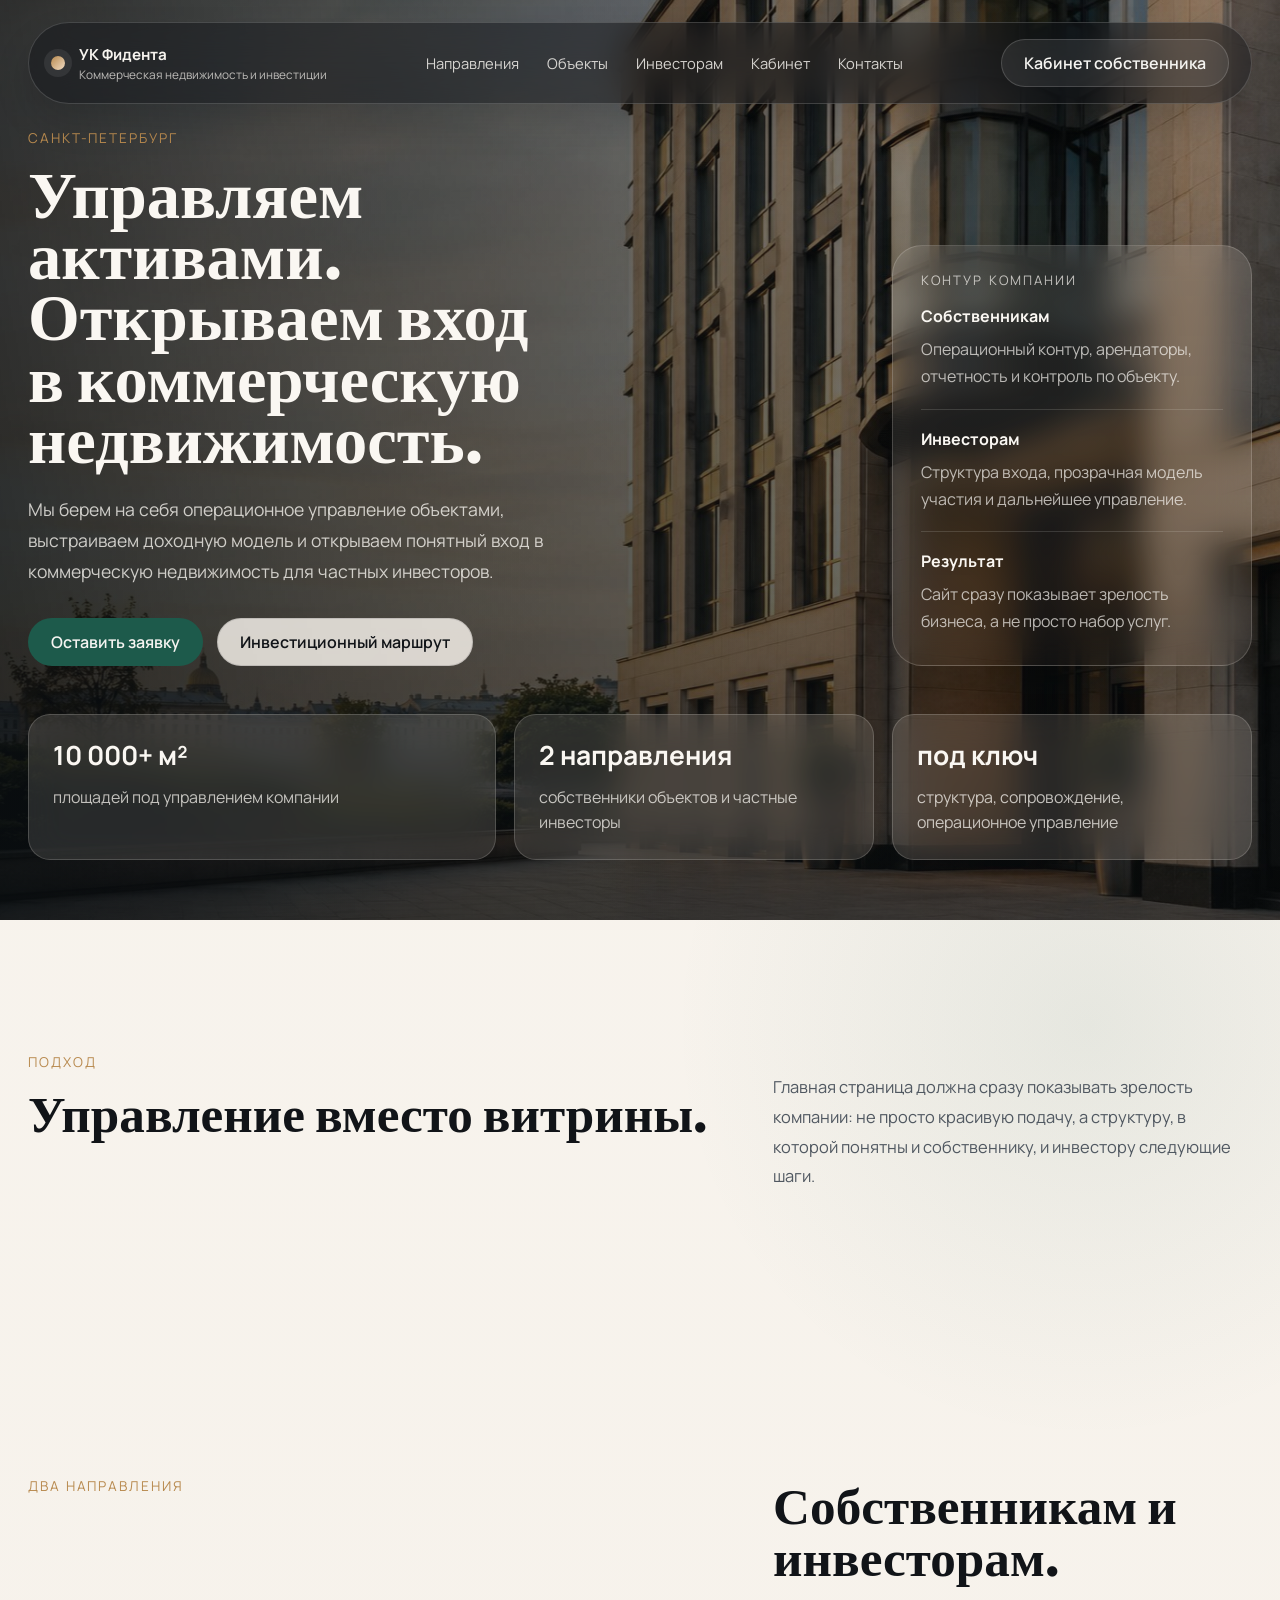
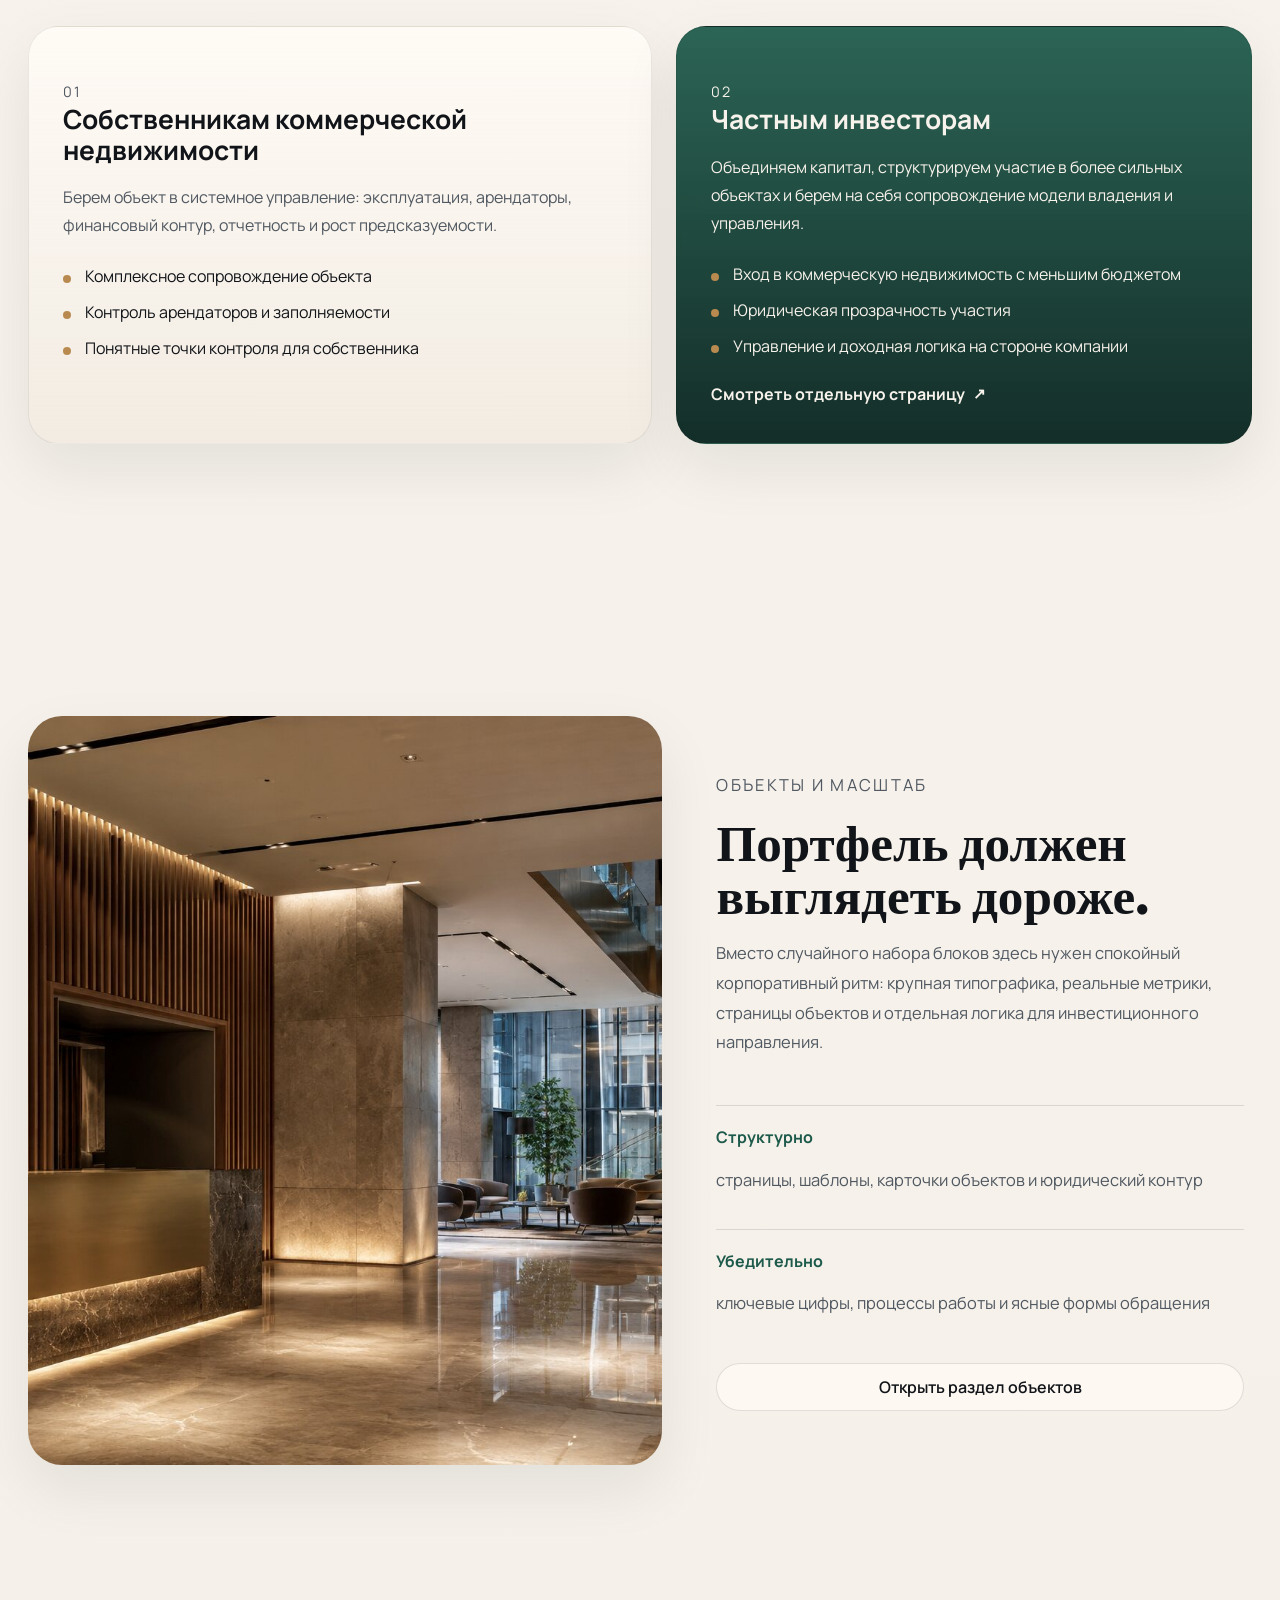
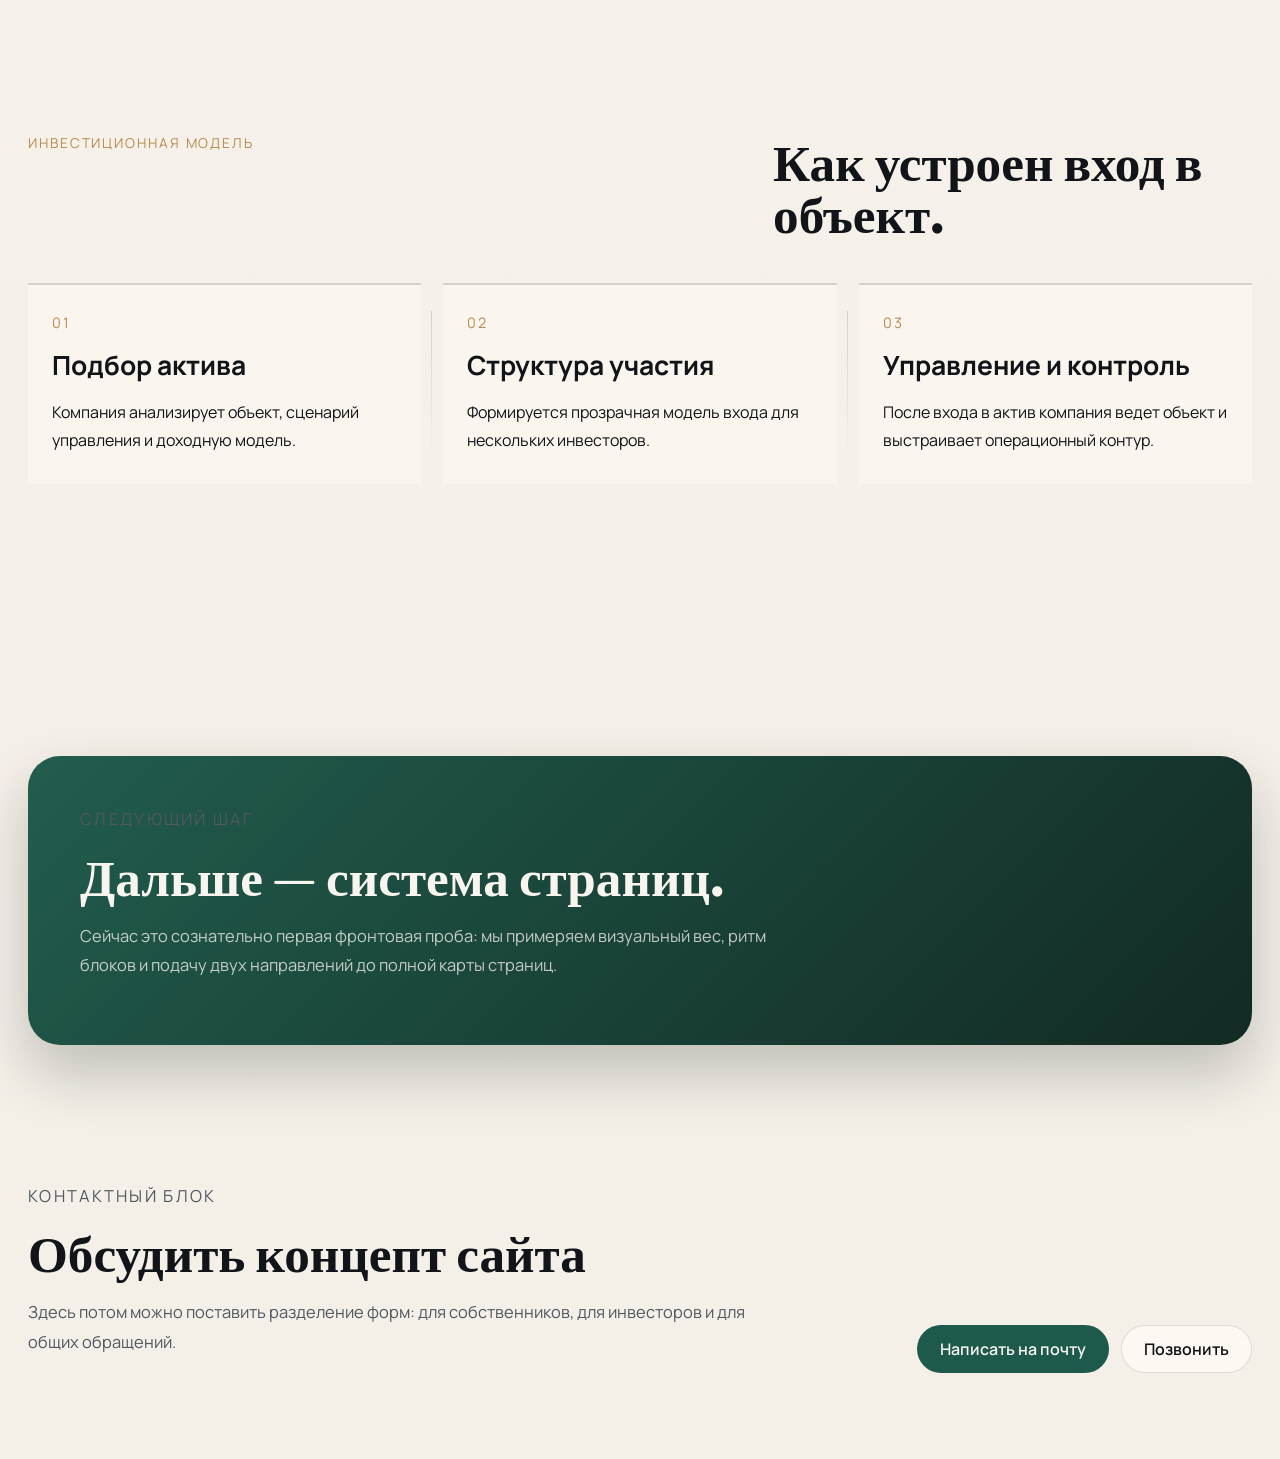
==== index.html @ dc37fcc2 "Add files via upload" ====
<!doctype html>
<html lang="ru">
  
    <head>
      <meta charset="UTF-8" />
      <meta name="viewport" content="width=device-width, initial-scale=1.0" />
      <title>УК Фидента — управление коммерческой недвижимостью и инвестиции</title>
      <meta name="description" content="Черновой концепт главной страницы для УК Фидента: управление коммерческой недвижимостью, сопровождение собственников и инвестиционные модели участия в объектах." />
      <link rel="preconnect" href="https://fonts.googleapis.com" />
      <link rel="preconnect" href="https://fonts.gstatic.com" crossorigin />
      <link
        href="https://fonts.googleapis.com/css2?family=Manrope:wght@400;500;600;700;800&family=Fraunces:opsz,wght@9..144,600;9..144,700&display=swap"
        rel="stylesheet"
      />
      <link rel="stylesheet" href="./styles.css" />
    </head>
  
  <body>
    <div class="site-shell">
      
    <header class="topbar">
      <a class="brand" href="./index.html" aria-label="УК Фидента">
        <span class="brand-mark"></span>
        <span class="brand-copy">
          <strong>УК Фидента</strong>
          <span>Коммерческая недвижимость и инвестиции</span>
        </span>
      </a>

      <nav class="nav">
        <a href="#directions">Направления</a><a href="./objects.html">Объекты</a><a href="./investors.html">Инвесторам</a><a href="./account.html">Кабинет</a><a href="#contact">Контакты</a>
      </nav>

      <a class="button button-ghost" href="./account.html">Кабинет собственника</a>
    </header>
  
      <main>
        
  <section class="hero" id="hero">
    <div class="hero-media">
      <img src="./assets/fidenta-hero-visual.jpg" alt="" />
    </div>

    <div class="hero-overlay"></div>

    <div class="hero-inner">
      <div class="hero-stage">
        <div class="hero-copy">
          <p class="eyebrow reveal">Санкт-Петербург</p>
          <h1 class="reveal delay-1">
            Управляем активами. Открываем вход в коммерческую недвижимость.
          </h1>
          <p class="hero-text reveal delay-2">
            Мы берем на себя операционное управление объектами, выстраиваем доходную
            модель и открываем понятный вход в коммерческую недвижимость для частных
            инвесторов.
          </p>

          <div class="hero-actions reveal delay-3">
            <a class="button" href="#contact">Оставить заявку</a>
            <a class="button button-secondary" href="./investors.html">Инвестиционный маршрут</a>
          </div>
        </div>

        <aside class="hero-aside reveal delay-4" aria-label="Ключевые направления">
          <p class="hero-aside-label">Контур компании</p>
          <div class="hero-aside-list">
            <article>
              <span>Собственникам</span>
              <p>Операционный контур, арендаторы, отчетность и контроль по объекту.</p>
            </article>
            <article>
              <span>Инвесторам</span>
              <p>Структура входа, прозрачная модель участия и дальнейшее управление.</p>
            </article>
            <article>
              <span>Результат</span>
              <p>Сайт сразу показывает зрелость бизнеса, а не просто набор услуг.</p>
            </article>
          </div>
        </aside>
      </div>

      <div class="hero-facts reveal delay-4">
        <article>
          <span>10 000+ м²</span>
          <p>площадей под управлением компании</p>
        </article>
        <article>
          <span>2 направления</span>
          <p>собственники объектов и частные инвесторы</p>
        </article>
        <article>
          <span>под ключ</span>
          <p>структура, сопровождение, операционное управление</p>
        </article>
      </div>
    </div>
  </section>

  <section class="section intro">
    <div class="section-grid">
      <div class="section-lead reveal">
        <p class="eyebrow">Подход</p>
        <h2>Управление вместо витрины.</h2>
      </div>
      <div class="section-copy reveal delay-1">
        <p>
          Главная страница должна сразу показывать зрелость компании: не просто
          красивую подачу, а структуру, в которой понятны и собственнику, и инвестору
          следующие шаги.
        </p>
      </div>
    </div>
  </section>

  <section class="section directions" id="directions">
    <div class="section-heading reveal">
      <p class="eyebrow">Два направления</p>
      <h2>Собственникам и инвесторам.</h2>
    </div>

    <div class="direction-layout">
      <article class="direction-panel reveal">
        <p class="direction-index">01</p>
        <h3>Собственникам коммерческой недвижимости</h3>
        <p>
          Берем объект в системное управление: эксплуатация, арендаторы, финансовый
          контур, отчетность и рост предсказуемости.
        </p>
        <ul>
          <li>Комплексное сопровождение объекта</li>
          <li>Контроль арендаторов и заполняемости</li>
          <li>Понятные точки контроля для собственника</li>
        </ul>
      </article>

      <article class="direction-panel direction-panel-accent reveal delay-1">
        <p class="direction-index">02</p>
        <h3>Частным инвесторам</h3>
        <p>
          Объединяем капитал, структурируем участие в более сильных объектах и берем
          на себя сопровождение модели владения и управления.
        </p>
        <ul>
          <li>Вход в коммерческую недвижимость с меньшим бюджетом</li>
          <li>Юридическая прозрачность участия</li>
          <li>Управление и доходная логика на стороне компании</li>
        </ul>
        <a class="text-link" href="./investors.html">Смотреть отдельную страницу</a>
      </article>
    </div>
  </section>

  <section class="section asset-story" id="assets">
    <div class="asset-media reveal">
      <img src="./assets/fidenta-support-visual.jpg" alt="" />
    </div>

    <div class="asset-copy reveal delay-1">
      <p class="eyebrow">Объекты и масштаб</p>
      <h2>Портфель должен выглядеть дороже.</h2>
      <p>
        Вместо случайного набора блоков здесь нужен спокойный корпоративный ритм:
        крупная типографика, реальные метрики, страницы объектов и отдельная логика
        для инвестиционного направления.
      </p>

      <div class="metrics-row">
        <div>
          <span>Структурно</span>
          <p>страницы, шаблоны, карточки объектов и юридический контур</p>
        </div>
        <div>
          <span>Убедительно</span>
          <p>ключевые цифры, процессы работы и ясные формы обращения</p>
        </div>
      </div>

      <a class="button button-secondary section-button" href="./objects.html">Открыть раздел объектов</a>
    </div>
  </section>

  <section class="section model" id="model">
    <div class="section-heading reveal">
      <p class="eyebrow">Инвестиционная модель</p>
      <h2>Как устроен вход в объект.</h2>
    </div>

    <div class="timeline">
      <article class="timeline-step reveal">
        <span>01</span>
        <h3>Подбор актива</h3>
        <p>Компания анализирует объект, сценарий управления и доходную модель.</p>
      </article>
      <article class="timeline-step reveal delay-1">
        <span>02</span>
        <h3>Структура участия</h3>
        <p>Формируется прозрачная модель входа для нескольких инвесторов.</p>
      </article>
      <article class="timeline-step reveal delay-2">
        <span>03</span>
        <h3>Управление и контроль</h3>
        <p>После входа в актив компания ведет объект и выстраивает операционный контур.</p>
      </article>
    </div>
  </section>

  <section class="section callout">
    <div class="callout-wrap reveal">
      <p class="eyebrow">Следующий шаг</p>
      <h2>Дальше — система страниц.</h2>
      <p>
        Сейчас это сознательно первая фронтовая проба: мы примеряем визуальный вес,
        ритм блоков и подачу двух направлений до полной карты страниц.
      </p>
    </div>
  </section>

      </main>
      
    <footer class="footer" id="contact">
      <div class="footer-copy reveal">
        <p class="eyebrow">Контактный блок</p>
        <h2>Обсудить концепт сайта</h2>
        <p>
          Здесь потом можно поставить разделение форм: для собственников, для инвесторов
          и для общих обращений.
        </p>
      </div>

      <div class="footer-actions reveal delay-1">
        <a class="button" href="mailto:info@fidenta.ru">Написать на почту</a>
        <a class="button button-secondary" href="tel:+78120000000">Позвонить</a>
      </div>
    </footer>
  
    </div>

    <script src="./app.js"></script>
  </body>
</html>
---- styles.css ----
:root {
  --bg: #f4efe7;
  --bg-soft: #efe7dc;
  --surface: rgba(255, 250, 244, 0.72);
  --surface-strong: rgba(255, 250, 244, 0.88);
  --ink: #111418;
  --muted: #505861;
  --line: rgba(17, 20, 24, 0.12);
  --accent: #1d5a4b;
  --accent-soft: #e0ebe7;
  --gold: #b88a4f;
  --shadow: 0 24px 60px rgba(15, 20, 24, 0.08);
  --radius: 22px;
  --content: min(1320px, calc(100vw - 56px));
}

* {
  box-sizing: border-box;
}

html {
  scroll-behavior: smooth;
}

body {
  margin: 0;
  font-family: "Manrope", sans-serif;
  color: var(--ink);
  background:
    radial-gradient(circle at top left, rgba(184, 138, 79, 0.12), transparent 22rem),
    radial-gradient(circle at 85% 22%, rgba(29, 90, 75, 0.08), transparent 26rem),
    linear-gradient(180deg, #f8f4ee 0%, var(--bg) 100%);
}

img {
  display: block;
  width: 100%;
}

a {
  color: inherit;
  text-decoration: none;
}

.site-shell {
  min-height: 100vh;
}

.topbar {
  position: fixed;
  z-index: 10;
  top: 20px;
  left: 50%;
  width: var(--content);
  transform: translateX(-50%);
  display: flex;
  align-items: center;
  justify-content: space-between;
  padding: 16px 18px;
  border: 1px solid rgba(255, 255, 255, 0.16);
  background: rgba(17, 20, 24, 0.48);
  backdrop-filter: blur(18px);
  border-radius: 999px;
  box-shadow: 0 18px 36px rgba(0, 0, 0, 0.14);
  transition:
    transform 220ms ease,
    padding 220ms ease,
    background 220ms ease,
    box-shadow 220ms ease,
    border-color 220ms ease;
}

.topbar.is-condensed {
  padding-top: 12px;
  padding-bottom: 12px;
  background: rgba(17, 20, 24, 0.72);
  box-shadow: 0 12px 28px rgba(0, 0, 0, 0.18);
}

.brand {
  display: inline-flex;
  align-items: center;
  gap: 14px;
}

.brand-mark {
  width: 14px;
  height: 14px;
  border-radius: 999px;
  background: linear-gradient(135deg, var(--gold), #f0dcc4);
  box-shadow: 0 0 0 7px rgba(255, 255, 255, 0.08);
}

.brand-copy {
  display: grid;
  gap: 1px;
  color: #f7f4ef;
}

.brand-copy strong {
  font-size: 0.95rem;
  font-weight: 700;
}

.brand-copy span {
  font-size: 0.74rem;
  color: rgba(247, 244, 239, 0.72);
}

.nav {
  display: inline-flex;
  gap: 28px;
  color: rgba(247, 244, 239, 0.84);
  font-size: 0.92rem;
}

.nav a {
  position: relative;
}

.nav a::after {
  content: "";
  position: absolute;
  left: 0;
  bottom: -5px;
  width: 100%;
  height: 1px;
  background: rgba(247, 244, 239, 0.7);
  transform: scaleX(0);
  transform-origin: right;
  transition: transform 220ms ease;
}

.nav a:hover::after {
  transform: scaleX(1);
  transform-origin: left;
}

.nav-dark {
  color: rgba(17, 20, 24, 0.78);
}

.nav-dark a::after {
  background: rgba(17, 20, 24, 0.7);
}

.button {
  display: inline-flex;
  align-items: center;
  justify-content: center;
  gap: 10px;
  min-height: 48px;
  padding: 0 22px;
  border: 1px solid transparent;
  border-radius: 999px;
  background: var(--accent);
  color: #f5f4f1;
  font-weight: 600;
  transition:
    transform 180ms ease,
    background 180ms ease,
    border-color 180ms ease,
    box-shadow 180ms ease;
}

.button:hover {
  transform: translateY(-2px);
  background: #143f35;
  box-shadow: 0 16px 30px rgba(20, 63, 53, 0.18);
}

.button-secondary {
  background: rgba(255, 250, 244, 0.8);
  color: var(--ink);
  border-color: rgba(17, 20, 24, 0.12);
}

.button-secondary:hover {
  background: rgba(255, 250, 244, 0.96);
}

.button-ghost {
  background: rgba(255, 255, 255, 0.08);
  border-color: rgba(255, 255, 255, 0.16);
}

.section-button {
  margin-top: 28px;
}

.text-link {
  display: inline-flex;
  align-items: center;
  margin-top: 26px;
  color: inherit;
  font-weight: 700;
  transition: transform 180ms ease, opacity 180ms ease;
}

.text-link::after {
  content: "↗";
  margin-left: 8px;
  font-size: 0.95rem;
  transition: transform 180ms ease;
}

.text-link:hover {
  transform: translateX(2px);
}

.text-link:hover::after {
  transform: translate(2px, -1px);
}

.hero {
  position: relative;
  min-height: 100svh;
  padding: 120px 0 52px;
  overflow: clip;
}

.hero-media,
.hero-overlay {
  position: absolute;
  inset: 0;
}

.hero-media img {
  width: 100%;
  height: 100%;
  object-fit: cover;
}

.hero-overlay {
  background:
    linear-gradient(90deg, rgba(10, 14, 17, 0.78) 0%, rgba(10, 14, 17, 0.52) 40%, rgba(10, 14, 17, 0.18) 100%),
    linear-gradient(180deg, rgba(10, 14, 17, 0.2) 0%, rgba(10, 14, 17, 0.48) 100%);
}

.hero-inner {
  position: relative;
  z-index: 1;
  width: var(--content);
  margin: 0 auto;
  min-height: calc(100svh - 172px);
  display: grid;
  align-content: end;
  gap: 30px;
}

.hero-stage {
  display: grid;
  grid-template-columns: minmax(0, 1.08fr) minmax(280px, 0.5fr);
  gap: 34px;
  align-items: end;
}

.hero-copy {
  max-width: 760px;
}

.hero-aside {
  justify-self: end;
  width: min(100%, 360px);
  padding: 28px 28px 30px;
  border-radius: 30px;
  background: linear-gradient(180deg, rgba(248, 244, 238, 0.12) 0%, rgba(248, 244, 238, 0.04) 100%);
  border: 1px solid rgba(248, 244, 238, 0.18);
  backdrop-filter: blur(16px);
  box-shadow: 0 28px 72px rgba(7, 10, 12, 0.16);
  transition:
    transform 260ms ease,
    border-color 260ms ease,
    box-shadow 260ms ease;
}

.hero-aside-label {
  margin: 0 0 18px;
  color: rgba(250, 247, 242, 0.72);
  font-size: 0.82rem;
  line-height: 1;
  letter-spacing: 0.16em;
  text-transform: uppercase;
}

.hero-aside-list {
  display: grid;
  gap: 18px;
}

.hero-aside-list article {
  padding-top: 18px;
  border-top: 1px solid rgba(248, 244, 238, 0.14);
}

.hero-aside-list article:first-child {
  padding-top: 0;
  border-top: 0;
}

.hero-aside-list span {
  display: block;
  margin-bottom: 9px;
  color: #faf7f2;
  font-weight: 700;
}

.hero-aside-list p {
  margin: 0;
  color: rgba(250, 247, 242, 0.7);
  line-height: 1.7;
}

.eyebrow {
  margin: 0 0 18px;
  font-size: 0.85rem;
  line-height: 1;
  text-transform: uppercase;
  letter-spacing: 0.14em;
  color: var(--gold);
}

.hero h1,
.section h2,
.footer h2 {
  margin: 0;
  font-family: "Fraunces", serif;
  font-weight: 700;
  letter-spacing: 0;
}

.hero h1 {
  max-width: 720px;
  color: #faf7f2;
  font-size: clamp(2.8rem, 5.6vw, 5.4rem);
  line-height: 0.92;
  text-wrap: balance;
}

.hero-text {
  max-width: 560px;
  margin: 24px 0 0;
  font-size: 1.08rem;
  line-height: 1.75;
  color: rgba(250, 247, 242, 0.78);
}

.hero-actions {
  display: flex;
  flex-wrap: wrap;
  gap: 14px;
  margin-top: 32px;
}

.hero-facts {
  display: grid;
  grid-template-columns: repeat(3, minmax(0, 1fr));
  gap: 16px;
  margin-top: 48px;
}

.hero-facts article {
  padding: 22px 24px 24px;
  border-radius: var(--radius);
  background: rgba(248, 244, 238, 0.12);
  border: 1px solid rgba(248, 244, 238, 0.18);
  backdrop-filter: blur(18px);
  transition:
    transform 240ms ease,
    border-color 240ms ease,
    background 240ms ease;
}

.hero-facts span {
  display: block;
  margin-bottom: 12px;
  color: #faf7f2;
  font-size: 1.65rem;
  font-weight: 700;
}

.hero-facts p {
  margin: 0;
  color: rgba(250, 247, 242, 0.74);
  line-height: 1.55;
}

.section {
  width: var(--content);
  margin: 0 auto;
  padding: 120px 0;
}

.section-grid,
.section-heading {
  display: grid;
  grid-template-columns: minmax(0, 1.18fr) minmax(260px, 0.82fr);
  gap: 56px;
  align-items: start;
}

.section h2,
.footer h2 {
  font-size: clamp(2rem, 4vw, 3.5rem);
  line-height: 1.02;
}

.section-copy,
.asset-copy p,
.callout-wrap p,
.footer-copy p {
  color: var(--muted);
  line-height: 1.8;
  font-size: 1.03rem;
}

.directions {
  padding-top: 40px;
}

.direction-layout {
  display: grid;
  grid-template-columns: minmax(0, 1.04fr) minmax(0, 0.96fr);
  gap: 24px;
  margin-top: 42px;
}

.direction-panel {
  padding: 34px 34px 38px;
  min-height: 100%;
  border-radius: 30px;
  background: linear-gradient(180deg, rgba(255, 251, 246, 0.9) 0%, rgba(239, 231, 220, 0.56) 100%);
  border: 1px solid rgba(17, 20, 24, 0.08);
  box-shadow: var(--shadow);
  transition:
    transform 240ms ease,
    box-shadow 240ms ease,
    border-color 240ms ease;
}

.direction-panel-accent {
  background:
    linear-gradient(180deg, rgba(30, 90, 75, 0.94) 0%, rgba(15, 42, 36, 0.98) 100%);
  color: #f7f2eb;
}

.direction-index {
  margin: 0 0 24px;
  color: var(--gold);
  font-size: 0.9rem;
  letter-spacing: 0.15em;
  text-transform: uppercase;
}

.direction-panel h3,
.timeline-step h3 {
  margin: 0;
  font-size: 1.65rem;
  line-height: 1.15;
}

.direction-panel p,
.timeline-step p {
  margin: 18px 0 0;
  color: inherit;
  line-height: 1.75;
}

.direction-panel:not(.direction-panel-accent) p {
  color: var(--muted);
}

.direction-panel ul {
  margin: 26px 0 0;
  padding: 0;
  list-style: none;
  display: grid;
  gap: 14px;
}

.direction-panel li {
  position: relative;
  padding-left: 22px;
  color: inherit;
}

.direction-panel:not(.direction-panel-accent) li {
  color: var(--ink);
}

.direction-panel li::before {
  content: "";
  position: absolute;
  left: 0;
  top: 0.62em;
  width: 8px;
  height: 8px;
  border-radius: 999px;
  background: var(--gold);
}

.asset-story {
  display: grid;
  grid-template-columns: 1.05fr 0.95fr;
  gap: 44px;
  align-items: stretch;
}

.asset-media {
  min-height: 620px;
  border-radius: 34px;
  overflow: hidden;
  box-shadow: var(--shadow);
}

.asset-media img {
  height: 100%;
  object-fit: cover;
}

.asset-copy {
  padding: 54px 8px 54px 10px;
  display: flex;
  flex-direction: column;
  justify-content: center;
}

.metrics-row {
  display: grid;
  gap: 18px;
  margin-top: 32px;
}

.metrics-row div {
  padding-top: 20px;
  border-top: 1px solid var(--line);
}

.metrics-row span {
  display: block;
  margin-bottom: 8px;
  color: var(--accent);
  font-weight: 700;
}

.timeline {
  display: grid;
  grid-template-columns: repeat(3, 1fr);
  gap: 22px;
  margin-top: 42px;
}

.timeline-step {
  position: relative;
  padding: 28px 24px 30px;
  border-top: 2px solid rgba(17, 20, 24, 0.16);
  background: rgba(255, 250, 244, 0.42);
}

.timeline-step::after {
  content: "";
  position: absolute;
  top: 26px;
  right: -11px;
  width: 1px;
  height: calc(100% - 52px);
  background: linear-gradient(180deg, rgba(17, 20, 24, 0.14) 0%, rgba(17, 20, 24, 0) 100%);
}

.timeline-step:last-child::after {
  display: none;
}

.timeline-step span {
  display: block;
  margin-bottom: 18px;
  color: var(--gold);
  font-size: 0.9rem;
  letter-spacing: 0.15em;
}

.callout-wrap {
  padding: 48px 52px;
  border-radius: 32px;
  background:
    linear-gradient(135deg, rgba(29, 90, 75, 0.98) 0%, rgba(18, 42, 36, 1) 100%);
  color: #f8f4ee;
  box-shadow: 0 28px 60px rgba(20, 34, 30, 0.24);
}

.callout-wrap p:not(.eyebrow) {
  max-width: 720px;
  color: rgba(248, 244, 238, 0.76);
}

.footer {
  width: var(--content);
  margin: 0 auto;
  padding: 0 0 86px;
  display: flex;
  align-items: end;
  justify-content: space-between;
  gap: 30px;
}

.footer-copy {
  max-width: 720px;
}

.footer-actions {
  display: flex;
  gap: 12px;
  flex-wrap: wrap;
}

.site-shell-light {
  background:
    radial-gradient(circle at top left, rgba(184, 138, 79, 0.08), transparent 24rem),
    linear-gradient(180deg, #fbf7f1 0%, #f2ece3 100%);
}

.topbar-light {
  background: rgba(255, 251, 246, 0.88);
  border-color: rgba(17, 20, 24, 0.08);
  box-shadow: 0 18px 36px rgba(17, 20, 24, 0.08);
}

.brand-dark .brand-mark {
  box-shadow: 0 0 0 7px rgba(29, 90, 75, 0.08);
}

.brand-copy-dark {
  color: var(--ink);
}

.brand-copy-dark span {
  color: rgba(17, 20, 24, 0.58);
}

.page-hero {
  width: var(--content);
  margin: 0 auto;
  padding: 170px 0 72px;
  display: grid;
  grid-template-columns: minmax(0, 0.92fr) minmax(0, 1.08fr);
  grid-template-areas:
    "media copy"
    "media panel";
  gap: 34px;
  align-items: stretch;
}

.page-hero-light {
  min-height: 100svh;
}

.page-hero-copy {
  grid-area: copy;
  padding: 42px 0 12px;
  display: flex;
  flex-direction: column;
  justify-content: center;
}

.page-hero-media {
  grid-area: media;
  min-height: 660px;
  border-radius: 34px;
  overflow: hidden;
  box-shadow: var(--shadow);
}

.page-hero-media img {
  width: 100%;
  height: 100%;
  object-fit: cover;
  transition: transform 900ms ease;
}

.page-hero h1 {
  margin: 0;
  max-width: 11ch;
  font-family: "Fraunces", serif;
  font-size: clamp(2.8rem, 5vw, 5rem);
  line-height: 0.94;
}

.hero-text-dark {
  color: var(--muted);
}

.hero-inline-stats {
  display: grid;
  grid-template-columns: repeat(2, minmax(0, 1fr));
  gap: 14px;
  margin-top: 26px;
}

.hero-inline-stats article {
  padding-top: 16px;
  border-top: 1px solid var(--line);
}

.hero-inline-stats span {
  display: block;
  margin-bottom: 8px;
  color: var(--accent);
  font-weight: 700;
}

.hero-inline-stats p {
  margin: 0;
  color: var(--muted);
  line-height: 1.7;
}

.page-hero-panel {
  grid-area: panel;
  padding: 28px;
  border-radius: 34px;
  background:
    linear-gradient(180deg, rgba(28, 71, 60, 0.96) 0%, rgba(15, 42, 36, 1) 100%);
  box-shadow: 0 28px 60px rgba(18, 28, 25, 0.18);
  align-self: end;
  transition:
    transform 260ms ease,
    box-shadow 260ms ease,
    border-color 260ms ease;
}

.stack-metrics {
  display: grid;
  gap: 16px;
  height: 100%;
}

.stack-metrics article {
  padding: 22px;
  border-radius: 24px;
  background: rgba(255, 250, 244, 0.08);
  border: 1px solid rgba(255, 250, 244, 0.12);
  transition:
    transform 220ms ease,
    background 220ms ease,
    border-color 220ms ease;
}

.stack-metrics span {
  display: block;
  margin-bottom: 10px;
  color: #faf7f2;
  font-weight: 700;
}

.stack-metrics p {
  margin: 0;
  color: rgba(250, 247, 242, 0.74);
  line-height: 1.7;
}

.split-band {
  display: grid;
  grid-template-columns: minmax(0, 1.08fr) minmax(0, 0.92fr);
  gap: 48px;
}

.split-band-list {
  display: grid;
  gap: 18px;
}

.split-band-stage {
  display: grid;
  grid-template-columns: minmax(0, 1fr) minmax(250px, 0.86fr);
  gap: 24px;
  align-items: start;
}

.check-item {
  display: grid;
  grid-template-columns: 16px 1fr;
  gap: 14px;
  align-items: start;
  padding-top: 18px;
  border-top: 1px solid var(--line);
}

.check-item span {
  display: block;
  width: 10px;
  height: 10px;
  margin-top: 0.6em;
  border-radius: 999px;
  background: var(--gold);
}

.check-item p {
  margin: 0;
  color: var(--ink);
  line-height: 1.7;
}

.investor-note {
  padding: 28px;
  border-radius: 28px;
  background: linear-gradient(180deg, rgba(255, 251, 246, 0.95) 0%, rgba(239, 231, 220, 0.72) 100%);
  border: 1px solid rgba(17, 20, 24, 0.08);
  box-shadow: var(--shadow);
  transition:
    transform 240ms ease,
    box-shadow 240ms ease,
    border-color 240ms ease;
}

.investor-note h3 {
  margin: 0;
  font-size: 1.5rem;
  line-height: 1.15;
}

.investor-note p:last-child {
  margin: 16px 0 0;
  color: var(--muted);
  line-height: 1.75;
}

.asset-story-wide {
  grid-template-columns: 0.92fr 1.08fr;
}

.objects-hero {
  position: relative;
  min-height: 100svh;
  padding: 118px 0 56px;
  overflow: clip;
}

.objects-hero-media,
.objects-hero-overlay {
  position: absolute;
  inset: 0;
}

.objects-hero-media img {
  width: 100%;
  height: 100%;
  object-fit: cover;
  transition: transform 900ms ease;
}

.objects-hero-overlay {
  background:
    linear-gradient(90deg, rgba(12, 16, 20, 0.82) 0%, rgba(12, 16, 20, 0.52) 45%, rgba(12, 16, 20, 0.16) 100%),
    linear-gradient(180deg, rgba(12, 16, 20, 0.12) 0%, rgba(12, 16, 20, 0.54) 100%);
}

.objects-hero-inner {
  position: relative;
  z-index: 1;
  width: var(--content);
  margin: 0 auto;
  min-height: calc(100svh - 174px);
  display: grid;
  align-content: end;
}

.objects-copy {
  max-width: 760px;
}

.objects-copy h1 {
  margin: 0;
  max-width: 11ch;
  color: #faf7f2;
  font-family: "Fraunces", serif;
  font-size: clamp(2.8rem, 5.8vw, 5.5rem);
  line-height: 0.94;
  text-wrap: balance;
}

.objects-fact-strip {
  display: grid;
  grid-template-columns: repeat(3, minmax(0, 1fr));
  gap: 16px;
  margin-top: 44px;
}

.objects-fact-strip article {
  padding: 22px 24px;
  border-radius: 24px;
  background: rgba(248, 244, 238, 0.1);
  border: 1px solid rgba(248, 244, 238, 0.16);
  backdrop-filter: blur(16px);
}

.objects-fact-strip span {
  display: block;
  margin-bottom: 10px;
  color: #faf7f2;
  font-weight: 700;
}

.objects-fact-strip p {
  margin: 0;
  color: rgba(250, 247, 242, 0.72);
  line-height: 1.65;
}

.cards-grid {
  display: grid;
  gap: 24px;
  margin-top: 42px;
}

.cards-grid-portfolio {
  grid-template-columns: repeat(12, minmax(0, 1fr));
}

.property-card {
  display: grid;
  align-content: start;
  grid-column: span 4;
  border-radius: 30px;
  overflow: hidden;
  background: rgba(255, 251, 246, 0.9);
  border: 1px solid rgba(17, 20, 24, 0.08);
  box-shadow: var(--shadow);
  transition:
    transform 240ms ease,
    box-shadow 240ms ease,
    border-color 240ms ease,
    background 240ms ease;
}

.property-card:hover {
  transform: translateY(-8px);
  box-shadow: 0 28px 60px rgba(15, 20, 24, 0.14);
  border-color: rgba(29, 90, 75, 0.18);
}

.property-image {
  aspect-ratio: 0.95;
}

.property-image img {
  width: 100%;
  height: 100%;
  object-fit: cover;
}

.property-copy {
  padding: 22px 22px 28px;
}

.property-meta {
  margin: 0 0 14px;
  color: var(--gold);
  font-size: 0.84rem;
  line-height: 1.4;
  letter-spacing: 0.1em;
  text-transform: uppercase;
}

.property-copy h3 {
  margin: 0;
  font-size: 1.45rem;
  line-height: 1.15;
}

.property-copy p:last-child {
  margin: 16px 0 0;
  color: var(--muted);
  line-height: 1.75;
}

.property-card-featured {
  grid-column: span 8;
  grid-template-columns: minmax(0, 1.04fr) minmax(280px, 0.96fr);
}

.property-card-featured .property-image {
  aspect-ratio: auto;
  min-height: 100%;
}

.property-card-featured .property-copy {
  padding: 30px 28px 34px;
  display: flex;
  flex-direction: column;
  justify-content: end;
}

.property-card-featured h3 {
  font-size: clamp(1.8rem, 2.3vw, 2.5rem);
}

.property-highlights {
  display: flex;
  flex-wrap: wrap;
  gap: 10px;
  margin-top: 22px;
}

.property-highlights span {
  display: inline-flex;
  align-items: center;
  min-height: 36px;
  padding: 0 14px;
  border-radius: 999px;
  background: rgba(29, 90, 75, 0.08);
  color: var(--accent);
  font-size: 0.88rem;
  font-weight: 700;
}

.showcase-panel {
  display: grid;
  grid-template-columns: minmax(0, 0.95fr) minmax(0, 1.05fr);
  gap: 42px;
  padding: 52px 48px;
  border-radius: 34px;
  background: linear-gradient(180deg, rgba(255, 251, 246, 0.94) 0%, rgba(239, 231, 220, 0.72) 100%);
  border: 1px solid rgba(17, 20, 24, 0.08);
  box-shadow: var(--shadow);
  transition:
    transform 240ms ease,
    box-shadow 240ms ease,
    border-color 240ms ease;
}

.showcase-right {
  display: grid;
  gap: 18px;
}

.showcase-right div {
  padding-top: 18px;
  border-top: 1px solid var(--line);
}

.showcase-right span {
  display: block;
  margin-bottom: 10px;
  color: var(--accent);
  font-weight: 700;
}

.showcase-right p {
  margin: 0;
  color: var(--muted);
  line-height: 1.75;
}

.application-panel {
  padding: 42px;
  border-radius: 34px;
  background: rgba(255, 251, 246, 0.82);
  border: 1px solid rgba(17, 20, 24, 0.08);
  box-shadow: var(--shadow);
  transition:
    transform 240ms ease,
    box-shadow 240ms ease,
    border-color 240ms ease;
}

.application-shell {
  display: grid;
  grid-template-columns: minmax(0, 0.84fr) minmax(0, 1.16fr);
  gap: 36px;
  align-items: start;
}

.application-steps {
  display: grid;
  gap: 16px;
  margin-top: 28px;
}

.application-steps article {
  display: grid;
  grid-template-columns: 38px 1fr;
  gap: 14px;
  align-items: start;
  padding-top: 16px;
  border-top: 1px solid var(--line);
}

.application-steps span {
  display: inline-flex;
  align-items: center;
  justify-content: center;
  width: 38px;
  height: 38px;
  border-radius: 999px;
  background: rgba(29, 90, 75, 0.08);
  color: var(--accent);
  font-size: 0.82rem;
  font-weight: 800;
  letter-spacing: 0.08em;
}

.application-steps p {
  margin: 6px 0 0;
  color: var(--muted);
  line-height: 1.7;
}

.application-form {
  display: grid;
  grid-template-columns: repeat(2, minmax(0, 1fr));
  gap: 18px;
  margin-top: 32px;
}

.application-form label {
  display: grid;
  gap: 10px;
}

.application-form label.full {
  grid-column: 1 / -1;
}

.application-form span {
  font-size: 0.92rem;
  font-weight: 600;
}

.application-form input,
.application-form textarea {
  width: 100%;
  border: 1px solid rgba(17, 20, 24, 0.12);
  border-radius: 18px;
  background: rgba(255, 255, 255, 0.92);
  padding: 16px 18px;
  font: inherit;
  color: var(--ink);
  transition:
    border-color 180ms ease,
    box-shadow 180ms ease,
    transform 180ms ease;
}

.application-form input:focus,
.application-form textarea:focus {
  outline: none;
  transform: translateY(-1px);
  border-color: rgba(29, 90, 75, 0.36);
  box-shadow: 0 0 0 4px rgba(29, 90, 75, 0.08);
}

.application-form textarea {
  resize: vertical;
  min-height: 132px;
}

.application-form button {
  margin-top: 8px;
  width: fit-content;
}

.detail-hero {
  position: relative;
  min-height: 100svh;
  padding: 118px 0 56px;
  overflow: clip;
}

.detail-hero-media,
.detail-hero-overlay {
  position: absolute;
  inset: 0;
}

.detail-hero-media img {
  width: 100%;
  height: 100%;
  object-fit: cover;
  transition: transform 900ms ease;
}

.detail-hero-overlay {
  background:
    linear-gradient(90deg, rgba(10, 14, 18, 0.84) 0%, rgba(10, 14, 18, 0.56) 42%, rgba(10, 14, 18, 0.16) 100%),
    linear-gradient(180deg, rgba(10, 14, 18, 0.12) 0%, rgba(10, 14, 18, 0.58) 100%);
}

.detail-hero-inner {
  position: relative;
  z-index: 1;
  width: var(--content);
  margin: 0 auto;
  min-height: calc(100svh - 174px);
  display: grid;
  align-content: end;
  gap: 28px;
}

.detail-hero-stage {
  display: grid;
  grid-template-columns: minmax(0, 1.04fr) minmax(280px, 0.5fr);
  gap: 30px;
  align-items: end;
}

.detail-hero-copy {
  max-width: 820px;
}

.detail-hero-rail {
  justify-self: end;
  width: min(100%, 360px);
  padding: 28px;
  border-radius: 28px;
  background: linear-gradient(180deg, rgba(248, 244, 238, 0.12) 0%, rgba(248, 244, 238, 0.04) 100%);
  border: 1px solid rgba(248, 244, 238, 0.16);
  backdrop-filter: blur(16px);
  box-shadow: 0 28px 72px rgba(7, 10, 12, 0.16);
  transition:
    transform 260ms ease,
    box-shadow 260ms ease,
    border-color 260ms ease;
}

.detail-rail-label {
  margin: 0 0 18px;
  color: rgba(250, 247, 242, 0.72);
  font-size: 0.82rem;
  line-height: 1;
  letter-spacing: 0.16em;
  text-transform: uppercase;
}

.detail-rail-list {
  display: grid;
  gap: 16px;
}

.detail-rail-list article {
  padding-top: 16px;
  border-top: 1px solid rgba(248, 244, 238, 0.14);
}

.detail-rail-list article:first-child {
  padding-top: 0;
  border-top: 0;
}

.detail-rail-list span {
  display: block;
  margin-bottom: 8px;
  color: #faf7f2;
  font-weight: 700;
}

.detail-rail-list p {
  margin: 0;
  color: rgba(250, 247, 242, 0.72);
  line-height: 1.7;
}

.detail-hero-copy h1 {
  margin: 0;
  max-width: 11ch;
  color: #faf7f2;
  font-family: "Fraunces", serif;
  font-size: clamp(2.9rem, 5.9vw, 5.7rem);
  line-height: 0.93;
  text-wrap: balance;
}

.detail-stats {
  display: grid;
  grid-template-columns: repeat(4, minmax(0, 1fr));
  gap: 16px;
  margin-top: 42px;
}

.detail-stats article {
  padding: 22px;
  border-radius: 24px;
  background: rgba(248, 244, 238, 0.1);
  border: 1px solid rgba(248, 244, 238, 0.16);
  backdrop-filter: blur(16px);
}

.detail-stats span {
  display: block;
  margin-bottom: 10px;
  color: #faf7f2;
  font-size: 1.42rem;
  font-weight: 700;
}

.detail-stats p {
  margin: 0;
  color: rgba(250, 247, 242, 0.72);
  line-height: 1.65;
}

.gallery-layout {
  display: grid;
  grid-template-columns: minmax(0, 0.82fr) minmax(0, 1.18fr);
  gap: 28px;
  align-items: stretch;
}

.gallery-tall,
.gallery-wide {
  border-radius: 30px;
  overflow: hidden;
  box-shadow: var(--shadow);
}

.gallery-tall {
  min-height: 620px;
}

.gallery-tall img,
.gallery-wide img {
  width: 100%;
  height: 100%;
  object-fit: cover;
}

.gallery-stack {
  display: grid;
  grid-template-rows: 0.8fr 1.2fr;
  gap: 24px;
}

.gallery-note {
  padding: 34px;
  border-radius: 30px;
  background: rgba(255, 251, 246, 0.88);
  border: 1px solid rgba(17, 20, 24, 0.08);
  box-shadow: var(--shadow);
  transition:
    transform 240ms ease,
    box-shadow 240ms ease,
    border-color 240ms ease;
}

.gallery-note p:last-child {
  color: var(--muted);
  line-height: 1.75;
}

.detail-cards {
  display: grid;
  grid-template-columns: repeat(3, minmax(0, 1fr));
  gap: 24px;
}

.detail-ledger {
  display: grid;
  grid-template-columns: repeat(3, minmax(0, 1fr));
  gap: 18px;
  margin-bottom: 28px;
}

.detail-ledger div {
  padding-top: 18px;
  border-top: 1px solid var(--line);
}

.detail-ledger span {
  display: block;
  margin-bottom: 8px;
  color: var(--accent);
  font-weight: 700;
}

.detail-ledger p {
  margin: 0;
  color: var(--muted);
  line-height: 1.7;
}

.detail-card {
  padding: 30px 28px 32px;
  border-top: 2px solid rgba(17, 20, 24, 0.16);
  background: rgba(255, 250, 244, 0.52);
  min-height: 100%;
  transition:
    transform 240ms ease,
    background 240ms ease,
    border-color 240ms ease;
}

.detail-card-featured {
  grid-column: span 2;
}

.detail-card h3 {
  margin: 0;
  font-size: 1.45rem;
  line-height: 1.15;
}

.detail-card p:last-child {
  margin: 16px 0 0;
  color: var(--muted);
  line-height: 1.75;
}

.dashboard-shell {
  min-height: 100vh;
  display: grid;
  grid-template-columns: 300px 1fr;
  background: linear-gradient(180deg, #15191d 0%, #0d1115 100%);
  color: #edf0eb;
}

.dashboard-sidebar {
  position: sticky;
  top: 0;
  height: 100vh;
  padding: 28px 22px;
  border-right: 1px solid rgba(255, 255, 255, 0.08);
  background: rgba(8, 11, 14, 0.72);
  backdrop-filter: blur(20px);
}

.dashboard-brand {
  display: inline-flex;
  align-items: center;
  gap: 14px;
}

.dashboard-brand span:last-child {
  display: grid;
  gap: 4px;
}

.dashboard-brand strong {
  font-size: 1rem;
}

.dashboard-brand small {
  color: rgba(237, 240, 235, 0.62);
}

.dashboard-nav {
  display: grid;
  gap: 8px;
  margin-top: 42px;
}

.dashboard-link {
  padding: 14px 16px;
  border-radius: 18px;
  color: rgba(237, 240, 235, 0.74);
  transition:
    background 180ms ease,
    color 180ms ease,
    transform 180ms ease,
    border-color 180ms ease;
  border: 1px solid transparent;
}

.dashboard-link:hover,
.dashboard-link.active {
  background: rgba(255, 255, 255, 0.08);
  color: #f8faf6;
  transform: translateX(2px);
}

.dashboard-sidecard {
  display: grid;
  gap: 8px;
  margin-top: 40px;
  padding: 18px;
  border-radius: 24px;
  background: rgba(255, 255, 255, 0.05);
  border: 1px solid rgba(255, 255, 255, 0.08);
}

.dashboard-sidecard p,
.dashboard-sidecard span {
  margin: 0;
  color: rgba(237, 240, 235, 0.6);
}

.dashboard-main {
  padding: 28px 28px 38px;
}

.dashboard-topbar {
  display: flex;
  align-items: end;
  justify-content: space-between;
  gap: 24px;
  margin-bottom: 22px;
}

.dashboard-topbar-side {
  display: grid;
  gap: 14px;
  justify-items: end;
}

.dashboard-session {
  display: grid;
  gap: 4px;
  padding: 14px 16px;
  min-width: 320px;
  border-radius: 18px;
  background: rgba(255, 255, 255, 0.04);
  border: 1px solid rgba(255, 255, 255, 0.08);
  transition:
    transform 240ms ease,
    background 240ms ease,
    border-color 240ms ease;
}

.dashboard-session span {
  color: rgba(237, 240, 235, 0.56);
  font-size: 0.76rem;
  line-height: 1;
  letter-spacing: 0.14em;
  text-transform: uppercase;
}

.dashboard-session strong {
  font-size: 0.98rem;
  line-height: 1.45;
}

.dashboard-topbar h1 {
  margin: 0;
  font-family: "Fraunces", serif;
  font-size: clamp(2.2rem, 4vw, 3.8rem);
  line-height: 0.98;
}

.dashboard-actions {
  display: flex;
  gap: 12px;
  flex-wrap: wrap;
}

.dashboard-hero {
  position: relative;
  overflow: hidden;
  border-radius: 36px;
  min-height: 480px;
  border: 1px solid rgba(255, 255, 255, 0.08);
}

.dashboard-hero-backdrop,
.dashboard-hero-overlay {
  position: absolute;
  inset: 0;
}

.dashboard-hero-backdrop img {
  width: 100%;
  height: 100%;
  object-fit: cover;
  transition: transform 900ms ease;
}

.dashboard-hero-overlay {
  background:
    linear-gradient(90deg, rgba(9, 12, 15, 0.82) 0%, rgba(9, 12, 15, 0.56) 45%, rgba(9, 12, 15, 0.2) 100%),
    linear-gradient(180deg, rgba(9, 12, 15, 0.28) 0%, rgba(9, 12, 15, 0.5) 100%);
}

.dashboard-hero-content {
  position: relative;
  z-index: 1;
  display: grid;
  grid-template-columns: minmax(0, 0.95fr) minmax(280px, 0.78fr) minmax(260px, 0.62fr);
  gap: 24px;
  align-items: end;
  height: 100%;
  padding: 34px;
}

.dashboard-intro h2 {
  margin: 0;
  font-family: "Fraunces", serif;
  font-size: clamp(2rem, 4vw, 3.4rem);
  line-height: 1;
}

.dashboard-intro p:last-child {
  max-width: 640px;
  color: rgba(237, 240, 235, 0.72);
  line-height: 1.8;
}

.dashboard-kpis {
  display: grid;
  grid-template-columns: repeat(2, minmax(0, 1fr));
  gap: 14px;
}

.dashboard-hero-rail {
  padding: 20px;
  border-radius: 24px;
  background: rgba(255, 255, 255, 0.05);
  border: 1px solid rgba(255, 255, 255, 0.08);
  backdrop-filter: blur(14px);
  transition:
    transform 240ms ease,
    background 240ms ease,
    border-color 240ms ease;
}

.dashboard-rail-list {
  display: grid;
  gap: 16px;
}

.dashboard-rail-list article {
  padding-top: 16px;
  border-top: 1px solid rgba(255, 255, 255, 0.08);
}

.dashboard-rail-list article:first-child {
  padding-top: 0;
  border-top: 0;
}

.dashboard-rail-list strong {
  display: block;
  margin-bottom: 8px;
}

.dashboard-rail-list p {
  margin: 0;
  color: rgba(237, 240, 235, 0.68);
  line-height: 1.65;
}

.dashboard-kpis article,
.dashboard-panel {
  border-radius: 24px;
  background: rgba(255, 255, 255, 0.06);
  border: 1px solid rgba(255, 255, 255, 0.08);
  backdrop-filter: blur(14px);
  transition:
    transform 220ms ease,
    border-color 220ms ease,
    background 220ms ease;
}

.dashboard-kpis article:hover,
.dashboard-panel:hover {
  transform: translateY(-4px);
  border-color: rgba(184, 138, 79, 0.26);
  background: rgba(255, 255, 255, 0.08);
}

.dashboard-kpis article {
  padding: 18px;
}

.dashboard-kpis span {
  display: block;
  margin-bottom: 10px;
  font-weight: 700;
}

.dashboard-kpis p {
  margin: 0;
  color: rgba(237, 240, 235, 0.68);
  line-height: 1.6;
}

.dashboard-grid {
  display: grid;
  grid-template-columns: repeat(2, minmax(0, 1fr));
  gap: 20px;
  margin-top: 20px;
}

.dashboard-panel {
  padding: 22px;
}

.dashboard-panel-wide {
  grid-column: 1 / -1;
}

.panel-head {
  display: flex;
  align-items: start;
  justify-content: space-between;
  gap: 16px;
  margin-bottom: 18px;
}

.panel-head h3 {
  margin: 0;
  font-size: 1.45rem;
  line-height: 1.1;
}

.badge {
  display: inline-flex;
  align-items: center;
  min-height: 34px;
  padding: 0 14px;
  border-radius: 999px;
  background: rgba(40, 184, 120, 0.14);
  color: #b6ebca;
  font-size: 0.86rem;
}

.badge-gold {
  background: rgba(184, 138, 79, 0.18);
  color: #f0d3ad;
}

.tenant-list,
.doc-list,
.activity-feed,
.finance-lines {
  display: grid;
  gap: 14px;
}

.tenant-list article,
.doc-list article,
.activity-feed article,
.finance-lines div {
  padding-top: 14px;
  border-top: 1px solid rgba(255, 255, 255, 0.08);
}

.tenant-list strong,
.doc-list strong,
.activity-feed strong {
  display: block;
  margin-bottom: 6px;
}

.tenant-list span,
.doc-list span,
.activity-feed p,
.finance-lines span {
  color: rgba(237, 240, 235, 0.64);
}

.finance-lines div {
  display: flex;
  align-items: center;
  justify-content: space-between;
  gap: 16px;
}

.finance-lines strong {
  font-size: 1.1rem;
}

@media (min-width: 1280px) {
  .topbar {
    top: 22px;
    padding-left: 22px;
    padding-right: 22px;
  }

  .hero {
    padding-top: 132px;
    padding-bottom: 60px;
  }

  .hero h1 {
    max-width: 12ch;
    font-size: clamp(4rem, 5.2vw, 6.35rem);
  }

  .hero-text {
    max-width: 590px;
    font-size: 1.1rem;
  }

  .hero-facts {
    grid-template-columns: 1.3fr 1fr 1fr;
    gap: 18px;
    margin-top: 18px;
  }

  .section {
    padding: 136px 0;
  }

  .asset-story,
  .asset-story-wide {
    grid-template-columns: minmax(0, 1fr) minmax(320px, 0.86fr);
  }

  .asset-media {
    min-height: 700px;
  }

  .page-hero {
    padding-top: 184px;
    padding-bottom: 90px;
  }

  .page-hero h1,
  .objects-copy h1,
  .detail-hero-copy h1 {
    max-width: 12ch;
  }

  .page-hero-panel {
    padding: 32px;
  }

  .hero-inline-stats {
    max-width: 640px;
  }

  .objects-hero,
  .detail-hero {
    padding-top: 132px;
    padding-bottom: 60px;
  }

  .detail-hero-stage {
    grid-template-columns: minmax(0, 1.02fr) minmax(320px, 0.48fr);
  }

  .detail-ledger {
    grid-template-columns: 1.08fr 1fr 0.92fr;
  }

  .objects-fact-strip {
    grid-template-columns: 1.2fr 1fr 1fr;
  }

  .property-card-featured .property-copy {
    padding-right: 34px;
  }

  .showcase-left h2 {
    max-width: 10ch;
  }

  .application-shell {
    gap: 52px;
  }

  .dashboard-hero-content {
    grid-template-columns: minmax(0, 1fr) minmax(320px, 0.86fr) minmax(280px, 0.68fr);
    padding: 38px;
  }

  .dashboard-topbar {
    margin-bottom: 26px;
  }
}

.reveal {
  opacity: 0;
  transform: translateY(28px) scale(0.985);
  transition:
    opacity 760ms ease,
    transform 760ms cubic-bezier(0.22, 1, 0.36, 1);
}

.reveal.visible {
  opacity: 1;
  transform: translateY(0) scale(1);
}

.motion-surface {
  position: relative;
  transform-style: preserve-3d;
}

.motion-surface::before {
  content: "";
  position: absolute;
  inset: 0;
  border-radius: inherit;
  background:
    radial-gradient(
      240px circle at var(--mx, 50%) var(--my, 50%),
      rgba(255, 255, 255, 0.14),
      transparent 55%
    );
  opacity: 0;
  pointer-events: none;
  transition: opacity 220ms ease;
}

.motion-surface:hover::before {
  opacity: 1;
}

@media (hover: hover) and (pointer: fine) {
  .hero-aside:hover,
  .page-hero-panel:hover,
  .investor-note:hover,
  .application-panel:hover,
  .detail-hero-rail:hover,
  .gallery-note:hover,
  .showcase-panel:hover,
  .dashboard-session:hover,
  .dashboard-hero-rail:hover {
    transform: translateY(-6px);
    box-shadow: 0 34px 72px rgba(15, 20, 24, 0.16);
  }

  .hero-facts article:hover {
    transform: translateY(-4px);
    border-color: rgba(248, 244, 238, 0.3);
    background: rgba(248, 244, 238, 0.16);
  }

  .direction-panel:hover {
    transform: translateY(-8px);
    box-shadow: 0 30px 66px rgba(15, 20, 24, 0.12);
    border-color: rgba(29, 90, 75, 0.16);
  }

  .stack-metrics article:hover,
  .detail-card:hover {
    transform: translateY(-4px);
  }

  .stack-metrics article:hover {
    background: rgba(255, 250, 244, 0.12);
    border-color: rgba(255, 250, 244, 0.18);
  }

  .showcase-panel:hover,
  .application-panel:hover,
  .gallery-note:hover,
  .investor-note:hover {
    border-color: rgba(29, 90, 75, 0.16);
  }

  .detail-card:hover {
    background: rgba(255, 250, 244, 0.72);
    border-top-color: rgba(29, 90, 75, 0.3);
  }

  .dashboard-link:hover,
  .dashboard-link.active {
    border-color: rgba(255, 255, 255, 0.08);
  }
}

.delay-1 {
  transition-delay: 80ms;
}

.delay-2 {
  transition-delay: 160ms;
}

.delay-3 {
  transition-delay: 240ms;
}

.delay-4 {
  transition-delay: 320ms;
}

@media (max-width: 1080px) {
  .topbar {
    border-radius: 28px;
    width: min(100vw - 28px, 1180px);
    top: 14px;
    padding: 16px;
  }

  .nav {
    display: none;
  }

  .hero-facts,
  .hero-stage,
  .section-grid,
  .section-heading,
  .direction-layout,
  .asset-story,
  .page-hero,
  .split-band,
  .split-band-stage,
  .detail-stats,
  .detail-ledger,
  .detail-hero-stage,
  .gallery-layout,
  .detail-cards,
  .objects-fact-strip,
  .cards-grid-portfolio,
  .showcase-panel,
  .timeline,
  .footer,
  .dashboard-shell,
  .application-shell,
  .dashboard-hero-content,
  .dashboard-kpis,
  .dashboard-grid {
    grid-template-columns: 1fr;
  }

  .dashboard-sidebar {
    position: relative;
    height: auto;
    border-right: 0;
    border-bottom: 1px solid rgba(255, 255, 255, 0.08);
  }

  .dashboard-main {
    padding-top: 18px;
  }

  .hero-inner {
    min-height: auto;
    padding-top: 72px;
  }

  .hero-aside {
    width: 100%;
    justify-self: stretch;
  }

  .detail-hero-rail {
    width: 100%;
    justify-self: stretch;
  }

  .timeline-step::after {
    display: none;
  }

  .asset-media {
    min-height: 420px;
  }

  .property-card,
  .property-card-featured {
    grid-column: auto;
  }

  .property-card-featured {
    grid-template-columns: 1fr;
  }

  .detail-card-featured {
    grid-column: auto;
  }

  .dashboard-topbar-side {
    justify-items: start;
  }

  .dashboard-session {
    min-width: 0;
    width: 100%;
  }

  .application-form {
    grid-template-columns: 1fr;
  }

  .footer {
    align-items: start;
  }
}

@media (max-width: 720px) {
  :root {
    --content: min(100vw - 28px, 1180px);
    --radius: 18px;
  }

  .topbar {
    align-items: start;
    gap: 14px;
    flex-direction: column;
  }

  .dashboard-topbar {
    align-items: start;
    flex-direction: column;
  }

  .dashboard-topbar-side {
    width: 100%;
  }

  .hero {
    padding-top: 148px;
  }

  .hero h1 {
    max-width: 10ch;
    font-size: clamp(2.35rem, 11vw, 3.25rem);
    line-height: 0.96;
  }

  .hero-text {
    font-size: 1rem;
  }

  .hero-inline-stats {
    grid-template-columns: 1fr;
  }

  .page-hero {
    padding-top: 148px;
    gap: 20px;
    grid-template-areas:
      "copy"
      "media"
      "panel";
  }

  .page-hero h1 {
    max-width: 9ch;
    font-size: clamp(2.15rem, 10vw, 3rem);
    line-height: 0.98;
  }

  .objects-hero {
    padding-top: 148px;
  }

  .detail-hero {
    padding-top: 148px;
  }

  .dashboard-hero {
    min-height: auto;
  }

  .objects-copy h1 {
    max-width: 8ch;
    font-size: clamp(2.2rem, 10vw, 3.2rem);
    line-height: 0.98;
  }

  .detail-hero-copy h1 {
    max-width: 8ch;
    font-size: clamp(2.2rem, 10vw, 3.25rem);
    line-height: 0.98;
  }

  .dashboard-topbar h1,
  .dashboard-intro h2 {
    font-size: clamp(1.9rem, 9vw, 2.9rem);
  }

  .gallery-stack {
    grid-template-rows: auto auto;
  }

  .gallery-tall {
    min-height: 420px;
  }

  .application-shell {
    gap: 28px;
  }

  .property-highlights {
    gap: 8px;
  }

  .hero-facts article,
  .hero-aside,
  .direction-panel,
  .callout-wrap,
  .page-hero-panel,
  .application-panel,
  .gallery-note,
  .investor-note,
  .detail-hero-rail,
  .dashboard-hero-rail {
    padding-left: 22px;
    padding-right: 22px;
  }

  .showcase-panel {
    padding: 24px 22px;
  }

  .section,
  .footer {
    padding-top: 84px;
  }

  .section h2,
  .footer h2 {
    font-size: clamp(1.9rem, 9vw, 2.7rem);
  }

  .asset-copy {
    padding: 12px 0 0;
  }
}
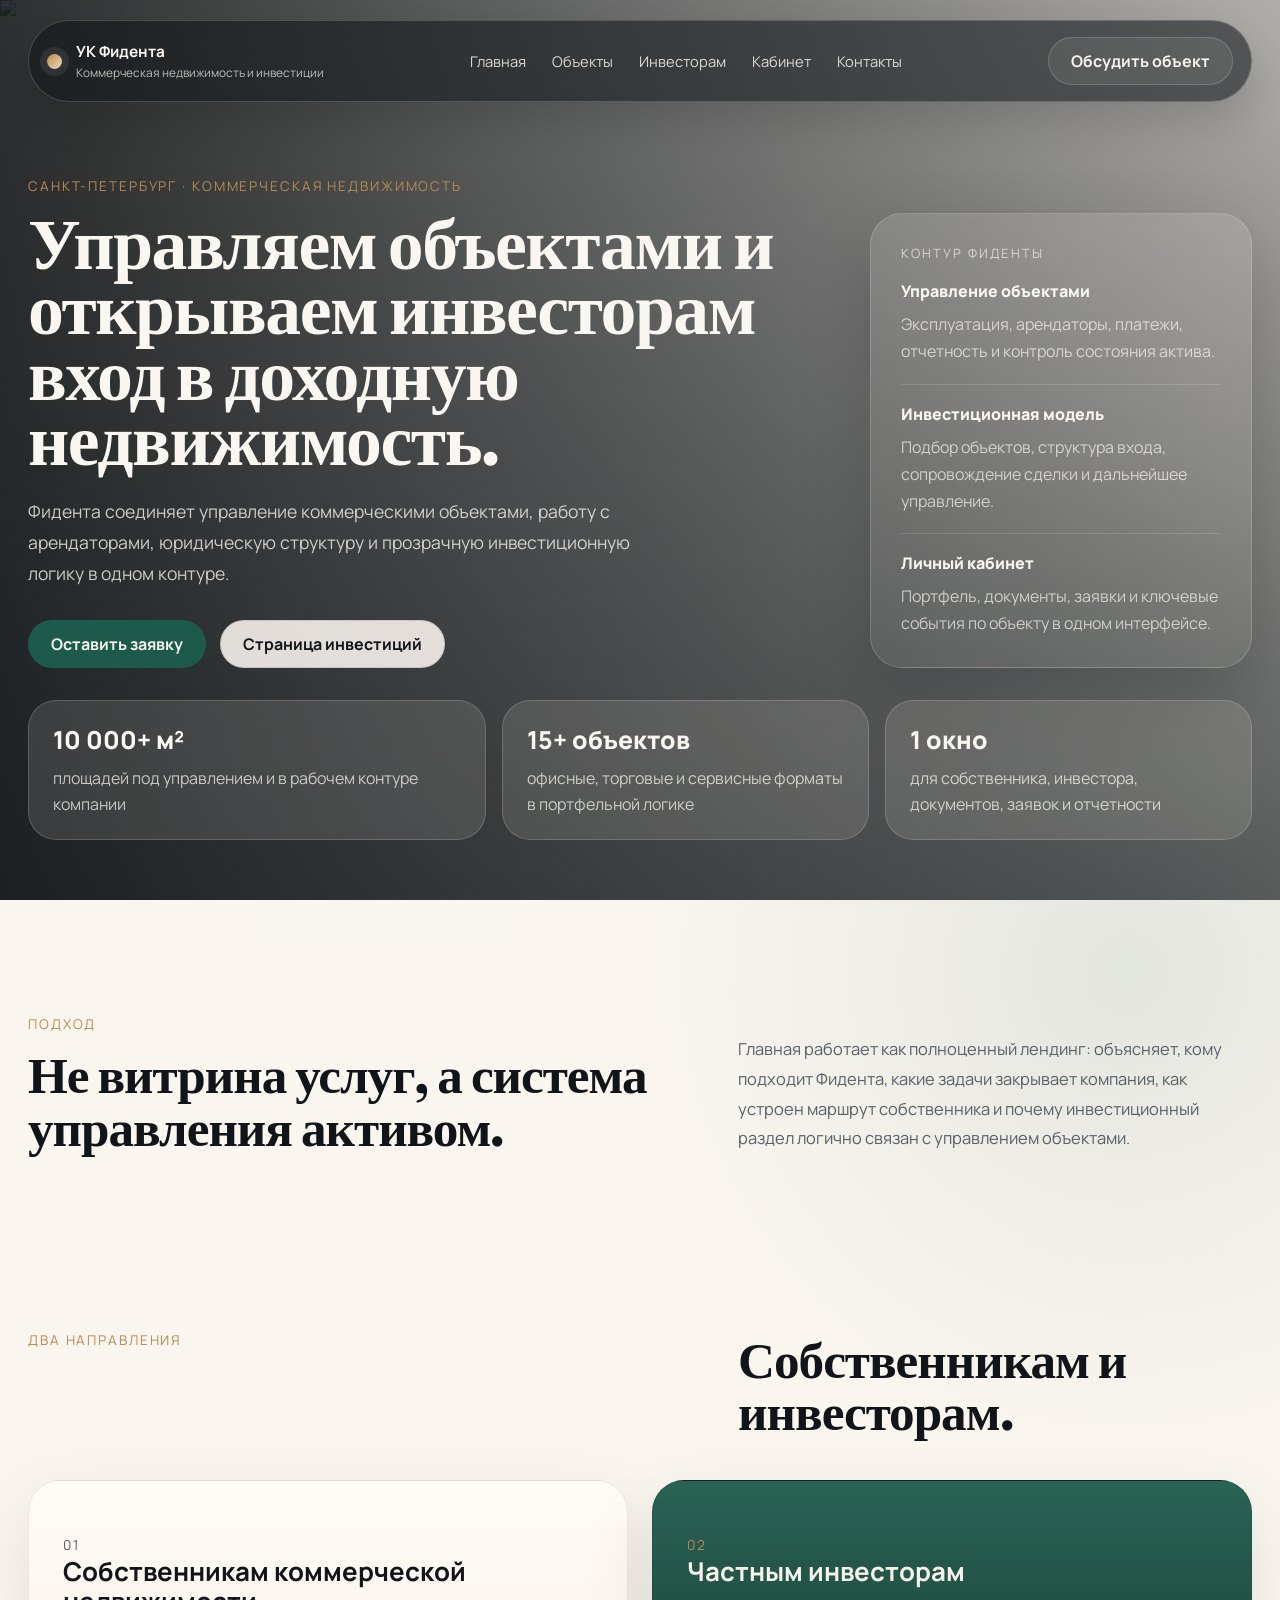
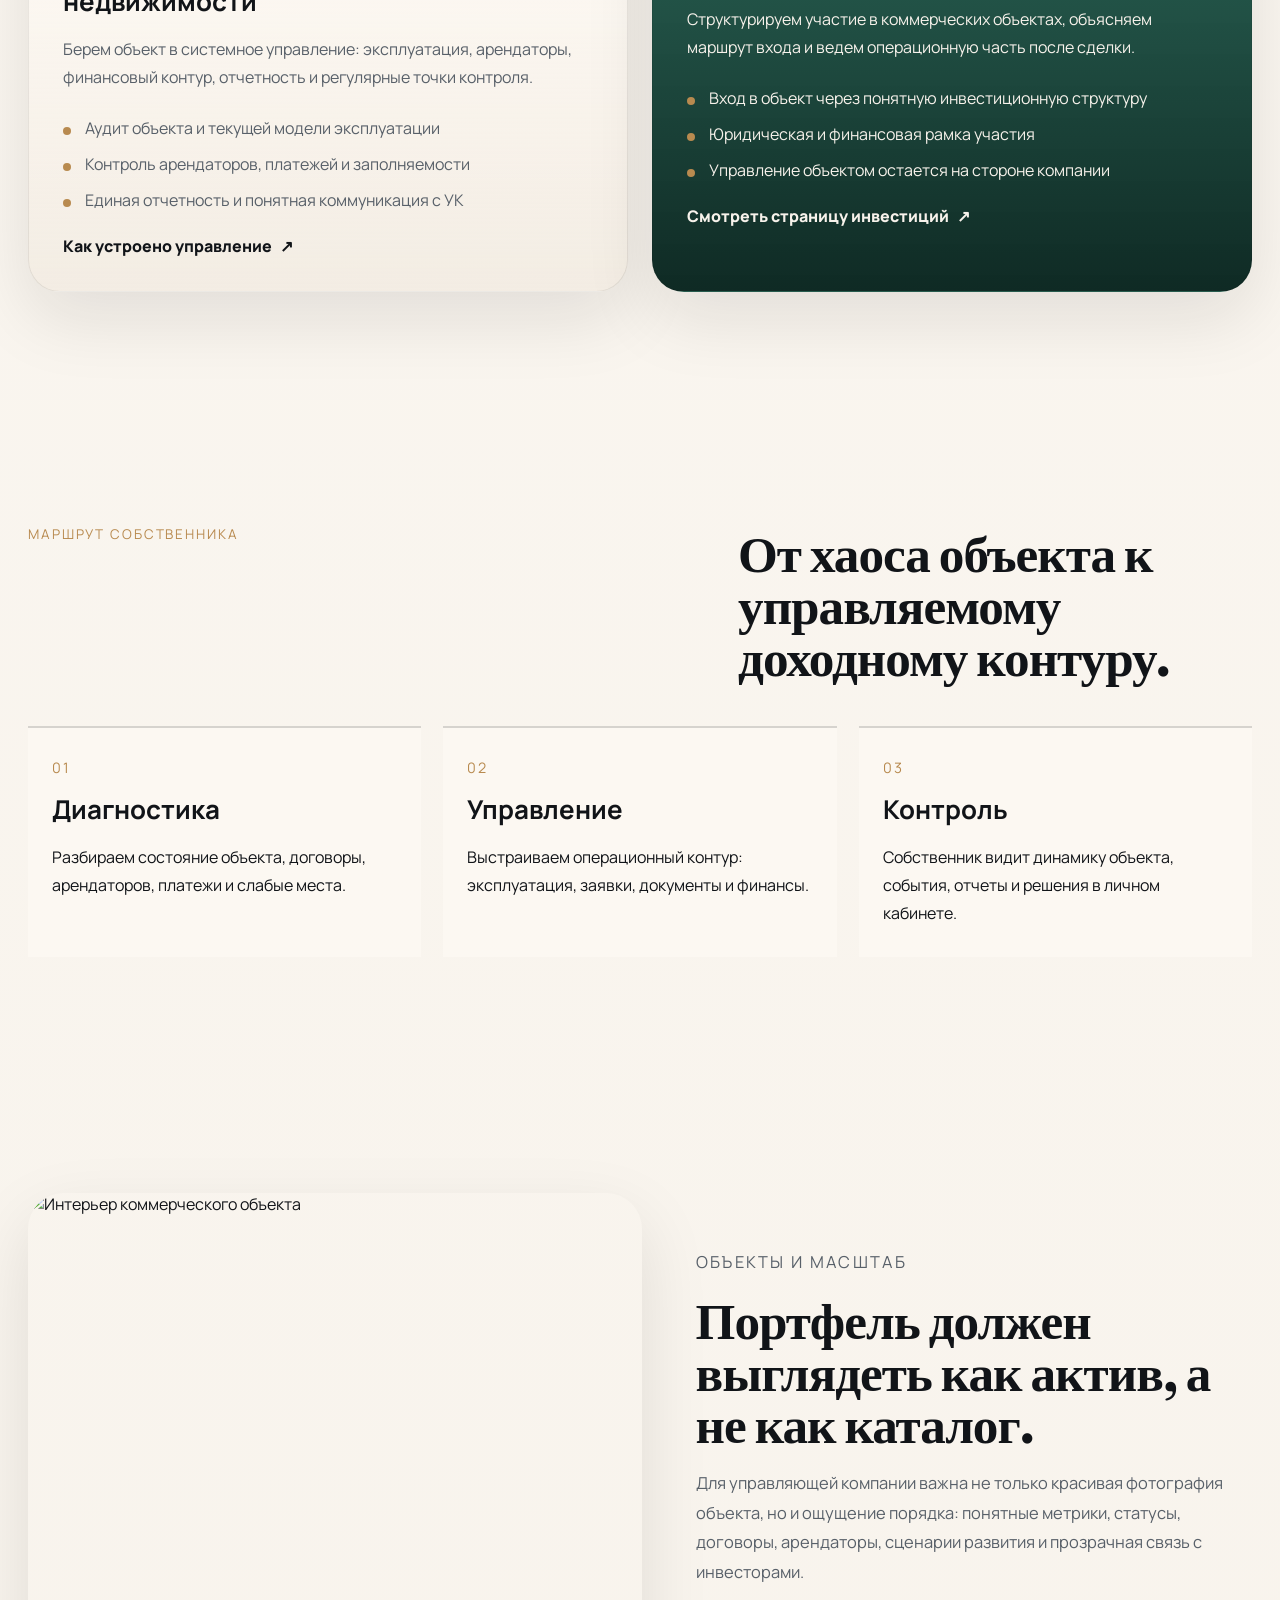
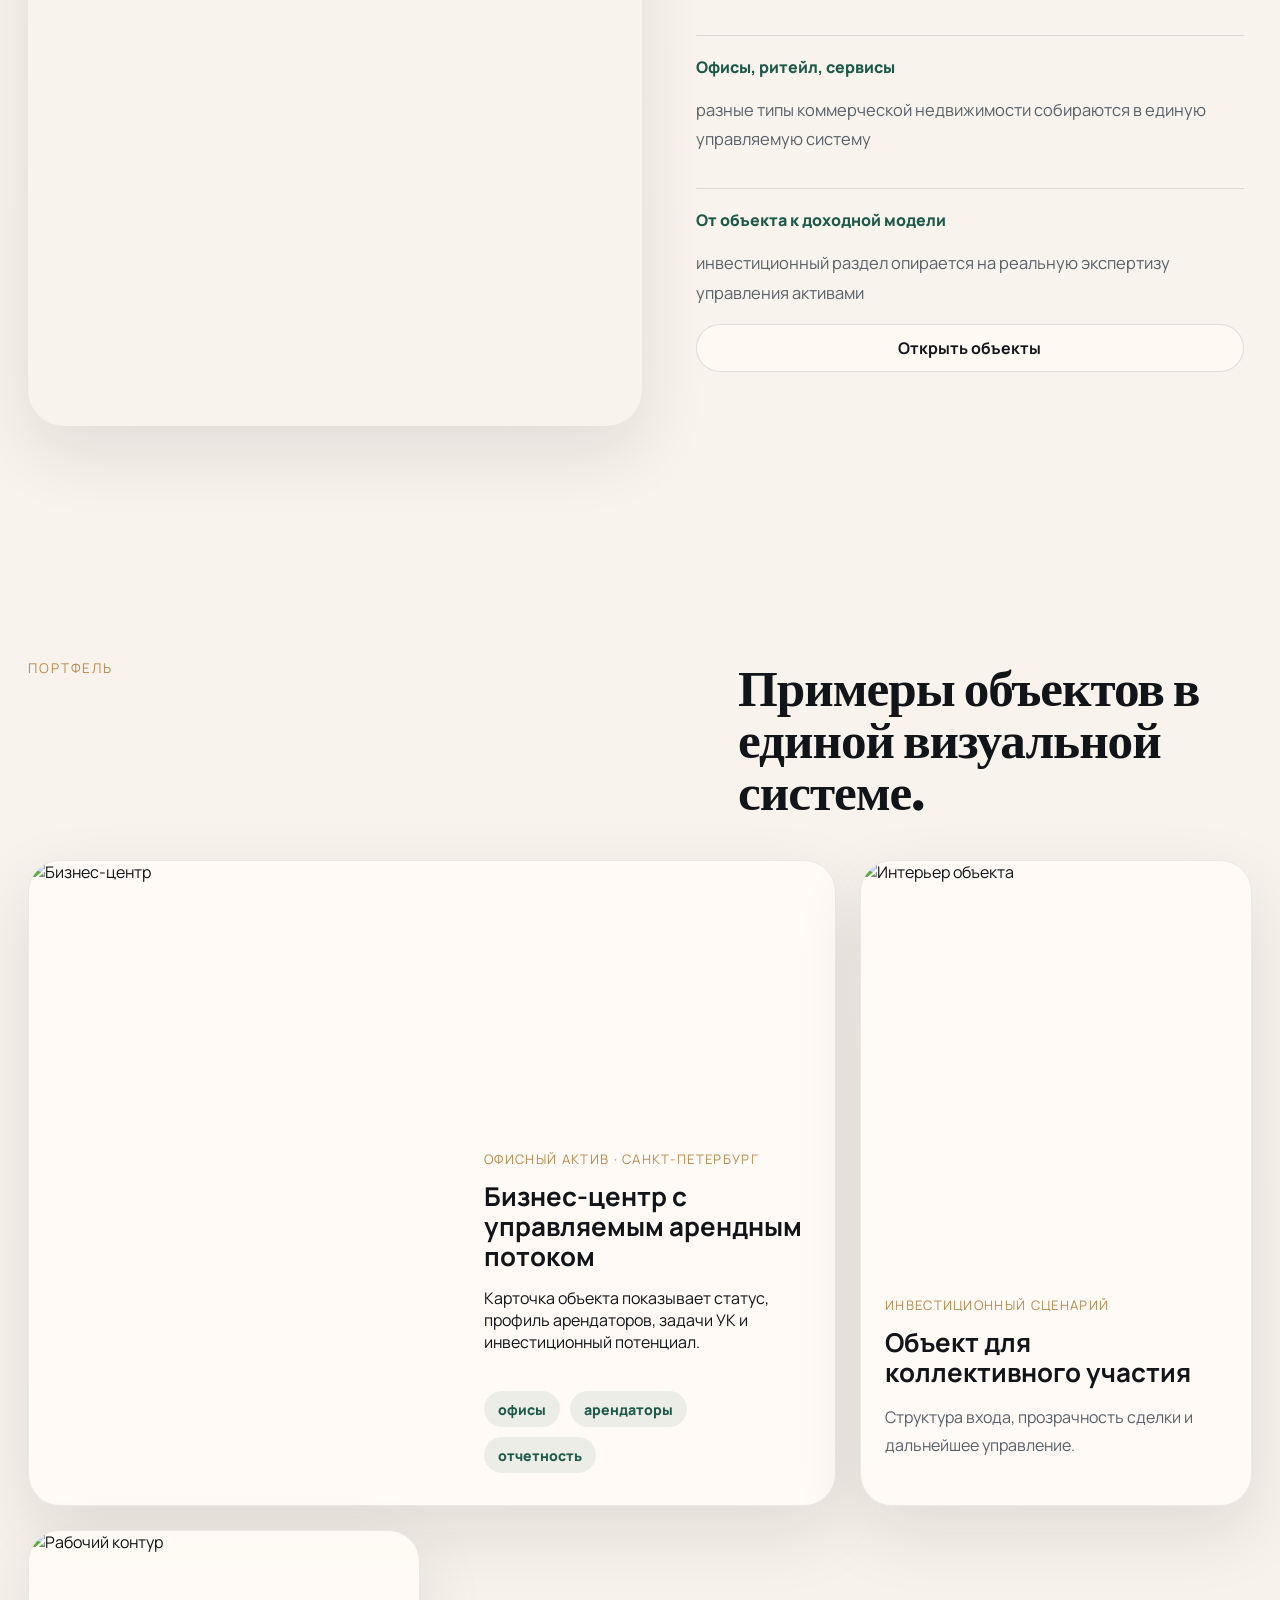
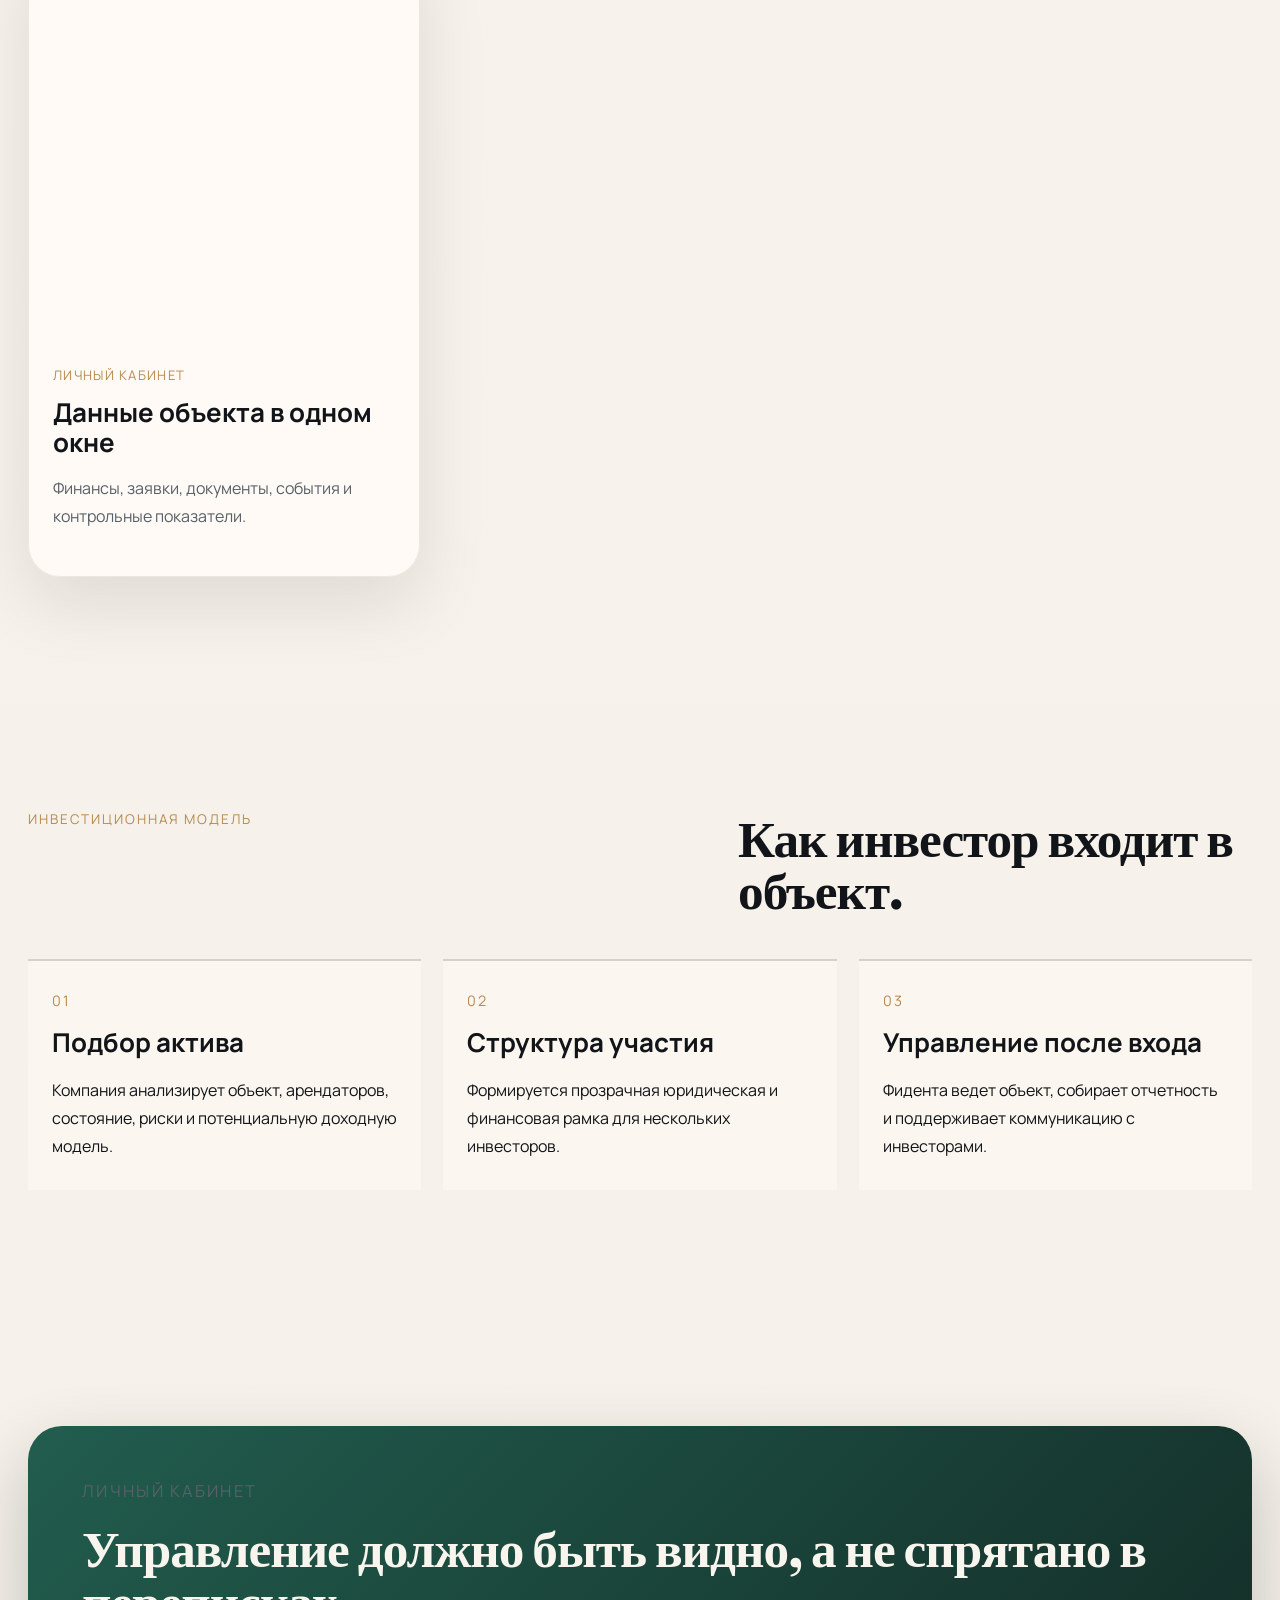
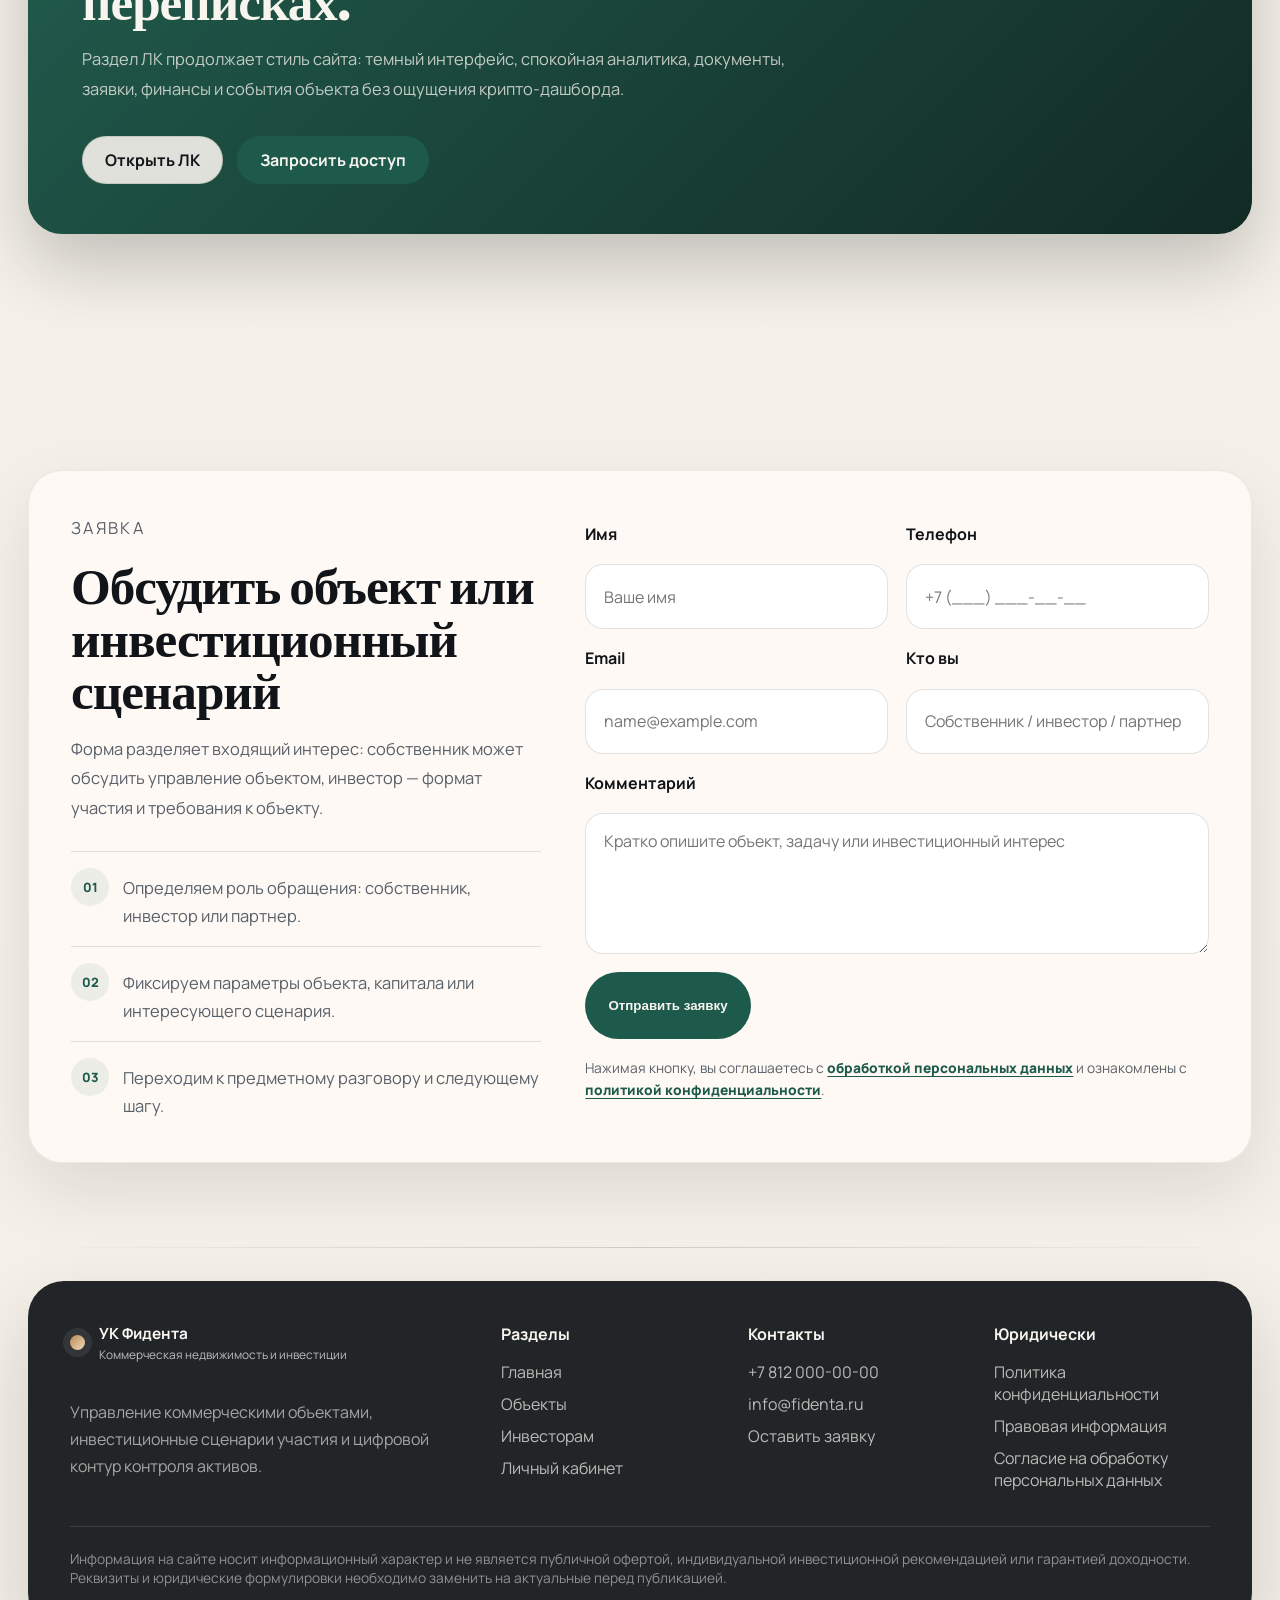
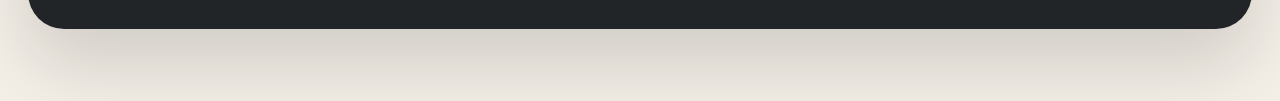
==== commit 76fd3e90: "Add files via upload" ====
--- a/index.html
+++ b/index.html
@@ -1,242 +1,30 @@
-<!doctype html>
-<html lang="ru">
-  
-    <head>
-      <meta charset="UTF-8" />
-      <meta name="viewport" content="width=device-width, initial-scale=1.0" />
-      <title>УК Фидента — управление коммерческой недвижимостью и инвестиции</title>
-      <meta name="description" content="Черновой концепт главной страницы для УК Фидента: управление коммерческой недвижимостью, сопровождение собственников и инвестиционные модели участия в объектах." />
-      <link rel="preconnect" href="https://fonts.googleapis.com" />
-      <link rel="preconnect" href="https://fonts.gstatic.com" crossorigin />
-      <link
-        href="https://fonts.googleapis.com/css2?family=Manrope:wght@400;500;600;700;800&family=Fraunces:opsz,wght@9..144,600;9..144,700&display=swap"
-        rel="stylesheet"
-      />
-      <link rel="stylesheet" href="./styles.css" />
-    </head>
-  
-  <body>
-    <div class="site-shell">
-      
-    <header class="topbar">
-      <a class="brand" href="./index.html" aria-label="УК Фидента">
-        <span class="brand-mark"></span>
-        <span class="brand-copy">
-          <strong>УК Фидента</strong>
-          <span>Коммерческая недвижимость и инвестиции</span>
-        </span>
-      </a>
-
-      <nav class="nav">
-        <a href="#directions">Направления</a><a href="./objects.html">Объекты</a><a href="./investors.html">Инвесторам</a><a href="./account.html">Кабинет</a><a href="#contact">Контакты</a>
-      </nav>
-
-      <a class="button button-ghost" href="./account.html">Кабинет собственника</a>
-    </header>
-  
-      <main>
-        
-  <section class="hero" id="hero">
-    <div class="hero-media">
-      <img src="./assets/fidenta-hero-visual.jpg" alt="" />
+<!doctype html><html lang="ru"><head><meta charset="UTF-8" /><meta name="viewport" content="width=device-width, initial-scale=1.0" /><title>УК Фидента — управление коммерческой недвижимостью и инвестиции</title><meta name="description" content="УК Фидента — управление коммерческой недвижимостью, сопровождение собственников, инвестиционные сценарии участия в объектах и личный кабинет для контроля активов." /><link rel="preconnect" href="https://fonts.googleapis.com" /><link rel="preconnect" href="https://fonts.gstatic.com" crossorigin /><link href="https://fonts.googleapis.com/css2?family=Manrope:wght@400;500;600;700;800&family=Fraunces:opsz,wght@9..144,600;9..144,700&display=swap" rel="stylesheet" /><link rel="stylesheet" href="./styles.css" /></head><body><div class="site-shell"><header class="topbar "><a class="brand " href="./index.html" aria-label="УК Фидента"><span class="brand-mark"></span><span class="brand-copy"><strong>УК Фидента</strong><span>Коммерческая недвижимость и инвестиции</span></span></a><nav class="nav "><a href="./index.html">Главная</a><a href="./objects.html">Объекты</a><a href="./investors.html">Инвесторам</a><a href="./account.html">Кабинет</a><a href="./index.html#contact">Контакты</a></nav><a class="button button-ghost" href="#contact">Обсудить объект</a></header>
+<nav class="mobile-nav" aria-label="Мобильная навигация">
+  <a href="./index.html">Главная</a>
+  <a href="./objects.html">Объекты</a>
+  <a href="./investors.html">Инвесторам</a>
+  <a href="./account.html">ЛК</a>
+  <a href="./index.html#contact">Контакты</a>
+</nav>
+<main>
+<section class="hero" id="hero"><div class="hero-media"><img src="https://images.unsplash.com/photo-1486406146926-c627a92ad1ab?auto=format&fit=crop&w=1800&q=80" alt="Современная коммерческая недвижимость" /></div><div class="hero-overlay"></div><div class="hero-inner"><div class="hero-stage"><div class="hero-copy"><p class="eyebrow reveal">Санкт-Петербург · коммерческая недвижимость</p><h1 class="reveal delay-1">Управляем объектами и открываем инвесторам вход в доходную недвижимость.</h1><p class="hero-text reveal delay-2">Фидента соединяет управление коммерческими объектами, работу с арендаторами, юридическую структуру и прозрачную инвестиционную логику в одном контуре.</p><div class="hero-actions reveal delay-3"><a class="button" href="#contact">Оставить заявку</a><a class="button button-secondary" href="./investors.html">Страница инвестиций</a></div></div><aside class="hero-aside reveal delay-4"><p class="hero-aside-label">Контур Фиденты</p><div class="hero-aside-list"><article><span>Управление объектами</span><p>Эксплуатация, арендаторы, платежи, отчетность и контроль состояния актива.</p></article><article><span>Инвестиционная модель</span><p>Подбор объектов, структура входа, сопровождение сделки и дальнейшее управление.</p></article><article><span>Личный кабинет</span><p>Портфель, документы, заявки и ключевые события по объекту в одном интерфейсе.</p></article></div></aside></div><div class="hero-facts reveal delay-4"><article><span>10 000+ м²</span><p>площадей под управлением и в рабочем контуре компании</p></article><article><span>15+ объектов</span><p>офисные, торговые и сервисные форматы в портфельной логике</p></article><article><span>1 окно</span><p>для собственника, инвестора, документов, заявок и отчетности</p></article></div></div></section>
+<section class="section intro"><div class="section-grid"><div class="section-lead reveal"><p class="eyebrow">Подход</p><h2>Не витрина услуг, а система управления активом.</h2></div><div class="section-copy reveal delay-1"><p>Главная работает как полноценный лендинг: объясняет, кому подходит Фидента, какие задачи закрывает компания, как устроен маршрут собственника и почему инвестиционный раздел логично связан с управлением объектами.</p></div></div></section>
+<section class="section directions" id="directions"><div class="section-heading reveal"><p class="eyebrow">Два направления</p><h2>Собственникам и инвесторам.</h2></div><div class="direction-layout"><article class="direction-panel reveal"><p class="direction-index">01</p><h3>Собственникам коммерческой недвижимости</h3><p>Берем объект в системное управление: эксплуатация, арендаторы, финансовый контур, отчетность и регулярные точки контроля.</p><ul><li>Аудит объекта и текущей модели эксплуатации</li><li>Контроль арендаторов, платежей и заполняемости</li><li>Единая отчетность и понятная коммуникация с УК</li></ul><a class="text-link" href="#owner-flow">Как устроено управление</a></article><article class="direction-panel direction-panel-accent reveal delay-1"><p class="direction-index">02</p><h3>Частным инвесторам</h3><p>Структурируем участие в коммерческих объектах, объясняем маршрут входа и ведем операционную часть после сделки.</p><ul><li>Вход в объект через понятную инвестиционную структуру</li><li>Юридическая и финансовая рамка участия</li><li>Управление объектом остается на стороне компании</li></ul><a class="text-link" href="./investors.html">Смотреть страницу инвестиций</a></article></div></section>
+<section class="section model" id="owner-flow"><div class="section-heading reveal"><p class="eyebrow">Маршрут собственника</p><h2>От хаоса объекта к управляемому доходному контуру.</h2></div><div class="timeline"><article class="timeline-step reveal"><span>01</span><h3>Диагностика</h3><p>Разбираем состояние объекта, договоры, арендаторов, платежи и слабые места.</p></article><article class="timeline-step reveal delay-1"><span>02</span><h3>Управление</h3><p>Выстраиваем операционный контур: эксплуатация, заявки, документы и финансы.</p></article><article class="timeline-step reveal delay-2"><span>03</span><h3>Контроль</h3><p>Собственник видит динамику объекта, события, отчеты и решения в личном кабинете.</p></article></div></section>
+<section class="section asset-story" id="assets"><div class="asset-media reveal"><img src="https://images.unsplash.com/photo-1497366754035-f200968a6e72?auto=format&fit=crop&w=1800&q=80" alt="Интерьер коммерческого объекта" /></div><div class="asset-copy reveal delay-1"><p class="eyebrow">Объекты и масштаб</p><h2>Портфель должен выглядеть как актив, а не как каталог.</h2><p>Для управляющей компании важна не только красивая фотография объекта, но и ощущение порядка: понятные метрики, статусы, договоры, арендаторы, сценарии развития и прозрачная связь с инвесторами.</p><div class="metrics-row"><div><span>Офисы, ритейл, сервисы</span><p>разные типы коммерческой недвижимости собираются в единую управляемую систему</p></div><div><span>От объекта к доходной модели</span><p>инвестиционный раздел опирается на реальную экспертизу управления активами</p></div></div><a class="button button-secondary section-button" href="./objects.html">Открыть объекты</a></div></section>
+<section class="section portfolio-grid"><div class="section-heading reveal"><p class="eyebrow">Портфель</p><h2>Примеры объектов в единой визуальной системе.</h2></div><div class="cards-grid cards-grid-portfolio"><article class="property-card property-card-featured reveal"><div class="property-image"><img src="https://images.unsplash.com/photo-1497366216548-37526070297c?auto=format&fit=crop&w=1600&q=80" alt="Бизнес-центр" /></div><div class="property-copy"><p class="property-meta">офисный актив · Санкт-Петербург</p><h3>Бизнес-центр с управляемым арендным потоком</h3><p>Карточка объекта показывает статус, профиль арендаторов, задачи УК и инвестиционный потенциал.</p><div class="property-highlights"><span>офисы</span><span>арендаторы</span><span>отчетность</span></div></div></article><article class="property-card reveal delay-1"><div class="property-image"><img src="https://images.unsplash.com/photo-1497366412874-3415097a27e7?auto=format&fit=crop&w=1600&q=80" alt="Интерьер объекта" /></div><div class="property-copy"><p class="property-meta">инвестиционный сценарий</p><h3>Объект для коллективного участия</h3><p>Структура входа, прозрачность сделки и дальнейшее управление.</p></div></article><article class="property-card reveal delay-2"><div class="property-image"><img src="https://images.unsplash.com/photo-1556761175-b413da4baf72?auto=format&fit=crop&w=1800&q=80" alt="Рабочий контур" /></div><div class="property-copy"><p class="property-meta">личный кабинет</p><h3>Данные объекта в одном окне</h3><p>Финансы, заявки, документы, события и контрольные показатели.</p></div></article></div></section>
+<section class="section model" id="model"><div class="section-heading reveal"><p class="eyebrow">Инвестиционная модель</p><h2>Как инвестор входит в объект.</h2></div><div class="timeline"><article class="timeline-step reveal"><span>01</span><h3>Подбор актива</h3><p>Компания анализирует объект, арендаторов, состояние, риски и потенциальную доходную модель.</p></article><article class="timeline-step reveal delay-1"><span>02</span><h3>Структура участия</h3><p>Формируется прозрачная юридическая и финансовая рамка для нескольких инвесторов.</p></article><article class="timeline-step reveal delay-2"><span>03</span><h3>Управление после входа</h3><p>Фидента ведет объект, собирает отчетность и поддерживает коммуникацию с инвесторами.</p></article></div></section>
+<section class="section callout"><div class="callout-wrap reveal"><p class="eyebrow">Личный кабинет</p><h2>Управление должно быть видно, а не спрятано в переписках.</h2><p>Раздел ЛК продолжает стиль сайта: темный интерфейс, спокойная аналитика, документы, заявки, финансы и события объекта без ощущения крипто-дашборда.</p><div class="hero-actions"><a class="button button-secondary" href="./account.html">Открыть ЛК</a><a class="button" href="#contact">Запросить доступ</a></div></div></section>
+<section class="section application" id="contact"><div class="application-panel reveal"><div class="application-shell"><div class="application-copy"><p class="eyebrow">Заявка</p><h2>Обсудить объект или инвестиционный сценарий</h2><p>Форма разделяет входящий интерес: собственник может обсудить управление объектом, инвестор — формат участия и требования к объекту.</p><div class="application-steps"><article><span>01</span><p>Определяем роль обращения: собственник, инвестор или партнер.</p></article><article><span>02</span><p>Фиксируем параметры объекта, капитала или интересующего сценария.</p></article><article><span>03</span><p>Переходим к предметному разговору и следующему шагу.</p></article></div></div><form class="application-form"><label><span>Имя</span><input type="text" placeholder="Ваше имя" /></label><label><span>Телефон</span><input type="tel" placeholder="+7 (___) ___-__-__" /></label><label><span>Email</span><input type="email" placeholder="name@example.com" /></label><label><span>Кто вы</span><input type="text" placeholder="Собственник / инвестор / партнер" /></label><label class="full"><span>Комментарий</span><textarea rows="4" placeholder="Кратко опишите объект, задачу или инвестиционный интерес"></textarea></label><button class="button" type="button">Отправить заявку</button><p class="form-legal-note">Нажимая кнопку, вы соглашаетесь с <a href="./consent.html">обработкой персональных данных</a> и ознакомлены с <a href="./privacy.html">политикой конфиденциальности</a>.</p></form></div></div></section>
+</main><footer class="footer">
+  <div class="footer-inner">
+    <div class="footer-brand">
+      <a class="brand" href="./index.html" aria-label="УК Фидента"><span class="brand-mark"></span><span class="brand-copy"><strong>УК Фидента</strong><span>Коммерческая недвижимость и инвестиции</span></span></a>
+      <p>Управление коммерческими объектами, инвестиционные сценарии участия и цифровой контур контроля активов.</p>
     </div>
-
-    <div class="hero-overlay"></div>
-
-    <div class="hero-inner">
-      <div class="hero-stage">
-        <div class="hero-copy">
-          <p class="eyebrow reveal">Санкт-Петербург</p>
-          <h1 class="reveal delay-1">
-            Управляем активами. Открываем вход в коммерческую недвижимость.
-          </h1>
-          <p class="hero-text reveal delay-2">
-            Мы берем на себя операционное управление объектами, выстраиваем доходную
-            модель и открываем понятный вход в коммерческую недвижимость для частных
-            инвесторов.
-          </p>
-
-          <div class="hero-actions reveal delay-3">
-            <a class="button" href="#contact">Оставить заявку</a>
-            <a class="button button-secondary" href="./investors.html">Инвестиционный маршрут</a>
-          </div>
-        </div>
-
-        <aside class="hero-aside reveal delay-4" aria-label="Ключевые направления">
-          <p class="hero-aside-label">Контур компании</p>
-          <div class="hero-aside-list">
-            <article>
-              <span>Собственникам</span>
-              <p>Операционный контур, арендаторы, отчетность и контроль по объекту.</p>
-            </article>
-            <article>
-              <span>Инвесторам</span>
-              <p>Структура входа, прозрачная модель участия и дальнейшее управление.</p>
-            </article>
-            <article>
-              <span>Результат</span>
-              <p>Сайт сразу показывает зрелость бизнеса, а не просто набор услуг.</p>
-            </article>
-          </div>
-        </aside>
-      </div>
-
-      <div class="hero-facts reveal delay-4">
-        <article>
-          <span>10 000+ м²</span>
-          <p>площадей под управлением компании</p>
-        </article>
-        <article>
-          <span>2 направления</span>
-          <p>собственники объектов и частные инвесторы</p>
-        </article>
-        <article>
-          <span>под ключ</span>
-          <p>структура, сопровождение, операционное управление</p>
-        </article>
-      </div>
-    </div>
-  </section>
-
-  <section class="section intro">
-    <div class="section-grid">
-      <div class="section-lead reveal">
-        <p class="eyebrow">Подход</p>
-        <h2>Управление вместо витрины.</h2>
-      </div>
-      <div class="section-copy reveal delay-1">
-        <p>
-          Главная страница должна сразу показывать зрелость компании: не просто
-          красивую подачу, а структуру, в которой понятны и собственнику, и инвестору
-          следующие шаги.
-        </p>
-      </div>
-    </div>
-  </section>
-
-  <section class="section directions" id="directions">
-    <div class="section-heading reveal">
-      <p class="eyebrow">Два направления</p>
-      <h2>Собственникам и инвесторам.</h2>
-    </div>
-
-    <div class="direction-layout">
-      <article class="direction-panel reveal">
-        <p class="direction-index">01</p>
-        <h3>Собственникам коммерческой недвижимости</h3>
-        <p>
-          Берем объект в системное управление: эксплуатация, арендаторы, финансовый
-          контур, отчетность и рост предсказуемости.
-        </p>
-        <ul>
-          <li>Комплексное сопровождение объекта</li>
-          <li>Контроль арендаторов и заполняемости</li>
-          <li>Понятные точки контроля для собственника</li>
-        </ul>
-      </article>
-
-      <article class="direction-panel direction-panel-accent reveal delay-1">
-        <p class="direction-index">02</p>
-        <h3>Частным инвесторам</h3>
-        <p>
-          Объединяем капитал, структурируем участие в более сильных объектах и берем
-          на себя сопровождение модели владения и управления.
-        </p>
-        <ul>
-          <li>Вход в коммерческую недвижимость с меньшим бюджетом</li>
-          <li>Юридическая прозрачность участия</li>
-          <li>Управление и доходная логика на стороне компании</li>
-        </ul>
-        <a class="text-link" href="./investors.html">Смотреть отдельную страницу</a>
-      </article>
-    </div>
-  </section>
-
-  <section class="section asset-story" id="assets">
-    <div class="asset-media reveal">
-      <img src="./assets/fidenta-support-visual.jpg" alt="" />
-    </div>
-
-    <div class="asset-copy reveal delay-1">
-      <p class="eyebrow">Объекты и масштаб</p>
-      <h2>Портфель должен выглядеть дороже.</h2>
-      <p>
-        Вместо случайного набора блоков здесь нужен спокойный корпоративный ритм:
-        крупная типографика, реальные метрики, страницы объектов и отдельная логика
-        для инвестиционного направления.
-      </p>
-
-      <div class="metrics-row">
-        <div>
-          <span>Структурно</span>
-          <p>страницы, шаблоны, карточки объектов и юридический контур</p>
-        </div>
-        <div>
-          <span>Убедительно</span>
-          <p>ключевые цифры, процессы работы и ясные формы обращения</p>
-        </div>
-      </div>
-
-      <a class="button button-secondary section-button" href="./objects.html">Открыть раздел объектов</a>
-    </div>
-  </section>
-
-  <section class="section model" id="model">
-    <div class="section-heading reveal">
-      <p class="eyebrow">Инвестиционная модель</p>
-      <h2>Как устроен вход в объект.</h2>
-    </div>
-
-    <div class="timeline">
-      <article class="timeline-step reveal">
-        <span>01</span>
-        <h3>Подбор актива</h3>
-        <p>Компания анализирует объект, сценарий управления и доходную модель.</p>
-      </article>
-      <article class="timeline-step reveal delay-1">
-        <span>02</span>
-        <h3>Структура участия</h3>
-        <p>Формируется прозрачная модель входа для нескольких инвесторов.</p>
-      </article>
-      <article class="timeline-step reveal delay-2">
-        <span>03</span>
-        <h3>Управление и контроль</h3>
-        <p>После входа в актив компания ведет объект и выстраивает операционный контур.</p>
-      </article>
-    </div>
-  </section>
-
-  <section class="section callout">
-    <div class="callout-wrap reveal">
-      <p class="eyebrow">Следующий шаг</p>
-      <h2>Дальше — система страниц.</h2>
-      <p>
-        Сейчас это сознательно первая фронтовая проба: мы примеряем визуальный вес,
-        ритм блоков и подачу двух направлений до полной карты страниц.
-      </p>
-    </div>
-  </section>
-
-      </main>
-      
-    <footer class="footer" id="contact">
-      <div class="footer-copy reveal">
-        <p class="eyebrow">Контактный блок</p>
-        <h2>Обсудить концепт сайта</h2>
-        <p>
-          Здесь потом можно поставить разделение форм: для собственников, для инвесторов
-          и для общих обращений.
-        </p>
-      </div>
-
-      <div class="footer-actions reveal delay-1">
-        <a class="button" href="mailto:info@fidenta.ru">Написать на почту</a>
-        <a class="button button-secondary" href="tel:+78120000000">Позвонить</a>
-      </div>
-    </footer>
-  
-    </div>
-
-    <script src="./app.js"></script>
-  </body>
-</html>
+    <div><h3>Разделы</h3><div class="footer-links"><a href="./index.html">Главная</a><a href="./objects.html">Объекты</a><a href="./investors.html">Инвесторам</a><a href="./account.html">Личный кабинет</a></div></div>
+    <div><h3>Контакты</h3><div class="footer-links"><a href="tel:+78120000000">+7 812 000-00-00</a><a href="mailto:info@fidenta.ru">info@fidenta.ru</a><a href="./index.html#contact">Оставить заявку</a></div></div>
+    <div><h3>Юридически</h3><div class="footer-links"><a href="./privacy.html">Политика конфиденциальности</a><a href="./terms.html">Правовая информация</a><a href="./consent.html">Согласие на обработку персональных данных</a></div></div>
+    <div class="footer-legal-note">Информация на сайте носит информационный характер и не является публичной офертой, индивидуальной инвестиционной рекомендацией или гарантией доходности. Реквизиты и юридические формулировки необходимо заменить на актуальные перед публикацией.</div>
+  </div>
+</footer></div><script src="./app.js"></script></body></html>
--- a/styles.css
+++ b/styles.css
@@ -1,2201 +1,27 @@
-:root {
-  --bg: #f4efe7;
-  --bg-soft: #efe7dc;
-  --surface: rgba(255, 250, 244, 0.72);
-  --surface-strong: rgba(255, 250, 244, 0.88);
-  --ink: #111418;
-  --muted: #505861;
-  --line: rgba(17, 20, 24, 0.12);
-  --accent: #1d5a4b;
-  --accent-soft: #e0ebe7;
-  --gold: #b88a4f;
-  --shadow: 0 24px 60px rgba(15, 20, 24, 0.08);
-  --radius: 22px;
-  --content: min(1320px, calc(100vw - 56px));
-}
+:root{--bg:#f4efe7;--bg2:#efe7dc;--ink:#111418;--muted:#586069;--line:rgba(17,20,24,.12);--accent:#1d5a4b;--accent2:#123e35;--gold:#b88a4f;--ivory:#faf7f2;--surface:rgba(255,250,244,.82);--shadow:0 26px 70px rgba(17,20,24,.10);--radius:28px;--content:min(1320px,calc(100vw - 56px))}*{box-sizing:border-box}html{scroll-behavior:smooth}body{margin:0;font-family:Manrope,Arial,sans-serif;color:var(--ink);background:radial-gradient(circle at 8% 2%,rgba(184,138,79,.15),transparent 24rem),radial-gradient(circle at 88% 12%,rgba(29,90,75,.10),transparent 30rem),linear-gradient(180deg,#fbf7f1 0%,var(--bg) 100%)}a{color:inherit;text-decoration:none}img{display:block;width:100%;height:100%;object-fit:cover}.site-shell{min-height:100vh;overflow:hidden}.topbar{position:fixed;z-index:20;top:20px;left:50%;transform:translateX(-50%);width:var(--content);display:flex;align-items:center;justify-content:space-between;gap:20px;padding:16px 18px;border:1px solid rgba(255,255,255,.18);border-radius:999px;background:rgba(17,20,24,.56);backdrop-filter:blur(20px);box-shadow:0 18px 38px rgba(0,0,0,.14)}.topbar-light{background:rgba(255,251,246,.88);border-color:rgba(17,20,24,.08);box-shadow:0 18px 36px rgba(17,20,24,.08)}.brand{display:inline-flex;align-items:center;gap:14px;min-width:max-content}.brand-mark{width:15px;height:15px;border-radius:50%;background:linear-gradient(135deg,var(--gold),#efd9bd);box-shadow:0 0 0 7px rgba(255,255,255,.08)}.brand-copy{display:grid;gap:2px;color:var(--ivory)}.brand-copy strong{font-size:.96rem}.brand-copy span{font-size:.74rem;color:rgba(250,247,242,.72)}.brand-dark .brand-copy{color:var(--ink)}.brand-dark .brand-copy span{color:rgba(17,20,24,.58)}.brand-dark .brand-mark{box-shadow:0 0 0 7px rgba(29,90,75,.08)}.nav{display:flex;gap:26px;color:rgba(250,247,242,.84);font-size:.92rem;white-space:nowrap}.nav-dark{color:rgba(17,20,24,.76)}.nav a{position:relative}.nav a:after{content:"";position:absolute;left:0;bottom:-6px;width:100%;height:1px;background:currentColor;transform:scaleX(0);transform-origin:right;transition:.22s}.nav a:hover:after{transform:scaleX(1);transform-origin:left}.button{display:inline-flex;align-items:center;justify-content:center;min-height:48px;padding:0 22px;border-radius:999px;border:1px solid transparent;background:var(--accent);color:#f7f4ef;font-weight:700;transition:.18s}.button:hover{transform:translateY(-2px);background:var(--accent2);box-shadow:0 16px 30px rgba(20,63,53,.18)}.button-secondary{background:rgba(255,250,244,.86);color:var(--ink);border-color:rgba(17,20,24,.12)}.button-ghost{background:rgba(255,255,255,.08);border-color:rgba(255,255,255,.17)}.text-link{display:inline-flex;align-items:center;margin-top:24px;font-weight:800;color:inherit}.text-link:after{content:"↗";margin-left:8px}.eyebrow{margin:0 0 18px;color:var(--gold);font-size:.84rem;line-height:1;text-transform:uppercase;letter-spacing:.14em}.hero{position:relative;min-height:100svh;padding:130px 0 56px;color:var(--ivory);overflow:hidden}.hero-media,.hero-overlay{position:absolute;inset:0}.hero-overlay{background:linear-gradient(90deg,rgba(10,14,17,.82) 0%,rgba(10,14,17,.56) 42%,rgba(10,14,17,.18) 100%),linear-gradient(180deg,rgba(10,14,17,.16),rgba(10,14,17,.58))}.hero-inner{position:relative;z-index:1;width:var(--content);min-height:calc(100svh - 190px);margin:0 auto;display:grid;align-content:end;gap:32px}.hero-stage{display:grid;grid-template-columns:minmax(0,1.1fr) minmax(300px,.52fr);gap:34px;align-items:end}.hero-copy{max-width:820px}.hero h1,.section h2,.footer h2,.page-hero h1,.objects-copy h1,.detail-hero h1,.dashboard-topbar h1,.dashboard-intro h2{margin:0;font-family:Fraunces,Georgia,serif;font-weight:700;letter-spacing:-.02em}.hero h1{font-size:clamp(3.1rem,5.6vw,6.1rem);line-height:.91;text-wrap:balance}.hero-text{max-width:640px;margin:24px 0 0;color:rgba(250,247,242,.78);font-size:1.1rem;line-height:1.75}.hero-text-dark{color:var(--muted)}.hero-actions{display:flex;flex-wrap:wrap;gap:14px;margin-top:32px}.hero-aside{justify-self:end;width:min(100%,385px);padding:30px;border-radius:32px;background:linear-gradient(180deg,rgba(248,244,238,.13),rgba(248,244,238,.045));border:1px solid rgba(248,244,238,.18);backdrop-filter:blur(18px);box-shadow:0 28px 72px rgba(7,10,12,.18)}.hero-aside-label{margin:0 0 18px;color:rgba(250,247,242,.7);font-size:.8rem;text-transform:uppercase;letter-spacing:.16em}.hero-aside-list{display:grid;gap:18px}.hero-aside-list article{padding-top:18px;border-top:1px solid rgba(248,244,238,.14)}.hero-aside-list article:first-child{padding-top:0;border-top:0}.hero-aside-list span{display:block;margin-bottom:9px;font-weight:800}.hero-aside-list p{margin:0;color:rgba(250,247,242,.70);line-height:1.7}.hero-facts{display:grid;grid-template-columns:1.25fr 1fr 1fr;gap:16px}.hero-facts article{padding:22px 24px;border-radius:var(--radius);background:rgba(248,244,238,.12);border:1px solid rgba(248,244,238,.18);backdrop-filter:blur(18px)}.hero-facts span{display:block;margin-bottom:10px;font-size:1.55rem;font-weight:800}.hero-facts p{margin:0;color:rgba(250,247,242,.74);line-height:1.58}.section{width:var(--content);margin:0 auto;padding:118px 0}.section-grid,.section-heading{display:grid;grid-template-columns:minmax(0,1.12fr) minmax(280px,.88fr);gap:56px;align-items:start}.section h2,.footer h2{font-size:clamp(2.1rem,4vw,3.7rem);line-height:1.02}.section-copy,.asset-copy p,.callout-wrap p,.footer-copy p,.split-band-copy p,.application-copy p{color:var(--muted);font-size:1.03rem;line-height:1.8}.directions{padding-top:46px}.direction-layout{display:grid;grid-template-columns:1fr 1fr;gap:24px;margin-top:42px}.direction-panel{min-height:100%;padding:34px;border-radius:32px;background:linear-gradient(180deg,rgba(255,251,246,.94),rgba(239,231,220,.62));border:1px solid rgba(17,20,24,.08);box-shadow:var(--shadow)}.direction-panel-accent{background:linear-gradient(180deg,rgba(30,90,75,.95),rgba(15,42,36,1));color:#f7f2eb}.direction-index{margin:0 0 24px;color:var(--gold);font-size:.86rem;text-transform:uppercase;letter-spacing:.15em}.direction-panel h3,.timeline-step h3,.detail-card h3,.property-copy h3{margin:0;font-size:1.62rem;line-height:1.15}.direction-panel p,.timeline-step p,.detail-card p{margin:18px 0 0;line-height:1.75}.direction-panel:not(.direction-panel-accent) p,.direction-panel:not(.direction-panel-accent) li{color:var(--muted)}.direction-panel ul{display:grid;gap:14px;margin:26px 0 0;padding:0;list-style:none}.direction-panel li{position:relative;padding-left:22px}.direction-panel li:before{content:"";position:absolute;left:0;top:.62em;width:8px;height:8px;border-radius:50%;background:var(--gold)}.timeline{display:grid;grid-template-columns:repeat(3,1fr);gap:22px;margin-top:42px}.timeline-step{position:relative;padding:30px 24px;border-top:2px solid rgba(17,20,24,.16);background:rgba(255,250,244,.48)}.timeline-step span{display:block;margin-bottom:18px;color:var(--gold);font-size:.9rem;letter-spacing:.15em}.asset-story,.asset-story-wide{display:grid;grid-template-columns:1.04fr .96fr;gap:44px;align-items:stretch}.asset-media{min-height:640px;border-radius:36px;overflow:hidden;box-shadow:var(--shadow)}.asset-copy{padding:54px 8px 54px 10px;display:flex;flex-direction:column;justify-content:center}.metrics-row{display:grid;gap:18px;margin-top:32px}.metrics-row div{padding-top:20px;border-top:1px solid var(--line)}.metrics-row span{display:block;margin-bottom:8px;color:var(--accent);font-weight:800}.cards-grid{display:grid;gap:24px;margin-top:42px}.cards-grid-portfolio{grid-template-columns:repeat(12,1fr)}.property-card{display:grid;grid-column:span 4;border-radius:32px;overflow:hidden;background:rgba(255,251,246,.92);border:1px solid rgba(17,20,24,.08);box-shadow:var(--shadow)}.property-card-featured{grid-column:span 8;grid-template-columns:minmax(0,1.05fr) minmax(290px,.95fr)}.property-image{aspect-ratio:.95}.property-card-featured .property-image{aspect-ratio:auto;min-height:100%}.property-copy{padding:24px 24px 30px}.property-card-featured .property-copy{display:flex;flex-direction:column;justify-content:end;padding:32px}.property-meta{margin:0 0 14px;color:var(--gold);font-size:.82rem;text-transform:uppercase;letter-spacing:.1em}.property-copy p:last-child{color:var(--muted);line-height:1.75}.property-highlights{display:flex;flex-wrap:wrap;gap:10px;margin-top:22px}.property-highlights span{display:inline-flex;align-items:center;min-height:36px;padding:0 14px;border-radius:999px;background:rgba(29,90,75,.08);color:var(--accent);font-size:.88rem;font-weight:800}.callout-wrap{padding:50px 54px;border-radius:34px;background:linear-gradient(135deg,rgba(29,90,75,.98),rgba(18,42,36,1));color:#f8f4ee;box-shadow:0 30px 70px rgba(20,34,30,.24)}.callout-wrap p:not(.eyebrow){max-width:760px;color:rgba(248,244,238,.76)}.application-panel,.investor-note,.showcase-panel,.legal-card{padding:42px;border-radius:34px;background:rgba(255,251,246,.84);border:1px solid rgba(17,20,24,.08);box-shadow:var(--shadow)}.application-shell{display:grid;grid-template-columns:minmax(0,.86fr) minmax(0,1.14fr);gap:44px}.application-steps{display:grid;gap:16px;margin-top:28px}.application-steps article{display:grid;grid-template-columns:38px 1fr;gap:14px;padding-top:16px;border-top:1px solid var(--line)}.application-steps span{display:grid;place-items:center;width:38px;height:38px;border-radius:50%;background:rgba(29,90,75,.08);color:var(--accent);font-size:.8rem;font-weight:800}.application-steps p{margin:6px 0 0;color:var(--muted);line-height:1.7}.application-form{display:grid;grid-template-columns:repeat(2,1fr);gap:18px;margin-top:10px}.application-form label{display:grid;gap:10px}.application-form .full{grid-column:1/-1}.application-form span{font-weight:700}.application-form input,.application-form textarea{width:100%;border:1px solid rgba(17,20,24,.12);border-radius:18px;background:rgba(255,255,255,.92);padding:16px 18px;font:inherit}.application-form textarea{resize:vertical;min-height:132px}.application-form button{width:max-content}.page-hero{width:var(--content);margin:0 auto;min-height:100svh;padding:170px 0 82px;display:grid;grid-template-columns:minmax(0,.92fr) minmax(0,1.08fr);grid-template-areas:"media copy" "media panel";gap:34px;align-items:stretch}.page-hero-copy{grid-area:copy;display:flex;flex-direction:column;justify-content:center;padding:42px 0 12px}.page-hero-media{grid-area:media;min-height:660px;border-radius:36px;overflow:hidden;box-shadow:var(--shadow)}.page-hero-panel{grid-area:panel;padding:30px;border-radius:34px;background:linear-gradient(180deg,rgba(28,71,60,.96),rgba(15,42,36,1));box-shadow:0 28px 60px rgba(18,28,25,.18);align-self:end}.page-hero h1{max-width:12ch;font-size:clamp(2.8rem,5vw,5.2rem);line-height:.94}.hero-inline-stats{display:grid;grid-template-columns:repeat(2,1fr);gap:14px;margin-top:26px}.hero-inline-stats article{padding-top:16px;border-top:1px solid var(--line)}.hero-inline-stats span{display:block;margin-bottom:8px;color:var(--accent);font-weight:800}.hero-inline-stats p{margin:0;color:var(--muted);line-height:1.7}.stack-metrics{display:grid;gap:16px}.stack-metrics article{padding:22px;border-radius:24px;background:rgba(255,250,244,.08);border:1px solid rgba(255,250,244,.12)}.stack-metrics span{display:block;margin-bottom:10px;color:#faf7f2;font-weight:800}.stack-metrics p{margin:0;color:rgba(250,247,242,.74);line-height:1.7}.split-band{display:grid;grid-template-columns:minmax(0,1.05fr) minmax(0,.95fr);gap:48px}.split-band-stage{display:grid;grid-template-columns:1fr minmax(250px,.86fr);gap:24px}.split-band-list{display:grid;gap:18px}.check-item{display:grid;grid-template-columns:16px 1fr;gap:14px;align-items:start;padding-top:18px;border-top:1px solid var(--line)}.check-item span{width:10px;height:10px;margin-top:.6em;border-radius:50%;background:var(--gold)}.check-item p{margin:0;line-height:1.7}.legal-mini{display:grid;grid-template-columns:repeat(3,1fr);gap:18px}.legal-card{padding:28px}.legal-card h3{margin:0 0 12px;font-size:1.28rem}.legal-card p{color:var(--muted);line-height:1.7}.footer{width:var(--content);margin:0 auto;padding:0 0 72px}.footer-inner{display:grid;grid-template-columns:minmax(0,1.3fr) repeat(3,minmax(160px,.7fr));gap:30px;padding:42px;border-radius:36px;background:rgba(17,20,24,.92);color:#f7f4ef;box-shadow:0 34px 74px rgba(17,20,24,.16)}.footer-brand{max-width:420px}.footer-brand .brand{margin-bottom:20px}.footer p{color:rgba(247,244,239,.62);line-height:1.7}.footer h3{margin:0 0 16px;font-size:1rem}.footer-links{display:grid;gap:10px}.footer-links a{color:rgba(247,244,239,.72)}.footer-legal-note{grid-column:1/-1;padding-top:22px;border-top:1px solid rgba(247,244,239,.12);font-size:.86rem;color:rgba(247,244,239,.52)}.objects-hero,.detail-hero{position:relative;min-height:100svh;padding:128px 0 56px;color:#faf7f2;overflow:hidden}.objects-hero-media,.objects-hero-overlay,.detail-hero-media,.detail-hero-overlay{position:absolute;inset:0}.objects-hero-overlay,.detail-hero-overlay{background:linear-gradient(90deg,rgba(10,14,17,.82),rgba(10,14,17,.50),rgba(10,14,17,.18)),linear-gradient(180deg,rgba(10,14,17,.12),rgba(10,14,17,.55))}.objects-hero-inner,.detail-hero-inner{position:relative;z-index:1;width:var(--content);min-height:calc(100svh - 184px);margin:0 auto;display:grid;align-content:end}.objects-copy,.detail-hero-copy{max-width:820px}.objects-copy h1,.detail-hero h1{font-size:clamp(2.8rem,5.8vw,5.6rem);line-height:.94}.objects-fact-strip,.detail-stats{display:grid;grid-template-columns:repeat(3,1fr);gap:16px;margin-top:42px}.objects-fact-strip article,.detail-stats article{padding:22px 24px;border-radius:24px;background:rgba(248,244,238,.1);border:1px solid rgba(248,244,238,.16);backdrop-filter:blur(16px)}.objects-fact-strip span,.detail-stats span{display:block;margin-bottom:10px;font-weight:800}.objects-fact-strip p,.detail-stats p{margin:0;color:rgba(250,247,242,.72);line-height:1.65}.detail-hero-stage{display:grid;grid-template-columns:minmax(0,1fr) minmax(300px,.52fr);gap:30px;align-items:end}.detail-hero-rail{padding:28px;border-radius:30px;background:linear-gradient(180deg,rgba(248,244,238,.13),rgba(248,244,238,.04));border:1px solid rgba(248,244,238,.16);backdrop-filter:blur(16px)}.detail-cards{display:grid;grid-template-columns:repeat(3,1fr);gap:24px}.detail-card{padding:30px 28px;border-top:2px solid rgba(17,20,24,.16);background:rgba(255,250,244,.52)}.dashboard-shell{min-height:100vh;display:grid;grid-template-columns:300px 1fr;background:linear-gradient(180deg,#15191d,#0d1115);color:#edf0eb}.dashboard-sidebar{position:sticky;top:0;height:100vh;padding:28px 22px;background:rgba(8,11,14,.72);border-right:1px solid rgba(255,255,255,.08);backdrop-filter:blur(20px)}.dashboard-brand{display:inline-flex;align-items:center;gap:14px}.dashboard-brand span:last-child{display:grid;gap:4px}.dashboard-brand small{color:rgba(237,240,235,.62)}.dashboard-nav{display:grid;gap:8px;margin-top:42px}.dashboard-link{padding:14px 16px;border-radius:18px;color:rgba(237,240,235,.74)}.dashboard-link.active,.dashboard-link:hover{background:rgba(255,255,255,.08);color:#fff}.dashboard-sidecard{display:grid;gap:8px;margin-top:40px;padding:18px;border-radius:24px;background:rgba(255,255,255,.05);border:1px solid rgba(255,255,255,.08)}.dashboard-main{padding:28px}.dashboard-topbar{display:flex;align-items:end;justify-content:space-between;gap:24px;margin-bottom:24px}.dashboard-topbar h1{font-size:clamp(2.2rem,4vw,3.8rem);line-height:.98}.dashboard-actions{display:flex;gap:12px;flex-wrap:wrap}.dashboard-session{display:grid;gap:4px;min-width:320px;padding:14px 16px;border-radius:18px;background:rgba(255,255,255,.04);border:1px solid rgba(255,255,255,.08)}.dashboard-session span{color:rgba(237,240,235,.56);font-size:.76rem;text-transform:uppercase;letter-spacing:.14em}.dashboard-hero{position:relative;overflow:hidden;border-radius:36px;min-height:470px;border:1px solid rgba(255,255,255,.08)}.dashboard-hero-backdrop,.dashboard-hero-overlay{position:absolute;inset:0}.dashboard-hero-overlay{background:linear-gradient(90deg,rgba(9,12,15,.82),rgba(9,12,15,.56),rgba(9,12,15,.2)),linear-gradient(180deg,rgba(9,12,15,.28),rgba(9,12,15,.5))}.dashboard-hero-content{position:relative;z-index:1;display:grid;grid-template-columns:minmax(0,1fr) minmax(300px,.9fr) minmax(260px,.66fr);gap:24px;align-items:end;height:100%;padding:36px}.dashboard-intro h2{font-size:clamp(2rem,4vw,3.4rem);line-height:1}.dashboard-intro p:last-child{color:rgba(237,240,235,.72);line-height:1.8}.dashboard-kpis{display:grid;grid-template-columns:repeat(2,1fr);gap:14px}.dashboard-kpis article,.dashboard-panel,.dashboard-hero-rail{padding:20px;border-radius:24px;background:rgba(255,255,255,.06);border:1px solid rgba(255,255,255,.08);backdrop-filter:blur(14px)}.dashboard-kpis p,.dashboard-panel p{color:rgba(237,240,235,.68);line-height:1.6}.dashboard-grid{display:grid;grid-template-columns:repeat(2,1fr);gap:20px;margin-top:20px}.dashboard-panel-wide{grid-column:1/-1}.panel-head{display:flex;justify-content:space-between;gap:16px;margin-bottom:18px}.panel-head h3{margin:0;font-size:1.45rem}.badge{display:inline-flex;align-items:center;min-height:34px;padding:0 14px;border-radius:999px;background:rgba(40,184,120,.14);color:#b6ebca}.finance-lines,.doc-list,.activity-feed{display:grid;gap:14px}.finance-lines div,.doc-list article,.activity-feed article{padding-top:14px;border-top:1px solid rgba(255,255,255,.08)}.finance-lines div{display:flex;justify-content:space-between;gap:16px}.legal-page{width:var(--content);margin:0 auto;padding:170px 0 90px;display:grid;grid-template-columns:minmax(0,.72fr) minmax(0,1.28fr);gap:34px}.legal-sidebar{position:sticky;top:120px;align-self:start}.legal-content{display:grid;gap:18px}.legal-content article{padding:30px;border-radius:28px;background:rgba(255,251,246,.84);border:1px solid rgba(17,20,24,.08);box-shadow:var(--shadow)}.legal-content h1{margin:0;font-family:Fraunces,Georgia,serif;font-size:clamp(2.5rem,5vw,4.7rem);line-height:.95}.legal-content h2{margin:0;font-family:Fraunces,Georgia,serif;font-size:2rem}.legal-content p,.legal-content li{color:var(--muted);line-height:1.8}.reveal{opacity:0;transform:translateY(24px);transition:opacity .72s ease,transform .72s cubic-bezier(.22,1,.36,1)}.reveal.visible{opacity:1;transform:translateY(0)}.delay-1{transition-delay:.08s}.delay-2{transition-delay:.16s}.delay-3{transition-delay:.24s}.delay-4{transition-delay:.32s}@media(max-width:1120px){.nav{display:none}.hero-stage,.hero-facts,.section-grid,.section-heading,.direction-layout,.timeline,.asset-story,.asset-story-wide,.cards-grid-portfolio,.application-shell,.page-hero,.split-band,.split-band-stage,.legal-mini,.footer-inner,.objects-fact-strip,.detail-stats,.detail-hero-stage,.detail-cards,.dashboard-shell,.dashboard-hero-content,.dashboard-kpis,.dashboard-grid,.legal-page{grid-template-columns:1fr}.page-hero{grid-template-areas:"copy" "media" "panel"}.hero-inner{min-height:auto;padding-top:70px}.hero-aside{width:100%;justify-self:stretch}.property-card,.property-card-featured{grid-column:auto;grid-template-columns:1fr}.property-card-featured .property-image{min-height:360px}.dashboard-sidebar{position:relative;height:auto;border-right:0;border-bottom:1px solid rgba(255,255,255,.08)}.dashboard-topbar{align-items:start;flex-direction:column}.dashboard-session{min-width:0;width:100%}.footer-legal-note{grid-column:auto}.legal-sidebar{position:relative;top:auto}}@media(max-width:720px){:root{--content:min(100vw - 28px,1180px);--radius:20px}.topbar{top:14px;align-items:flex-start;flex-direction:column;border-radius:28px}.hero,.objects-hero,.detail-hero{padding-top:154px}.hero h1{font-size:clamp(2.35rem,10vw,3.35rem);line-height:.96}.page-hero{padding-top:154px}.page-hero-media,.asset-media{min-height:420px}.section{padding:84px 0}.application-form,.hero-inline-stats{grid-template-columns:1fr}.callout-wrap,.application-panel,.footer-inner{padding:26px 22px}.button{width:100%}.hero-actions .button{width:auto}.dashboard-main{padding:18px}.dashboard-hero-content{padding:22px}.legal-page{padding-top:154px}.legal-content article{padding:24px}}
 
-* {
-  box-sizing: border-box;
-}
+/* Step 3: premium account page polish */
+.dashboard-shell-premium{background:radial-gradient(circle at 78% 6%,rgba(184,138,79,.14),transparent 25rem),radial-gradient(circle at 18% 48%,rgba(29,90,75,.18),transparent 28rem),linear-gradient(180deg,#15191d 0%,#0b0f13 100%)}
+.dashboard-main-premium{display:grid;gap:22px;min-width:0}.dashboard-profile-card strong{font-size:1.05rem}.dashboard-link-card a{color:rgba(237,240,235,.72);font-weight:700}.dashboard-link-card a:hover{color:#fff}.dashboard-hero-content-premium{grid-template-columns:minmax(0,1.02fr) minmax(300px,.86fr) minmax(270px,.66fr)}
+.dashboard-kpis-premium article{display:grid;gap:8px;align-content:start}.dashboard-kpis-premium span{display:block;color:rgba(237,240,235,.56);font-size:.74rem;line-height:1;text-transform:uppercase;letter-spacing:.12em}.dashboard-kpis-premium strong{font-size:clamp(1.35rem,2.1vw,2rem);line-height:1.05;color:#fff}.dashboard-kpis-premium p{margin:0}.dashboard-hero-rail-premium{align-self:stretch;display:grid;align-content:end}.dashboard-grid-premium{align-items:stretch}.dashboard-income-panel{display:grid;gap:18px}.income-bars{height:190px;display:flex;align-items:end;gap:10px;padding:20px 4px 0;border-top:1px solid rgba(255,255,255,.08);border-bottom:1px solid rgba(255,255,255,.08)}.income-bars i{display:block;flex:1;min-width:8px;border-radius:999px 999px 0 0;background:linear-gradient(180deg,rgba(184,138,79,.96),rgba(29,90,75,.38));box-shadow:0 18px 38px rgba(0,0,0,.18)}.finance-lines-compact{grid-template-columns:repeat(3,minmax(0,1fr));display:grid}.finance-lines-compact div{display:grid;gap:8px}.object-list article span,.doc-list article span{display:block;margin-top:6px}.activity-feed-grid{grid-template-columns:repeat(3,minmax(0,1fr));display:grid}.dashboard-legal-block{display:grid;grid-template-columns:minmax(0,1.1fr) minmax(260px,.9fr);gap:28px;margin-top:4px;padding:34px;border-radius:30px;background:linear-gradient(180deg,rgba(255,255,255,.06),rgba(255,255,255,.035));border:1px solid rgba(255,255,255,.08);color:#edf0eb}.dashboard-legal-block h2{margin:0;font-family:Fraunces,Georgia,serif;font-size:clamp(1.9rem,3vw,3rem);line-height:1}.dashboard-legal-block p:not(.eyebrow){color:rgba(237,240,235,.68);line-height:1.75}.dashboard-legal-links{display:grid;gap:12px;align-content:center}.dashboard-legal-links a{padding:14px 16px;border-radius:18px;background:rgba(255,255,255,.05);border:1px solid rgba(255,255,255,.08);color:rgba(237,240,235,.78);font-weight:700}.dashboard-legal-links a:hover{background:rgba(255,255,255,.08);color:#fff}.dashboard-footer{display:grid;grid-template-columns:minmax(0,1.2fr) minmax(180px,.55fr) minmax(220px,.75fr);gap:24px;margin-top:8px;padding:34px;border-radius:30px;background:rgba(5,8,10,.62);border:1px solid rgba(255,255,255,.08);color:#edf0eb}.dashboard-footer p{max-width:560px;color:rgba(237,240,235,.62);line-height:1.7}.dashboard-footer-links{display:grid;gap:10px;align-content:start}.dashboard-footer-links a{color:rgba(237,240,235,.7)}.dashboard-footer-links a:hover{color:#fff}
+@media(max-width:1280px){.dashboard-hero-content-premium{grid-template-columns:minmax(0,1fr) minmax(280px,.9fr)}.dashboard-hero-rail-premium{grid-column:1/-1}.finance-lines-compact,.activity-feed-grid{grid-template-columns:1fr 1fr}}
+@media(max-width:1120px){.dashboard-legal-block,.dashboard-footer{grid-template-columns:1fr}.dashboard-hero-content-premium,.finance-lines-compact,.activity-feed-grid{grid-template-columns:1fr}.dashboard-sidebar{position:relative}.dashboard-nav{grid-template-columns:repeat(3,minmax(0,1fr));display:grid}.dashboard-link{text-align:center}.income-bars{height:160px}}
+@media(max-width:720px){.dashboard-sidebar{padding:22px 14px}.dashboard-nav{grid-template-columns:1fr 1fr;margin-top:28px}.dashboard-main-premium{padding:14px}.dashboard-topbar .button,.dashboard-footer .button{width:auto}.dashboard-hero{border-radius:28px}.dashboard-kpis-premium{grid-template-columns:1fr}.dashboard-legal-block,.dashboard-footer{padding:24px 20px;border-radius:26px}.income-bars{gap:6px;height:140px}.panel-head{flex-direction:column}.dashboard-actions .button{width:100%}}
 
-html {
-  scroll-behavior: smooth;
-}
+/* Step 4: navigation, footer, responsive polish */
+body{overflow-x:hidden}.topbar{max-width:var(--content)}.brand,.dashboard-brand{min-width:0}.brand-copy span,.dashboard-brand small{white-space:normal}.mobile-nav{display:none}.footer a,.dashboard-footer a,.mobile-nav a,.account-mobile-nav a{transition:opacity .18s ease,transform .18s ease}.footer a:hover,.dashboard-footer a:hover,.mobile-nav a:hover,.account-mobile-nav a:hover{opacity:.72}.application-form button,.button{cursor:pointer}.application-form input,.application-form textarea{min-width:0}.footer,.dashboard-footer{position:relative}.footer:before,.dashboard-footer:before{content:"";position:absolute;left:0;right:0;top:-34px;height:1px;background:linear-gradient(90deg,transparent,rgba(17,20,24,.16),transparent)}
+@media(max-width:1180px){.topbar{align-items:flex-start;gap:12px}.topbar>.button{white-space:nowrap}.nav{gap:18px}.dashboard-shell-premium{grid-template-columns:260px 1fr}.dashboard-main-premium{min-width:0}.dashboard-hero-content,.dashboard-grid,.dashboard-kpis{min-width:0}}
+@media(max-width:1080px){.mobile-nav{position:fixed;z-index:9;left:50%;top:96px;transform:translateX(-50%);width:min(100vw - 28px,1180px);display:flex;gap:8px;overflow-x:auto;padding:8px;border-radius:999px;background:rgba(255,251,246,.86);border:1px solid rgba(17,20,24,.08);box-shadow:0 14px 34px rgba(17,20,24,.08);backdrop-filter:blur(16px);scrollbar-width:none}.mobile-nav::-webkit-scrollbar{display:none}.mobile-nav a{flex:0 0 auto;padding:10px 13px;border-radius:999px;background:rgba(29,90,75,.08);color:var(--accent);font-size:.86rem;font-weight:700}.site-shell>.mobile-nav + main .hero,.site-shell>.mobile-nav + main .objects-hero,.site-shell>.mobile-nav + main .detail-hero{padding-top:180px}.page-hero{padding-top:188px}.dashboard-shell-premium{grid-template-columns:1fr}.dashboard-sidebar{position:relative;height:auto}.dashboard-nav{grid-template-columns:repeat(3,minmax(0,1fr));margin-top:26px}.dashboard-link{text-align:center}.account-mobile-nav{display:flex;position:sticky;top:0;z-index:8;gap:8px;overflow-x:auto;padding:10px 14px;background:rgba(13,17,21,.92);border-bottom:1px solid rgba(255,255,255,.08);scrollbar-width:none}.account-mobile-nav::-webkit-scrollbar{display:none}.account-mobile-nav a{flex:0 0 auto;padding:10px 13px;border-radius:999px;background:rgba(255,255,255,.08);color:#edf0eb;font-size:.86rem;font-weight:700}.dashboard-footer{grid-template-columns:1fr 1fr;gap:26px}.footer{display:grid;grid-template-columns:1fr;align-items:start}.footer-actions .button{width:fit-content}.cards-grid-portfolio{grid-template-columns:1fr}.property-card,.property-card-featured{grid-column:auto}.property-card-featured{grid-template-columns:1fr}.application-shell,.showcase-panel,.detail-cards,.detail-ledger{grid-template-columns:1fr}}
+@media(max-width:720px){:root{--content:min(100vw - 28px,1180px)}.topbar{top:12px;border-radius:24px}.topbar>.button{width:100%}.mobile-nav{top:126px;border-radius:22px}.site-shell>.mobile-nav + main .hero,.site-shell>.mobile-nav + main .objects-hero,.site-shell>.mobile-nav + main .detail-hero{padding-top:214px}.page-hero{padding-top:214px}.hero-actions,.footer-actions,.dashboard-actions{display:grid;grid-template-columns:1fr;width:100%}.hero-actions .button,.footer-actions .button,.dashboard-actions .button,.application-form button{width:100%}.hero-facts,.objects-fact-strip,.detail-stats,.hero-inline-stats{grid-template-columns:1fr}.section,.footer{padding-top:72px}.footer{padding-bottom:60px}.footer-copy,.section-copy,.asset-copy{max-width:100%}.dashboard-sidebar{padding:22px 14px}.dashboard-nav{grid-template-columns:repeat(2,minmax(0,1fr))}.dashboard-main{padding-left:14px;padding-right:14px}.dashboard-footer{grid-template-columns:1fr}.dashboard-footer-links{display:grid;gap:10px}.application-panel,.callout-wrap,.showcase-panel{padding:24px 20px}.application-form{gap:14px}.property-image{aspect-ratio:1.12}.asset-media,.page-hero-media,.gallery-tall{min-height:340px}.legal-card,.legal-layout,.legal-doc{min-width:0}}
 
-body {
-  margin: 0;
-  font-family: "Manrope", sans-serif;
-  color: var(--ink);
-  background:
-    radial-gradient(circle at top left, rgba(184, 138, 79, 0.12), transparent 22rem),
-    radial-gradient(circle at 85% 22%, rgba(29, 90, 75, 0.08), transparent 26rem),
-    linear-gradient(180deg, #f8f4ee 0%, var(--bg) 100%);
-}
 
-img {
-  display: block;
-  width: 100%;
-}
-
-a {
-  color: inherit;
-  text-decoration: none;
-}
-
-.site-shell {
-  min-height: 100vh;
-}
-
-.topbar {
-  position: fixed;
-  z-index: 10;
-  top: 20px;
-  left: 50%;
-  width: var(--content);
-  transform: translateX(-50%);
-  display: flex;
-  align-items: center;
-  justify-content: space-between;
-  padding: 16px 18px;
-  border: 1px solid rgba(255, 255, 255, 0.16);
-  background: rgba(17, 20, 24, 0.48);
-  backdrop-filter: blur(18px);
-  border-radius: 999px;
-  box-shadow: 0 18px 36px rgba(0, 0, 0, 0.14);
-  transition:
-    transform 220ms ease,
-    padding 220ms ease,
-    background 220ms ease,
-    box-shadow 220ms ease,
-    border-color 220ms ease;
-}
-
-.topbar.is-condensed {
-  padding-top: 12px;
-  padding-bottom: 12px;
-  background: rgba(17, 20, 24, 0.72);
-  box-shadow: 0 12px 28px rgba(0, 0, 0, 0.18);
-}
-
-.brand {
-  display: inline-flex;
-  align-items: center;
-  gap: 14px;
-}
-
-.brand-mark {
-  width: 14px;
-  height: 14px;
-  border-radius: 999px;
-  background: linear-gradient(135deg, var(--gold), #f0dcc4);
-  box-shadow: 0 0 0 7px rgba(255, 255, 255, 0.08);
-}
-
-.brand-copy {
-  display: grid;
-  gap: 1px;
-  color: #f7f4ef;
-}
-
-.brand-copy strong {
-  font-size: 0.95rem;
-  font-weight: 700;
-}
-
-.brand-copy span {
-  font-size: 0.74rem;
-  color: rgba(247, 244, 239, 0.72);
-}
-
-.nav {
-  display: inline-flex;
-  gap: 28px;
-  color: rgba(247, 244, 239, 0.84);
-  font-size: 0.92rem;
-}
-
-.nav a {
-  position: relative;
-}
-
-.nav a::after {
-  content: "";
-  position: absolute;
-  left: 0;
-  bottom: -5px;
-  width: 100%;
-  height: 1px;
-  background: rgba(247, 244, 239, 0.7);
-  transform: scaleX(0);
-  transform-origin: right;
-  transition: transform 220ms ease;
-}
-
-.nav a:hover::after {
-  transform: scaleX(1);
-  transform-origin: left;
-}
-
-.nav-dark {
-  color: rgba(17, 20, 24, 0.78);
-}
-
-.nav-dark a::after {
-  background: rgba(17, 20, 24, 0.7);
-}
-
-.button {
-  display: inline-flex;
-  align-items: center;
-  justify-content: center;
-  gap: 10px;
-  min-height: 48px;
-  padding: 0 22px;
-  border: 1px solid transparent;
-  border-radius: 999px;
-  background: var(--accent);
-  color: #f5f4f1;
-  font-weight: 600;
-  transition:
-    transform 180ms ease,
-    background 180ms ease,
-    border-color 180ms ease,
-    box-shadow 180ms ease;
-}
-
-.button:hover {
-  transform: translateY(-2px);
-  background: #143f35;
-  box-shadow: 0 16px 30px rgba(20, 63, 53, 0.18);
-}
-
-.button-secondary {
-  background: rgba(255, 250, 244, 0.8);
-  color: var(--ink);
-  border-color: rgba(17, 20, 24, 0.12);
-}
-
-.button-secondary:hover {
-  background: rgba(255, 250, 244, 0.96);
-}
-
-.button-ghost {
-  background: rgba(255, 255, 255, 0.08);
-  border-color: rgba(255, 255, 255, 0.16);
-}
-
-.section-button {
-  margin-top: 28px;
-}
-
-.text-link {
-  display: inline-flex;
-  align-items: center;
-  margin-top: 26px;
-  color: inherit;
-  font-weight: 700;
-  transition: transform 180ms ease, opacity 180ms ease;
-}
-
-.text-link::after {
-  content: "↗";
-  margin-left: 8px;
-  font-size: 0.95rem;
-  transition: transform 180ms ease;
-}
-
-.text-link:hover {
-  transform: translateX(2px);
-}
-
-.text-link:hover::after {
-  transform: translate(2px, -1px);
-}
-
-.hero {
-  position: relative;
-  min-height: 100svh;
-  padding: 120px 0 52px;
-  overflow: clip;
-}
-
-.hero-media,
-.hero-overlay {
-  position: absolute;
-  inset: 0;
-}
-
-.hero-media img {
-  width: 100%;
-  height: 100%;
-  object-fit: cover;
-}
-
-.hero-overlay {
-  background:
-    linear-gradient(90deg, rgba(10, 14, 17, 0.78) 0%, rgba(10, 14, 17, 0.52) 40%, rgba(10, 14, 17, 0.18) 100%),
-    linear-gradient(180deg, rgba(10, 14, 17, 0.2) 0%, rgba(10, 14, 17, 0.48) 100%);
-}
-
-.hero-inner {
-  position: relative;
-  z-index: 1;
-  width: var(--content);
-  margin: 0 auto;
-  min-height: calc(100svh - 172px);
-  display: grid;
-  align-content: end;
-  gap: 30px;
-}
-
-.hero-stage {
-  display: grid;
-  grid-template-columns: minmax(0, 1.08fr) minmax(280px, 0.5fr);
-  gap: 34px;
-  align-items: end;
-}
-
-.hero-copy {
-  max-width: 760px;
-}
-
-.hero-aside {
-  justify-self: end;
-  width: min(100%, 360px);
-  padding: 28px 28px 30px;
-  border-radius: 30px;
-  background: linear-gradient(180deg, rgba(248, 244, 238, 0.12) 0%, rgba(248, 244, 238, 0.04) 100%);
-  border: 1px solid rgba(248, 244, 238, 0.18);
-  backdrop-filter: blur(16px);
-  box-shadow: 0 28px 72px rgba(7, 10, 12, 0.16);
-  transition:
-    transform 260ms ease,
-    border-color 260ms ease,
-    box-shadow 260ms ease;
-}
-
-.hero-aside-label {
-  margin: 0 0 18px;
-  color: rgba(250, 247, 242, 0.72);
-  font-size: 0.82rem;
-  line-height: 1;
-  letter-spacing: 0.16em;
-  text-transform: uppercase;
-}
-
-.hero-aside-list {
-  display: grid;
-  gap: 18px;
-}
-
-.hero-aside-list article {
-  padding-top: 18px;
-  border-top: 1px solid rgba(248, 244, 238, 0.14);
-}
-
-.hero-aside-list article:first-child {
-  padding-top: 0;
-  border-top: 0;
-}
-
-.hero-aside-list span {
-  display: block;
-  margin-bottom: 9px;
-  color: #faf7f2;
-  font-weight: 700;
-}
-
-.hero-aside-list p {
-  margin: 0;
-  color: rgba(250, 247, 242, 0.7);
-  line-height: 1.7;
-}
-
-.eyebrow {
-  margin: 0 0 18px;
-  font-size: 0.85rem;
-  line-height: 1;
-  text-transform: uppercase;
-  letter-spacing: 0.14em;
-  color: var(--gold);
-}
-
-.hero h1,
-.section h2,
-.footer h2 {
-  margin: 0;
-  font-family: "Fraunces", serif;
-  font-weight: 700;
-  letter-spacing: 0;
-}
-
-.hero h1 {
-  max-width: 720px;
-  color: #faf7f2;
-  font-size: clamp(2.8rem, 5.6vw, 5.4rem);
-  line-height: 0.92;
-  text-wrap: balance;
-}
-
-.hero-text {
-  max-width: 560px;
-  margin: 24px 0 0;
-  font-size: 1.08rem;
-  line-height: 1.75;
-  color: rgba(250, 247, 242, 0.78);
-}
-
-.hero-actions {
-  display: flex;
-  flex-wrap: wrap;
-  gap: 14px;
-  margin-top: 32px;
-}
-
-.hero-facts {
-  display: grid;
-  grid-template-columns: repeat(3, minmax(0, 1fr));
-  gap: 16px;
-  margin-top: 48px;
-}
-
-.hero-facts article {
-  padding: 22px 24px 24px;
-  border-radius: var(--radius);
-  background: rgba(248, 244, 238, 0.12);
-  border: 1px solid rgba(248, 244, 238, 0.18);
-  backdrop-filter: blur(18px);
-  transition:
-    transform 240ms ease,
-    border-color 240ms ease,
-    background 240ms ease;
-}
-
-.hero-facts span {
-  display: block;
-  margin-bottom: 12px;
-  color: #faf7f2;
-  font-size: 1.65rem;
-  font-weight: 700;
-}
-
-.hero-facts p {
-  margin: 0;
-  color: rgba(250, 247, 242, 0.74);
-  line-height: 1.55;
-}
-
-.section {
-  width: var(--content);
-  margin: 0 auto;
-  padding: 120px 0;
-}
-
-.section-grid,
-.section-heading {
-  display: grid;
-  grid-template-columns: minmax(0, 1.18fr) minmax(260px, 0.82fr);
-  gap: 56px;
-  align-items: start;
-}
-
-.section h2,
-.footer h2 {
-  font-size: clamp(2rem, 4vw, 3.5rem);
-  line-height: 1.02;
-}
-
-.section-copy,
-.asset-copy p,
-.callout-wrap p,
-.footer-copy p {
-  color: var(--muted);
-  line-height: 1.8;
-  font-size: 1.03rem;
-}
-
-.directions {
-  padding-top: 40px;
-}
-
-.direction-layout {
-  display: grid;
-  grid-template-columns: minmax(0, 1.04fr) minmax(0, 0.96fr);
-  gap: 24px;
-  margin-top: 42px;
-}
-
-.direction-panel {
-  padding: 34px 34px 38px;
-  min-height: 100%;
-  border-radius: 30px;
-  background: linear-gradient(180deg, rgba(255, 251, 246, 0.9) 0%, rgba(239, 231, 220, 0.56) 100%);
-  border: 1px solid rgba(17, 20, 24, 0.08);
-  box-shadow: var(--shadow);
-  transition:
-    transform 240ms ease,
-    box-shadow 240ms ease,
-    border-color 240ms ease;
-}
-
-.direction-panel-accent {
-  background:
-    linear-gradient(180deg, rgba(30, 90, 75, 0.94) 0%, rgba(15, 42, 36, 0.98) 100%);
-  color: #f7f2eb;
-}
-
-.direction-index {
-  margin: 0 0 24px;
-  color: var(--gold);
-  font-size: 0.9rem;
-  letter-spacing: 0.15em;
-  text-transform: uppercase;
-}
-
-.direction-panel h3,
-.timeline-step h3 {
-  margin: 0;
-  font-size: 1.65rem;
-  line-height: 1.15;
-}
-
-.direction-panel p,
-.timeline-step p {
-  margin: 18px 0 0;
-  color: inherit;
-  line-height: 1.75;
-}
-
-.direction-panel:not(.direction-panel-accent) p {
-  color: var(--muted);
-}
-
-.direction-panel ul {
-  margin: 26px 0 0;
-  padding: 0;
-  list-style: none;
-  display: grid;
-  gap: 14px;
-}
-
-.direction-panel li {
-  position: relative;
-  padding-left: 22px;
-  color: inherit;
-}
-
-.direction-panel:not(.direction-panel-accent) li {
-  color: var(--ink);
-}
-
-.direction-panel li::before {
-  content: "";
-  position: absolute;
-  left: 0;
-  top: 0.62em;
-  width: 8px;
-  height: 8px;
-  border-radius: 999px;
-  background: var(--gold);
-}
-
-.asset-story {
-  display: grid;
-  grid-template-columns: 1.05fr 0.95fr;
-  gap: 44px;
-  align-items: stretch;
-}
-
-.asset-media {
-  min-height: 620px;
-  border-radius: 34px;
-  overflow: hidden;
-  box-shadow: var(--shadow);
-}
-
-.asset-media img {
-  height: 100%;
-  object-fit: cover;
-}
-
-.asset-copy {
-  padding: 54px 8px 54px 10px;
-  display: flex;
-  flex-direction: column;
-  justify-content: center;
-}
-
-.metrics-row {
-  display: grid;
-  gap: 18px;
-  margin-top: 32px;
-}
-
-.metrics-row div {
-  padding-top: 20px;
-  border-top: 1px solid var(--line);
-}
-
-.metrics-row span {
-  display: block;
-  margin-bottom: 8px;
-  color: var(--accent);
-  font-weight: 700;
-}
-
-.timeline {
-  display: grid;
-  grid-template-columns: repeat(3, 1fr);
-  gap: 22px;
-  margin-top: 42px;
-}
-
-.timeline-step {
-  position: relative;
-  padding: 28px 24px 30px;
-  border-top: 2px solid rgba(17, 20, 24, 0.16);
-  background: rgba(255, 250, 244, 0.42);
-}
-
-.timeline-step::after {
-  content: "";
-  position: absolute;
-  top: 26px;
-  right: -11px;
-  width: 1px;
-  height: calc(100% - 52px);
-  background: linear-gradient(180deg, rgba(17, 20, 24, 0.14) 0%, rgba(17, 20, 24, 0) 100%);
-}
-
-.timeline-step:last-child::after {
-  display: none;
-}
-
-.timeline-step span {
-  display: block;
-  margin-bottom: 18px;
-  color: var(--gold);
-  font-size: 0.9rem;
-  letter-spacing: 0.15em;
-}
-
-.callout-wrap {
-  padding: 48px 52px;
-  border-radius: 32px;
-  background:
-    linear-gradient(135deg, rgba(29, 90, 75, 0.98) 0%, rgba(18, 42, 36, 1) 100%);
-  color: #f8f4ee;
-  box-shadow: 0 28px 60px rgba(20, 34, 30, 0.24);
-}
-
-.callout-wrap p:not(.eyebrow) {
-  max-width: 720px;
-  color: rgba(248, 244, 238, 0.76);
-}
-
-.footer {
-  width: var(--content);
-  margin: 0 auto;
-  padding: 0 0 86px;
-  display: flex;
-  align-items: end;
-  justify-content: space-between;
-  gap: 30px;
-}
-
-.footer-copy {
-  max-width: 720px;
-}
-
-.footer-actions {
-  display: flex;
-  gap: 12px;
-  flex-wrap: wrap;
-}
-
-.site-shell-light {
-  background:
-    radial-gradient(circle at top left, rgba(184, 138, 79, 0.08), transparent 24rem),
-    linear-gradient(180deg, #fbf7f1 0%, #f2ece3 100%);
-}
-
-.topbar-light {
-  background: rgba(255, 251, 246, 0.88);
-  border-color: rgba(17, 20, 24, 0.08);
-  box-shadow: 0 18px 36px rgba(17, 20, 24, 0.08);
-}
-
-.brand-dark .brand-mark {
-  box-shadow: 0 0 0 7px rgba(29, 90, 75, 0.08);
-}
-
-.brand-copy-dark {
-  color: var(--ink);
-}
-
-.brand-copy-dark span {
-  color: rgba(17, 20, 24, 0.58);
-}
-
-.page-hero {
-  width: var(--content);
-  margin: 0 auto;
-  padding: 170px 0 72px;
-  display: grid;
-  grid-template-columns: minmax(0, 0.92fr) minmax(0, 1.08fr);
-  grid-template-areas:
-    "media copy"
-    "media panel";
-  gap: 34px;
-  align-items: stretch;
-}
-
-.page-hero-light {
-  min-height: 100svh;
-}
-
-.page-hero-copy {
-  grid-area: copy;
-  padding: 42px 0 12px;
-  display: flex;
-  flex-direction: column;
-  justify-content: center;
-}
-
-.page-hero-media {
-  grid-area: media;
-  min-height: 660px;
-  border-radius: 34px;
-  overflow: hidden;
-  box-shadow: var(--shadow);
-}
-
-.page-hero-media img {
-  width: 100%;
-  height: 100%;
-  object-fit: cover;
-  transition: transform 900ms ease;
-}
-
-.page-hero h1 {
-  margin: 0;
-  max-width: 11ch;
-  font-family: "Fraunces", serif;
-  font-size: clamp(2.8rem, 5vw, 5rem);
-  line-height: 0.94;
-}
-
-.hero-text-dark {
-  color: var(--muted);
-}
-
-.hero-inline-stats {
-  display: grid;
-  grid-template-columns: repeat(2, minmax(0, 1fr));
-  gap: 14px;
-  margin-top: 26px;
-}
-
-.hero-inline-stats article {
-  padding-top: 16px;
-  border-top: 1px solid var(--line);
-}
-
-.hero-inline-stats span {
-  display: block;
-  margin-bottom: 8px;
-  color: var(--accent);
-  font-weight: 700;
-}
-
-.hero-inline-stats p {
-  margin: 0;
-  color: var(--muted);
-  line-height: 1.7;
-}
-
-.page-hero-panel {
-  grid-area: panel;
-  padding: 28px;
-  border-radius: 34px;
-  background:
-    linear-gradient(180deg, rgba(28, 71, 60, 0.96) 0%, rgba(15, 42, 36, 1) 100%);
-  box-shadow: 0 28px 60px rgba(18, 28, 25, 0.18);
-  align-self: end;
-  transition:
-    transform 260ms ease,
-    box-shadow 260ms ease,
-    border-color 260ms ease;
-}
-
-.stack-metrics {
-  display: grid;
-  gap: 16px;
-  height: 100%;
-}
-
-.stack-metrics article {
-  padding: 22px;
-  border-radius: 24px;
-  background: rgba(255, 250, 244, 0.08);
-  border: 1px solid rgba(255, 250, 244, 0.12);
-  transition:
-    transform 220ms ease,
-    background 220ms ease,
-    border-color 220ms ease;
-}
-
-.stack-metrics span {
-  display: block;
-  margin-bottom: 10px;
-  color: #faf7f2;
-  font-weight: 700;
-}
-
-.stack-metrics p {
-  margin: 0;
-  color: rgba(250, 247, 242, 0.74);
-  line-height: 1.7;
-}
-
-.split-band {
-  display: grid;
-  grid-template-columns: minmax(0, 1.08fr) minmax(0, 0.92fr);
-  gap: 48px;
-}
-
-.split-band-list {
-  display: grid;
-  gap: 18px;
-}
-
-.split-band-stage {
-  display: grid;
-  grid-template-columns: minmax(0, 1fr) minmax(250px, 0.86fr);
-  gap: 24px;
-  align-items: start;
-}
-
-.check-item {
-  display: grid;
-  grid-template-columns: 16px 1fr;
-  gap: 14px;
-  align-items: start;
-  padding-top: 18px;
-  border-top: 1px solid var(--line);
-}
-
-.check-item span {
-  display: block;
-  width: 10px;
-  height: 10px;
-  margin-top: 0.6em;
-  border-radius: 999px;
-  background: var(--gold);
-}
-
-.check-item p {
-  margin: 0;
-  color: var(--ink);
-  line-height: 1.7;
-}
-
-.investor-note {
-  padding: 28px;
-  border-radius: 28px;
-  background: linear-gradient(180deg, rgba(255, 251, 246, 0.95) 0%, rgba(239, 231, 220, 0.72) 100%);
-  border: 1px solid rgba(17, 20, 24, 0.08);
-  box-shadow: var(--shadow);
-  transition:
-    transform 240ms ease,
-    box-shadow 240ms ease,
-    border-color 240ms ease;
-}
-
-.investor-note h3 {
-  margin: 0;
-  font-size: 1.5rem;
-  line-height: 1.15;
-}
-
-.investor-note p:last-child {
-  margin: 16px 0 0;
-  color: var(--muted);
-  line-height: 1.75;
-}
-
-.asset-story-wide {
-  grid-template-columns: 0.92fr 1.08fr;
-}
-
-.objects-hero {
-  position: relative;
-  min-height: 100svh;
-  padding: 118px 0 56px;
-  overflow: clip;
-}
-
-.objects-hero-media,
-.objects-hero-overlay {
-  position: absolute;
-  inset: 0;
-}
-
-.objects-hero-media img {
-  width: 100%;
-  height: 100%;
-  object-fit: cover;
-  transition: transform 900ms ease;
-}
-
-.objects-hero-overlay {
-  background:
-    linear-gradient(90deg, rgba(12, 16, 20, 0.82) 0%, rgba(12, 16, 20, 0.52) 45%, rgba(12, 16, 20, 0.16) 100%),
-    linear-gradient(180deg, rgba(12, 16, 20, 0.12) 0%, rgba(12, 16, 20, 0.54) 100%);
-}
-
-.objects-hero-inner {
-  position: relative;
-  z-index: 1;
-  width: var(--content);
-  margin: 0 auto;
-  min-height: calc(100svh - 174px);
-  display: grid;
-  align-content: end;
-}
-
-.objects-copy {
-  max-width: 760px;
-}
-
-.objects-copy h1 {
-  margin: 0;
-  max-width: 11ch;
-  color: #faf7f2;
-  font-family: "Fraunces", serif;
-  font-size: clamp(2.8rem, 5.8vw, 5.5rem);
-  line-height: 0.94;
-  text-wrap: balance;
-}
-
-.objects-fact-strip {
-  display: grid;
-  grid-template-columns: repeat(3, minmax(0, 1fr));
-  gap: 16px;
-  margin-top: 44px;
-}
-
-.objects-fact-strip article {
-  padding: 22px 24px;
-  border-radius: 24px;
-  background: rgba(248, 244, 238, 0.1);
-  border: 1px solid rgba(248, 244, 238, 0.16);
-  backdrop-filter: blur(16px);
-}
-
-.objects-fact-strip span {
-  display: block;
-  margin-bottom: 10px;
-  color: #faf7f2;
-  font-weight: 700;
-}
-
-.objects-fact-strip p {
-  margin: 0;
-  color: rgba(250, 247, 242, 0.72);
-  line-height: 1.65;
-}
-
-.cards-grid {
-  display: grid;
-  gap: 24px;
-  margin-top: 42px;
-}
-
-.cards-grid-portfolio {
-  grid-template-columns: repeat(12, minmax(0, 1fr));
-}
-
-.property-card {
-  display: grid;
-  align-content: start;
-  grid-column: span 4;
-  border-radius: 30px;
-  overflow: hidden;
-  background: rgba(255, 251, 246, 0.9);
-  border: 1px solid rgba(17, 20, 24, 0.08);
-  box-shadow: var(--shadow);
-  transition:
-    transform 240ms ease,
-    box-shadow 240ms ease,
-    border-color 240ms ease,
-    background 240ms ease;
-}
-
-.property-card:hover {
-  transform: translateY(-8px);
-  box-shadow: 0 28px 60px rgba(15, 20, 24, 0.14);
-  border-color: rgba(29, 90, 75, 0.18);
-}
-
-.property-image {
-  aspect-ratio: 0.95;
-}
-
-.property-image img {
-  width: 100%;
-  height: 100%;
-  object-fit: cover;
-}
-
-.property-copy {
-  padding: 22px 22px 28px;
-}
-
-.property-meta {
-  margin: 0 0 14px;
-  color: var(--gold);
-  font-size: 0.84rem;
-  line-height: 1.4;
-  letter-spacing: 0.1em;
-  text-transform: uppercase;
-}
-
-.property-copy h3 {
-  margin: 0;
-  font-size: 1.45rem;
-  line-height: 1.15;
-}
-
-.property-copy p:last-child {
-  margin: 16px 0 0;
-  color: var(--muted);
-  line-height: 1.75;
-}
-
-.property-card-featured {
-  grid-column: span 8;
-  grid-template-columns: minmax(0, 1.04fr) minmax(280px, 0.96fr);
-}
-
-.property-card-featured .property-image {
-  aspect-ratio: auto;
-  min-height: 100%;
-}
-
-.property-card-featured .property-copy {
-  padding: 30px 28px 34px;
-  display: flex;
-  flex-direction: column;
-  justify-content: end;
-}
-
-.property-card-featured h3 {
-  font-size: clamp(1.8rem, 2.3vw, 2.5rem);
-}
-
-.property-highlights {
-  display: flex;
-  flex-wrap: wrap;
-  gap: 10px;
-  margin-top: 22px;
-}
-
-.property-highlights span {
-  display: inline-flex;
-  align-items: center;
-  min-height: 36px;
-  padding: 0 14px;
-  border-radius: 999px;
-  background: rgba(29, 90, 75, 0.08);
-  color: var(--accent);
-  font-size: 0.88rem;
-  font-weight: 700;
-}
-
-.showcase-panel {
-  display: grid;
-  grid-template-columns: minmax(0, 0.95fr) minmax(0, 1.05fr);
-  gap: 42px;
-  padding: 52px 48px;
-  border-radius: 34px;
-  background: linear-gradient(180deg, rgba(255, 251, 246, 0.94) 0%, rgba(239, 231, 220, 0.72) 100%);
-  border: 1px solid rgba(17, 20, 24, 0.08);
-  box-shadow: var(--shadow);
-  transition:
-    transform 240ms ease,
-    box-shadow 240ms ease,
-    border-color 240ms ease;
-}
-
-.showcase-right {
-  display: grid;
-  gap: 18px;
-}
-
-.showcase-right div {
-  padding-top: 18px;
-  border-top: 1px solid var(--line);
-}
-
-.showcase-right span {
-  display: block;
-  margin-bottom: 10px;
-  color: var(--accent);
-  font-weight: 700;
-}
-
-.showcase-right p {
-  margin: 0;
-  color: var(--muted);
-  line-height: 1.75;
-}
-
-.application-panel {
-  padding: 42px;
-  border-radius: 34px;
-  background: rgba(255, 251, 246, 0.82);
-  border: 1px solid rgba(17, 20, 24, 0.08);
-  box-shadow: var(--shadow);
-  transition:
-    transform 240ms ease,
-    box-shadow 240ms ease,
-    border-color 240ms ease;
-}
-
-.application-shell {
-  display: grid;
-  grid-template-columns: minmax(0, 0.84fr) minmax(0, 1.16fr);
-  gap: 36px;
-  align-items: start;
-}
-
-.application-steps {
-  display: grid;
-  gap: 16px;
-  margin-top: 28px;
-}
-
-.application-steps article {
-  display: grid;
-  grid-template-columns: 38px 1fr;
-  gap: 14px;
-  align-items: start;
-  padding-top: 16px;
-  border-top: 1px solid var(--line);
-}
-
-.application-steps span {
-  display: inline-flex;
-  align-items: center;
-  justify-content: center;
-  width: 38px;
-  height: 38px;
-  border-radius: 999px;
-  background: rgba(29, 90, 75, 0.08);
-  color: var(--accent);
-  font-size: 0.82rem;
-  font-weight: 800;
-  letter-spacing: 0.08em;
-}
-
-.application-steps p {
-  margin: 6px 0 0;
-  color: var(--muted);
-  line-height: 1.7;
-}
-
-.application-form {
-  display: grid;
-  grid-template-columns: repeat(2, minmax(0, 1fr));
-  gap: 18px;
-  margin-top: 32px;
-}
-
-.application-form label {
-  display: grid;
-  gap: 10px;
-}
-
-.application-form label.full {
-  grid-column: 1 / -1;
-}
-
-.application-form span {
-  font-size: 0.92rem;
-  font-weight: 600;
-}
-
-.application-form input,
-.application-form textarea {
-  width: 100%;
-  border: 1px solid rgba(17, 20, 24, 0.12);
-  border-radius: 18px;
-  background: rgba(255, 255, 255, 0.92);
-  padding: 16px 18px;
-  font: inherit;
-  color: var(--ink);
-  transition:
-    border-color 180ms ease,
-    box-shadow 180ms ease,
-    transform 180ms ease;
-}
-
-.application-form input:focus,
-.application-form textarea:focus {
-  outline: none;
-  transform: translateY(-1px);
-  border-color: rgba(29, 90, 75, 0.36);
-  box-shadow: 0 0 0 4px rgba(29, 90, 75, 0.08);
-}
-
-.application-form textarea {
-  resize: vertical;
-  min-height: 132px;
-}
-
-.application-form button {
-  margin-top: 8px;
-  width: fit-content;
-}
-
-.detail-hero {
-  position: relative;
-  min-height: 100svh;
-  padding: 118px 0 56px;
-  overflow: clip;
-}
-
-.detail-hero-media,
-.detail-hero-overlay {
-  position: absolute;
-  inset: 0;
-}
-
-.detail-hero-media img {
-  width: 100%;
-  height: 100%;
-  object-fit: cover;
-  transition: transform 900ms ease;
-}
-
-.detail-hero-overlay {
-  background:
-    linear-gradient(90deg, rgba(10, 14, 18, 0.84) 0%, rgba(10, 14, 18, 0.56) 42%, rgba(10, 14, 18, 0.16) 100%),
-    linear-gradient(180deg, rgba(10, 14, 18, 0.12) 0%, rgba(10, 14, 18, 0.58) 100%);
-}
-
-.detail-hero-inner {
-  position: relative;
-  z-index: 1;
-  width: var(--content);
-  margin: 0 auto;
-  min-height: calc(100svh - 174px);
-  display: grid;
-  align-content: end;
-  gap: 28px;
-}
-
-.detail-hero-stage {
-  display: grid;
-  grid-template-columns: minmax(0, 1.04fr) minmax(280px, 0.5fr);
-  gap: 30px;
-  align-items: end;
-}
-
-.detail-hero-copy {
-  max-width: 820px;
-}
-
-.detail-hero-rail {
-  justify-self: end;
-  width: min(100%, 360px);
-  padding: 28px;
-  border-radius: 28px;
-  background: linear-gradient(180deg, rgba(248, 244, 238, 0.12) 0%, rgba(248, 244, 238, 0.04) 100%);
-  border: 1px solid rgba(248, 244, 238, 0.16);
-  backdrop-filter: blur(16px);
-  box-shadow: 0 28px 72px rgba(7, 10, 12, 0.16);
-  transition:
-    transform 260ms ease,
-    box-shadow 260ms ease,
-    border-color 260ms ease;
-}
-
-.detail-rail-label {
-  margin: 0 0 18px;
-  color: rgba(250, 247, 242, 0.72);
-  font-size: 0.82rem;
-  line-height: 1;
-  letter-spacing: 0.16em;
-  text-transform: uppercase;
-}
-
-.detail-rail-list {
-  display: grid;
-  gap: 16px;
-}
-
-.detail-rail-list article {
-  padding-top: 16px;
-  border-top: 1px solid rgba(248, 244, 238, 0.14);
-}
-
-.detail-rail-list article:first-child {
-  padding-top: 0;
-  border-top: 0;
-}
-
-.detail-rail-list span {
-  display: block;
-  margin-bottom: 8px;
-  color: #faf7f2;
-  font-weight: 700;
-}
-
-.detail-rail-list p {
-  margin: 0;
-  color: rgba(250, 247, 242, 0.72);
-  line-height: 1.7;
-}
-
-.detail-hero-copy h1 {
-  margin: 0;
-  max-width: 11ch;
-  color: #faf7f2;
-  font-family: "Fraunces", serif;
-  font-size: clamp(2.9rem, 5.9vw, 5.7rem);
-  line-height: 0.93;
-  text-wrap: balance;
-}
-
-.detail-stats {
-  display: grid;
-  grid-template-columns: repeat(4, minmax(0, 1fr));
-  gap: 16px;
-  margin-top: 42px;
-}
-
-.detail-stats article {
-  padding: 22px;
-  border-radius: 24px;
-  background: rgba(248, 244, 238, 0.1);
-  border: 1px solid rgba(248, 244, 238, 0.16);
-  backdrop-filter: blur(16px);
-}
-
-.detail-stats span {
-  display: block;
-  margin-bottom: 10px;
-  color: #faf7f2;
-  font-size: 1.42rem;
-  font-weight: 700;
-}
-
-.detail-stats p {
-  margin: 0;
-  color: rgba(250, 247, 242, 0.72);
-  line-height: 1.65;
-}
-
-.gallery-layout {
-  display: grid;
-  grid-template-columns: minmax(0, 0.82fr) minmax(0, 1.18fr);
-  gap: 28px;
-  align-items: stretch;
-}
-
-.gallery-tall,
-.gallery-wide {
-  border-radius: 30px;
-  overflow: hidden;
-  box-shadow: var(--shadow);
-}
-
-.gallery-tall {
-  min-height: 620px;
-}
-
-.gallery-tall img,
-.gallery-wide img {
-  width: 100%;
-  height: 100%;
-  object-fit: cover;
-}
-
-.gallery-stack {
-  display: grid;
-  grid-template-rows: 0.8fr 1.2fr;
-  gap: 24px;
-}
-
-.gallery-note {
-  padding: 34px;
-  border-radius: 30px;
-  background: rgba(255, 251, 246, 0.88);
-  border: 1px solid rgba(17, 20, 24, 0.08);
-  box-shadow: var(--shadow);
-  transition:
-    transform 240ms ease,
-    box-shadow 240ms ease,
-    border-color 240ms ease;
-}
-
-.gallery-note p:last-child {
-  color: var(--muted);
-  line-height: 1.75;
-}
-
-.detail-cards {
-  display: grid;
-  grid-template-columns: repeat(3, minmax(0, 1fr));
-  gap: 24px;
-}
-
-.detail-ledger {
-  display: grid;
-  grid-template-columns: repeat(3, minmax(0, 1fr));
-  gap: 18px;
-  margin-bottom: 28px;
-}
-
-.detail-ledger div {
-  padding-top: 18px;
-  border-top: 1px solid var(--line);
-}
-
-.detail-ledger span {
-  display: block;
-  margin-bottom: 8px;
-  color: var(--accent);
-  font-weight: 700;
-}
-
-.detail-ledger p {
-  margin: 0;
-  color: var(--muted);
-  line-height: 1.7;
-}
-
-.detail-card {
-  padding: 30px 28px 32px;
-  border-top: 2px solid rgba(17, 20, 24, 0.16);
-  background: rgba(255, 250, 244, 0.52);
-  min-height: 100%;
-  transition:
-    transform 240ms ease,
-    background 240ms ease,
-    border-color 240ms ease;
-}
-
-.detail-card-featured {
-  grid-column: span 2;
-}
-
-.detail-card h3 {
-  margin: 0;
-  font-size: 1.45rem;
-  line-height: 1.15;
-}
-
-.detail-card p:last-child {
-  margin: 16px 0 0;
-  color: var(--muted);
-  line-height: 1.75;
-}
-
-.dashboard-shell {
-  min-height: 100vh;
-  display: grid;
-  grid-template-columns: 300px 1fr;
-  background: linear-gradient(180deg, #15191d 0%, #0d1115 100%);
-  color: #edf0eb;
-}
-
-.dashboard-sidebar {
-  position: sticky;
-  top: 0;
-  height: 100vh;
-  padding: 28px 22px;
-  border-right: 1px solid rgba(255, 255, 255, 0.08);
-  background: rgba(8, 11, 14, 0.72);
-  backdrop-filter: blur(20px);
-}
-
-.dashboard-brand {
-  display: inline-flex;
-  align-items: center;
-  gap: 14px;
-}
-
-.dashboard-brand span:last-child {
-  display: grid;
-  gap: 4px;
-}
-
-.dashboard-brand strong {
-  font-size: 1rem;
-}
-
-.dashboard-brand small {
-  color: rgba(237, 240, 235, 0.62);
-}
-
-.dashboard-nav {
-  display: grid;
-  gap: 8px;
-  margin-top: 42px;
-}
-
-.dashboard-link {
-  padding: 14px 16px;
-  border-radius: 18px;
-  color: rgba(237, 240, 235, 0.74);
-  transition:
-    background 180ms ease,
-    color 180ms ease,
-    transform 180ms ease,
-    border-color 180ms ease;
-  border: 1px solid transparent;
-}
-
-.dashboard-link:hover,
-.dashboard-link.active {
-  background: rgba(255, 255, 255, 0.08);
-  color: #f8faf6;
-  transform: translateX(2px);
-}
-
-.dashboard-sidecard {
-  display: grid;
-  gap: 8px;
-  margin-top: 40px;
-  padding: 18px;
-  border-radius: 24px;
-  background: rgba(255, 255, 255, 0.05);
-  border: 1px solid rgba(255, 255, 255, 0.08);
-}
-
-.dashboard-sidecard p,
-.dashboard-sidecard span {
-  margin: 0;
-  color: rgba(237, 240, 235, 0.6);
-}
-
-.dashboard-main {
-  padding: 28px 28px 38px;
-}
-
-.dashboard-topbar {
-  display: flex;
-  align-items: end;
-  justify-content: space-between;
-  gap: 24px;
-  margin-bottom: 22px;
-}
-
-.dashboard-topbar-side {
-  display: grid;
-  gap: 14px;
-  justify-items: end;
-}
-
-.dashboard-session {
-  display: grid;
-  gap: 4px;
-  padding: 14px 16px;
-  min-width: 320px;
-  border-radius: 18px;
-  background: rgba(255, 255, 255, 0.04);
-  border: 1px solid rgba(255, 255, 255, 0.08);
-  transition:
-    transform 240ms ease,
-    background 240ms ease,
-    border-color 240ms ease;
-}
-
-.dashboard-session span {
-  color: rgba(237, 240, 235, 0.56);
-  font-size: 0.76rem;
-  line-height: 1;
-  letter-spacing: 0.14em;
-  text-transform: uppercase;
-}
-
-.dashboard-session strong {
-  font-size: 0.98rem;
-  line-height: 1.45;
-}
-
-.dashboard-topbar h1 {
-  margin: 0;
-  font-family: "Fraunces", serif;
-  font-size: clamp(2.2rem, 4vw, 3.8rem);
-  line-height: 0.98;
-}
-
-.dashboard-actions {
-  display: flex;
-  gap: 12px;
-  flex-wrap: wrap;
-}
-
-.dashboard-hero {
-  position: relative;
-  overflow: hidden;
-  border-radius: 36px;
-  min-height: 480px;
-  border: 1px solid rgba(255, 255, 255, 0.08);
-}
-
-.dashboard-hero-backdrop,
-.dashboard-hero-overlay {
-  position: absolute;
-  inset: 0;
-}
-
-.dashboard-hero-backdrop img {
-  width: 100%;
-  height: 100%;
-  object-fit: cover;
-  transition: transform 900ms ease;
-}
-
-.dashboard-hero-overlay {
-  background:
-    linear-gradient(90deg, rgba(9, 12, 15, 0.82) 0%, rgba(9, 12, 15, 0.56) 45%, rgba(9, 12, 15, 0.2) 100%),
-    linear-gradient(180deg, rgba(9, 12, 15, 0.28) 0%, rgba(9, 12, 15, 0.5) 100%);
-}
-
-.dashboard-hero-content {
-  position: relative;
-  z-index: 1;
-  display: grid;
-  grid-template-columns: minmax(0, 0.95fr) minmax(280px, 0.78fr) minmax(260px, 0.62fr);
-  gap: 24px;
-  align-items: end;
-  height: 100%;
-  padding: 34px;
-}
-
-.dashboard-intro h2 {
-  margin: 0;
-  font-family: "Fraunces", serif;
-  font-size: clamp(2rem, 4vw, 3.4rem);
-  line-height: 1;
-}
-
-.dashboard-intro p:last-child {
-  max-width: 640px;
-  color: rgba(237, 240, 235, 0.72);
-  line-height: 1.8;
-}
-
-.dashboard-kpis {
-  display: grid;
-  grid-template-columns: repeat(2, minmax(0, 1fr));
-  gap: 14px;
-}
-
-.dashboard-hero-rail {
-  padding: 20px;
-  border-radius: 24px;
-  background: rgba(255, 255, 255, 0.05);
-  border: 1px solid rgba(255, 255, 255, 0.08);
-  backdrop-filter: blur(14px);
-  transition:
-    transform 240ms ease,
-    background 240ms ease,
-    border-color 240ms ease;
-}
-
-.dashboard-rail-list {
-  display: grid;
-  gap: 16px;
-}
-
-.dashboard-rail-list article {
-  padding-top: 16px;
-  border-top: 1px solid rgba(255, 255, 255, 0.08);
-}
-
-.dashboard-rail-list article:first-child {
-  padding-top: 0;
-  border-top: 0;
-}
-
-.dashboard-rail-list strong {
-  display: block;
-  margin-bottom: 8px;
-}
-
-.dashboard-rail-list p {
-  margin: 0;
-  color: rgba(237, 240, 235, 0.68);
-  line-height: 1.65;
-}
-
-.dashboard-kpis article,
-.dashboard-panel {
-  border-radius: 24px;
-  background: rgba(255, 255, 255, 0.06);
-  border: 1px solid rgba(255, 255, 255, 0.08);
-  backdrop-filter: blur(14px);
-  transition:
-    transform 220ms ease,
-    border-color 220ms ease,
-    background 220ms ease;
-}
-
-.dashboard-kpis article:hover,
-.dashboard-panel:hover {
-  transform: translateY(-4px);
-  border-color: rgba(184, 138, 79, 0.26);
-  background: rgba(255, 255, 255, 0.08);
-}
-
-.dashboard-kpis article {
-  padding: 18px;
-}
-
-.dashboard-kpis span {
-  display: block;
-  margin-bottom: 10px;
-  font-weight: 700;
-}
-
-.dashboard-kpis p {
-  margin: 0;
-  color: rgba(237, 240, 235, 0.68);
-  line-height: 1.6;
-}
-
-.dashboard-grid {
-  display: grid;
-  grid-template-columns: repeat(2, minmax(0, 1fr));
-  gap: 20px;
-  margin-top: 20px;
-}
-
-.dashboard-panel {
-  padding: 22px;
-}
-
-.dashboard-panel-wide {
-  grid-column: 1 / -1;
-}
-
-.panel-head {
-  display: flex;
-  align-items: start;
-  justify-content: space-between;
-  gap: 16px;
-  margin-bottom: 18px;
-}
-
-.panel-head h3 {
-  margin: 0;
-  font-size: 1.45rem;
-  line-height: 1.1;
-}
-
-.badge {
-  display: inline-flex;
-  align-items: center;
-  min-height: 34px;
-  padding: 0 14px;
-  border-radius: 999px;
-  background: rgba(40, 184, 120, 0.14);
-  color: #b6ebca;
-  font-size: 0.86rem;
-}
-
-.badge-gold {
-  background: rgba(184, 138, 79, 0.18);
-  color: #f0d3ad;
-}
-
-.tenant-list,
-.doc-list,
-.activity-feed,
-.finance-lines {
-  display: grid;
-  gap: 14px;
-}
-
-.tenant-list article,
-.doc-list article,
-.activity-feed article,
-.finance-lines div {
-  padding-top: 14px;
-  border-top: 1px solid rgba(255, 255, 255, 0.08);
-}
-
-.tenant-list strong,
-.doc-list strong,
-.activity-feed strong {
-  display: block;
-  margin-bottom: 6px;
-}
-
-.tenant-list span,
-.doc-list span,
-.activity-feed p,
-.finance-lines span {
-  color: rgba(237, 240, 235, 0.64);
-}
-
-.finance-lines div {
-  display: flex;
-  align-items: center;
-  justify-content: space-between;
-  gap: 16px;
-}
-
-.finance-lines strong {
-  font-size: 1.1rem;
-}
-
-@media (min-width: 1280px) {
-  .topbar {
-    top: 22px;
-    padding-left: 22px;
-    padding-right: 22px;
-  }
-
-  .hero {
-    padding-top: 132px;
-    padding-bottom: 60px;
-  }
-
-  .hero h1 {
-    max-width: 12ch;
-    font-size: clamp(4rem, 5.2vw, 6.35rem);
-  }
-
-  .hero-text {
-    max-width: 590px;
-    font-size: 1.1rem;
-  }
-
-  .hero-facts {
-    grid-template-columns: 1.3fr 1fr 1fr;
-    gap: 18px;
-    margin-top: 18px;
-  }
-
-  .section {
-    padding: 136px 0;
-  }
-
-  .asset-story,
-  .asset-story-wide {
-    grid-template-columns: minmax(0, 1fr) minmax(320px, 0.86fr);
-  }
-
-  .asset-media {
-    min-height: 700px;
-  }
-
-  .page-hero {
-    padding-top: 184px;
-    padding-bottom: 90px;
-  }
-
-  .page-hero h1,
-  .objects-copy h1,
-  .detail-hero-copy h1 {
-    max-width: 12ch;
-  }
-
-  .page-hero-panel {
-    padding: 32px;
-  }
-
-  .hero-inline-stats {
-    max-width: 640px;
-  }
-
-  .objects-hero,
-  .detail-hero {
-    padding-top: 132px;
-    padding-bottom: 60px;
-  }
-
-  .detail-hero-stage {
-    grid-template-columns: minmax(0, 1.02fr) minmax(320px, 0.48fr);
-  }
-
-  .detail-ledger {
-    grid-template-columns: 1.08fr 1fr 0.92fr;
-  }
-
-  .objects-fact-strip {
-    grid-template-columns: 1.2fr 1fr 1fr;
-  }
-
-  .property-card-featured .property-copy {
-    padding-right: 34px;
-  }
-
-  .showcase-left h2 {
-    max-width: 10ch;
-  }
-
-  .application-shell {
-    gap: 52px;
-  }
-
-  .dashboard-hero-content {
-    grid-template-columns: minmax(0, 1fr) minmax(320px, 0.86fr) minmax(280px, 0.68fr);
-    padding: 38px;
-  }
-
-  .dashboard-topbar {
-    margin-bottom: 26px;
-  }
-}
-
-.reveal {
-  opacity: 0;
-  transform: translateY(28px) scale(0.985);
-  transition:
-    opacity 760ms ease,
-    transform 760ms cubic-bezier(0.22, 1, 0.36, 1);
-}
-
-.reveal.visible {
-  opacity: 1;
-  transform: translateY(0) scale(1);
-}
-
-.motion-surface {
-  position: relative;
-  transform-style: preserve-3d;
-}
-
-.motion-surface::before {
-  content: "";
-  position: absolute;
-  inset: 0;
-  border-radius: inherit;
-  background:
-    radial-gradient(
-      240px circle at var(--mx, 50%) var(--my, 50%),
-      rgba(255, 255, 255, 0.14),
-      transparent 55%
-    );
-  opacity: 0;
-  pointer-events: none;
-  transition: opacity 220ms ease;
-}
-
-.motion-surface:hover::before {
-  opacity: 1;
-}
-
-@media (hover: hover) and (pointer: fine) {
-  .hero-aside:hover,
-  .page-hero-panel:hover,
-  .investor-note:hover,
-  .application-panel:hover,
-  .detail-hero-rail:hover,
-  .gallery-note:hover,
-  .showcase-panel:hover,
-  .dashboard-session:hover,
-  .dashboard-hero-rail:hover {
-    transform: translateY(-6px);
-    box-shadow: 0 34px 72px rgba(15, 20, 24, 0.16);
-  }
-
-  .hero-facts article:hover {
-    transform: translateY(-4px);
-    border-color: rgba(248, 244, 238, 0.3);
-    background: rgba(248, 244, 238, 0.16);
-  }
-
-  .direction-panel:hover {
-    transform: translateY(-8px);
-    box-shadow: 0 30px 66px rgba(15, 20, 24, 0.12);
-    border-color: rgba(29, 90, 75, 0.16);
-  }
-
-  .stack-metrics article:hover,
-  .detail-card:hover {
-    transform: translateY(-4px);
-  }
-
-  .stack-metrics article:hover {
-    background: rgba(255, 250, 244, 0.12);
-    border-color: rgba(255, 250, 244, 0.18);
-  }
-
-  .showcase-panel:hover,
-  .application-panel:hover,
-  .gallery-note:hover,
-  .investor-note:hover {
-    border-color: rgba(29, 90, 75, 0.16);
-  }
-
-  .detail-card:hover {
-    background: rgba(255, 250, 244, 0.72);
-    border-top-color: rgba(29, 90, 75, 0.3);
-  }
-
-  .dashboard-link:hover,
-  .dashboard-link.active {
-    border-color: rgba(255, 255, 255, 0.08);
-  }
-}
-
-.delay-1 {
-  transition-delay: 80ms;
-}
-
-.delay-2 {
-  transition-delay: 160ms;
-}
-
-.delay-3 {
-  transition-delay: 240ms;
-}
-
-.delay-4 {
-  transition-delay: 320ms;
-}
-
-@media (max-width: 1080px) {
-  .topbar {
-    border-radius: 28px;
-    width: min(100vw - 28px, 1180px);
-    top: 14px;
-    padding: 16px;
-  }
-
-  .nav {
-    display: none;
-  }
-
-  .hero-facts,
-  .hero-stage,
-  .section-grid,
-  .section-heading,
-  .direction-layout,
-  .asset-story,
-  .page-hero,
-  .split-band,
-  .split-band-stage,
-  .detail-stats,
-  .detail-ledger,
-  .detail-hero-stage,
-  .gallery-layout,
-  .detail-cards,
-  .objects-fact-strip,
-  .cards-grid-portfolio,
-  .showcase-panel,
-  .timeline,
-  .footer,
-  .dashboard-shell,
-  .application-shell,
-  .dashboard-hero-content,
-  .dashboard-kpis,
-  .dashboard-grid {
-    grid-template-columns: 1fr;
-  }
-
-  .dashboard-sidebar {
-    position: relative;
-    height: auto;
-    border-right: 0;
-    border-bottom: 1px solid rgba(255, 255, 255, 0.08);
-  }
-
-  .dashboard-main {
-    padding-top: 18px;
-  }
-
-  .hero-inner {
-    min-height: auto;
-    padding-top: 72px;
-  }
-
-  .hero-aside {
-    width: 100%;
-    justify-self: stretch;
-  }
-
-  .detail-hero-rail {
-    width: 100%;
-    justify-self: stretch;
-  }
-
-  .timeline-step::after {
-    display: none;
-  }
-
-  .asset-media {
-    min-height: 420px;
-  }
-
-  .property-card,
-  .property-card-featured {
-    grid-column: auto;
-  }
-
-  .property-card-featured {
-    grid-template-columns: 1fr;
-  }
-
-  .detail-card-featured {
-    grid-column: auto;
-  }
-
-  .dashboard-topbar-side {
-    justify-items: start;
-  }
-
-  .dashboard-session {
-    min-width: 0;
-    width: 100%;
-  }
-
-  .application-form {
-    grid-template-columns: 1fr;
-  }
-
-  .footer {
-    align-items: start;
-  }
-}
-
-@media (max-width: 720px) {
-  :root {
-    --content: min(100vw - 28px, 1180px);
-    --radius: 18px;
-  }
-
-  .topbar {
-    align-items: start;
-    gap: 14px;
-    flex-direction: column;
-  }
-
-  .dashboard-topbar {
-    align-items: start;
-    flex-direction: column;
-  }
-
-  .dashboard-topbar-side {
-    width: 100%;
-  }
-
-  .hero {
-    padding-top: 148px;
-  }
-
-  .hero h1 {
-    max-width: 10ch;
-    font-size: clamp(2.35rem, 11vw, 3.25rem);
-    line-height: 0.96;
-  }
-
-  .hero-text {
-    font-size: 1rem;
-  }
-
-  .hero-inline-stats {
-    grid-template-columns: 1fr;
-  }
-
-  .page-hero {
-    padding-top: 148px;
-    gap: 20px;
-    grid-template-areas:
-      "copy"
-      "media"
-      "panel";
-  }
-
-  .page-hero h1 {
-    max-width: 9ch;
-    font-size: clamp(2.15rem, 10vw, 3rem);
-    line-height: 0.98;
-  }
-
-  .objects-hero {
-    padding-top: 148px;
-  }
-
-  .detail-hero {
-    padding-top: 148px;
-  }
-
-  .dashboard-hero {
-    min-height: auto;
-  }
-
-  .objects-copy h1 {
-    max-width: 8ch;
-    font-size: clamp(2.2rem, 10vw, 3.2rem);
-    line-height: 0.98;
-  }
-
-  .detail-hero-copy h1 {
-    max-width: 8ch;
-    font-size: clamp(2.2rem, 10vw, 3.25rem);
-    line-height: 0.98;
-  }
-
-  .dashboard-topbar h1,
-  .dashboard-intro h2 {
-    font-size: clamp(1.9rem, 9vw, 2.9rem);
-  }
-
-  .gallery-stack {
-    grid-template-rows: auto auto;
-  }
-
-  .gallery-tall {
-    min-height: 420px;
-  }
-
-  .application-shell {
-    gap: 28px;
-  }
-
-  .property-highlights {
-    gap: 8px;
-  }
-
-  .hero-facts article,
-  .hero-aside,
-  .direction-panel,
-  .callout-wrap,
-  .page-hero-panel,
-  .application-panel,
-  .gallery-note,
-  .investor-note,
-  .detail-hero-rail,
-  .dashboard-hero-rail {
-    padding-left: 22px;
-    padding-right: 22px;
-  }
-
-  .showcase-panel {
-    padding: 24px 22px;
-  }
-
-  .section,
-  .footer {
-    padding-top: 84px;
-  }
-
-  .section h2,
-  .footer h2 {
-    font-size: clamp(1.9rem, 9vw, 2.7rem);
-  }
-
-  .asset-copy {
-    padding: 12px 0 0;
-  }
-}
+/* Step 5: premium legal pages and form consent notes */
+.legal-shell{background:radial-gradient(circle at 12% 4%,rgba(184,138,79,.12),transparent 28rem),radial-gradient(circle at 88% 16%,rgba(29,90,75,.10),transparent 32rem),linear-gradient(180deg,#fbf7f1 0%,#f1eadf 100%)}
+.legal-hero{width:var(--content);margin:0 auto;padding:176px 0 42px;display:grid;grid-template-columns:minmax(0,1.12fr) minmax(280px,.62fr);gap:34px;align-items:end}
+.legal-hero h1{margin:0;font-family:Fraunces,Georgia,serif;font-size:clamp(2.8rem,5.5vw,5.5rem);line-height:.92;letter-spacing:-.025em;max-width:880px}
+.legal-hero p:not(.eyebrow),.legal-status p,.legal-note-card p{color:var(--muted);line-height:1.8;font-size:1.03rem}
+.legal-status{padding:28px;border-radius:30px;background:linear-gradient(180deg,rgba(29,90,75,.96),rgba(15,42,36,1));color:#f8f4ee;box-shadow:0 28px 70px rgba(20,34,30,.20)}
+.legal-status span{display:block;margin-bottom:12px;color:rgba(248,244,238,.68);font-size:.78rem;text-transform:uppercase;letter-spacing:.14em}.legal-status strong{display:block;font-size:1.35rem;line-height:1.15}.legal-status p{color:rgba(248,244,238,.72);margin-bottom:0}
+.legal-layout{width:var(--content);margin:0 auto;padding:34px 0 36px;display:grid;grid-template-columns:minmax(260px,.38fr) minmax(0,1fr);gap:30px;align-items:start}.legal-layout .legal-sidebar{position:sticky;top:120px}.legal-nav-card,.legal-note-card{padding:26px}.legal-note-card{margin-top:18px}.premium-legal-content{gap:18px}.premium-legal-content .legal-doc{display:grid;grid-template-columns:54px 1fr;gap:18px;padding:30px;border-radius:30px;background:rgba(255,251,246,.86);border:1px solid rgba(17,20,24,.08);box-shadow:var(--shadow)}.legal-doc>span{display:grid;place-items:center;width:42px;height:42px;border-radius:50%;background:rgba(29,90,75,.08);color:var(--accent);font-weight:800;font-size:.82rem;letter-spacing:.08em}.premium-legal-content h2{font-size:clamp(1.45rem,2.2vw,2.1rem)}.premium-legal-content p{margin-top:12px}.legal-cta-section{padding-top:44px}.form-legal-note{grid-column:1/-1;margin:0;color:var(--muted);font-size:.86rem;line-height:1.6}.form-legal-note a{color:var(--accent);font-weight:800;text-decoration:underline;text-underline-offset:3px}
+@media(max-width:1080px){.legal-hero,.legal-layout{grid-template-columns:1fr}.legal-layout .legal-sidebar{position:relative;top:auto}.legal-hero{padding-top:190px}.premium-legal-content .legal-doc{grid-template-columns:1fr}.legal-doc>span{margin-bottom:4px}}
+@media(max-width:720px){.legal-hero{padding-top:214px}.legal-status,.legal-nav-card,.legal-note-card,.premium-legal-content .legal-doc{padding:22px;border-radius:24px}.legal-layout{padding-top:10px}.legal-hero h1{font-size:clamp(2.2rem,10vw,3.2rem)}}
